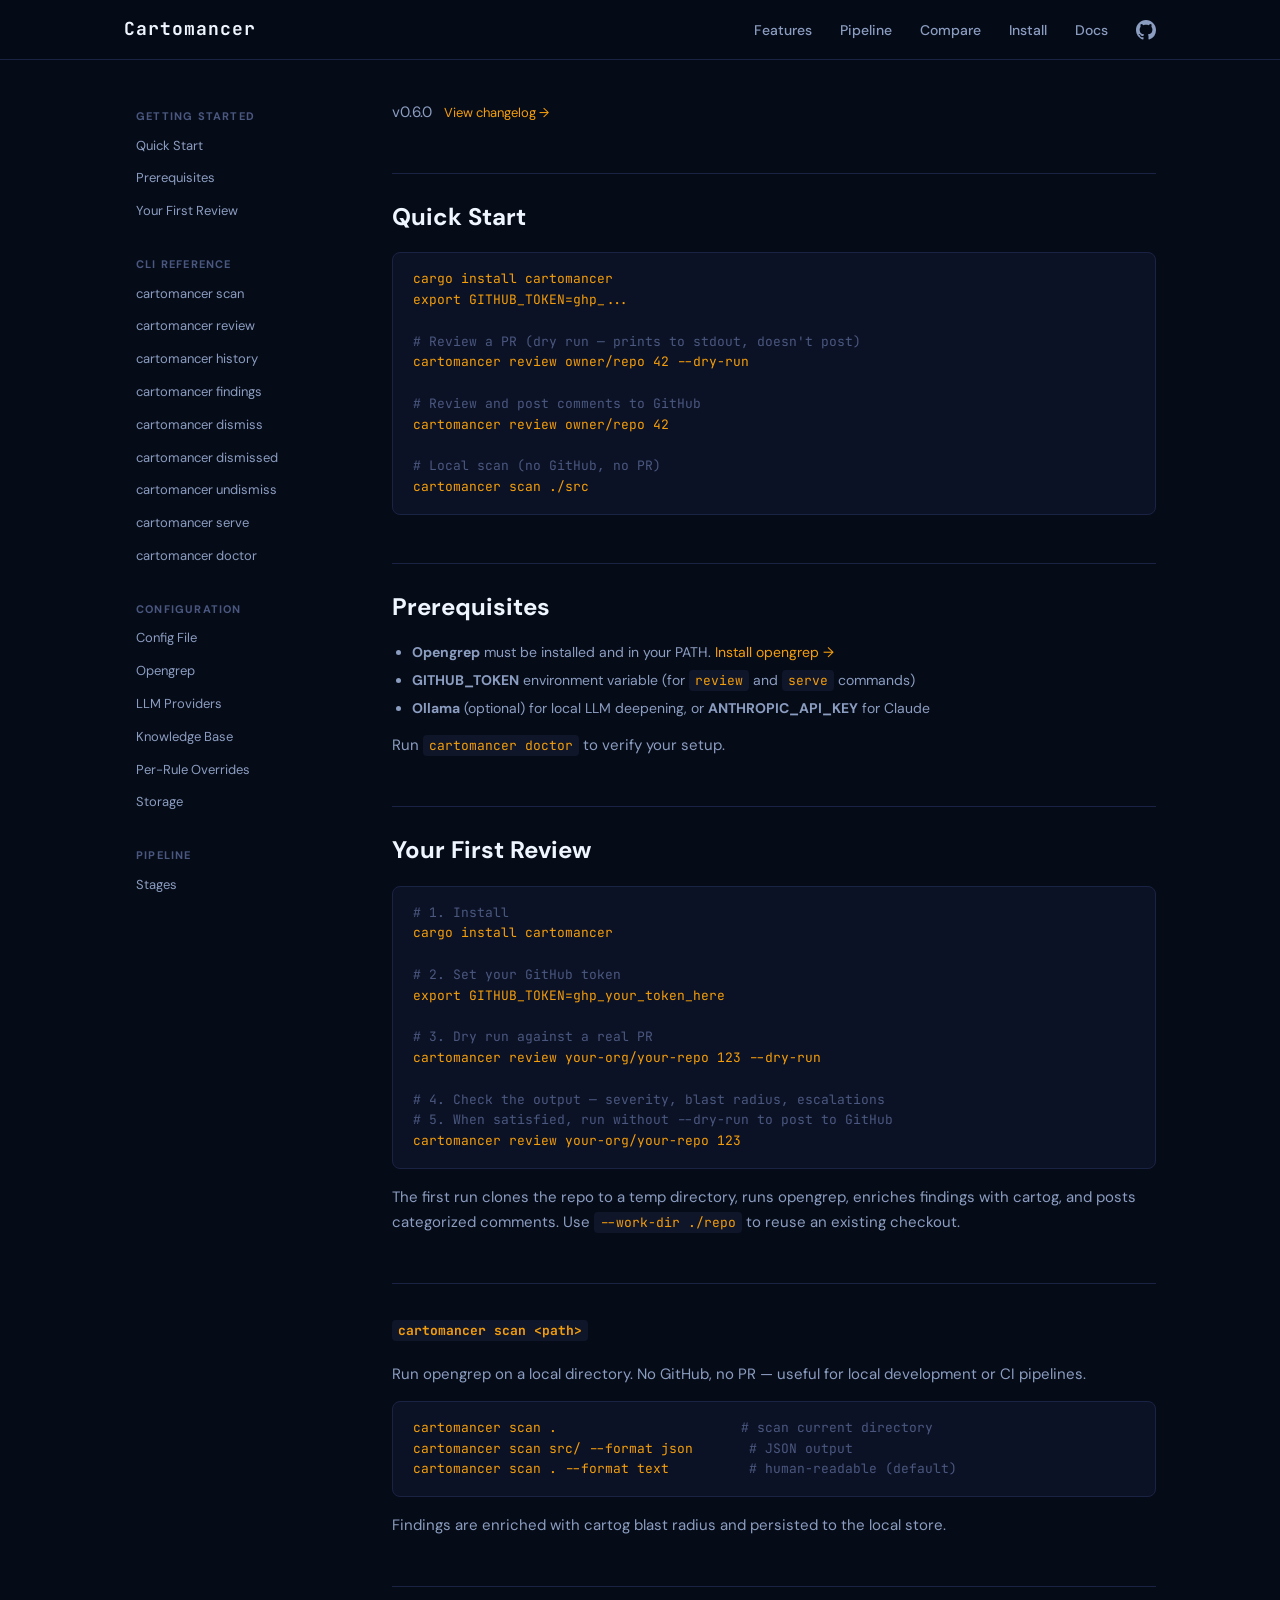
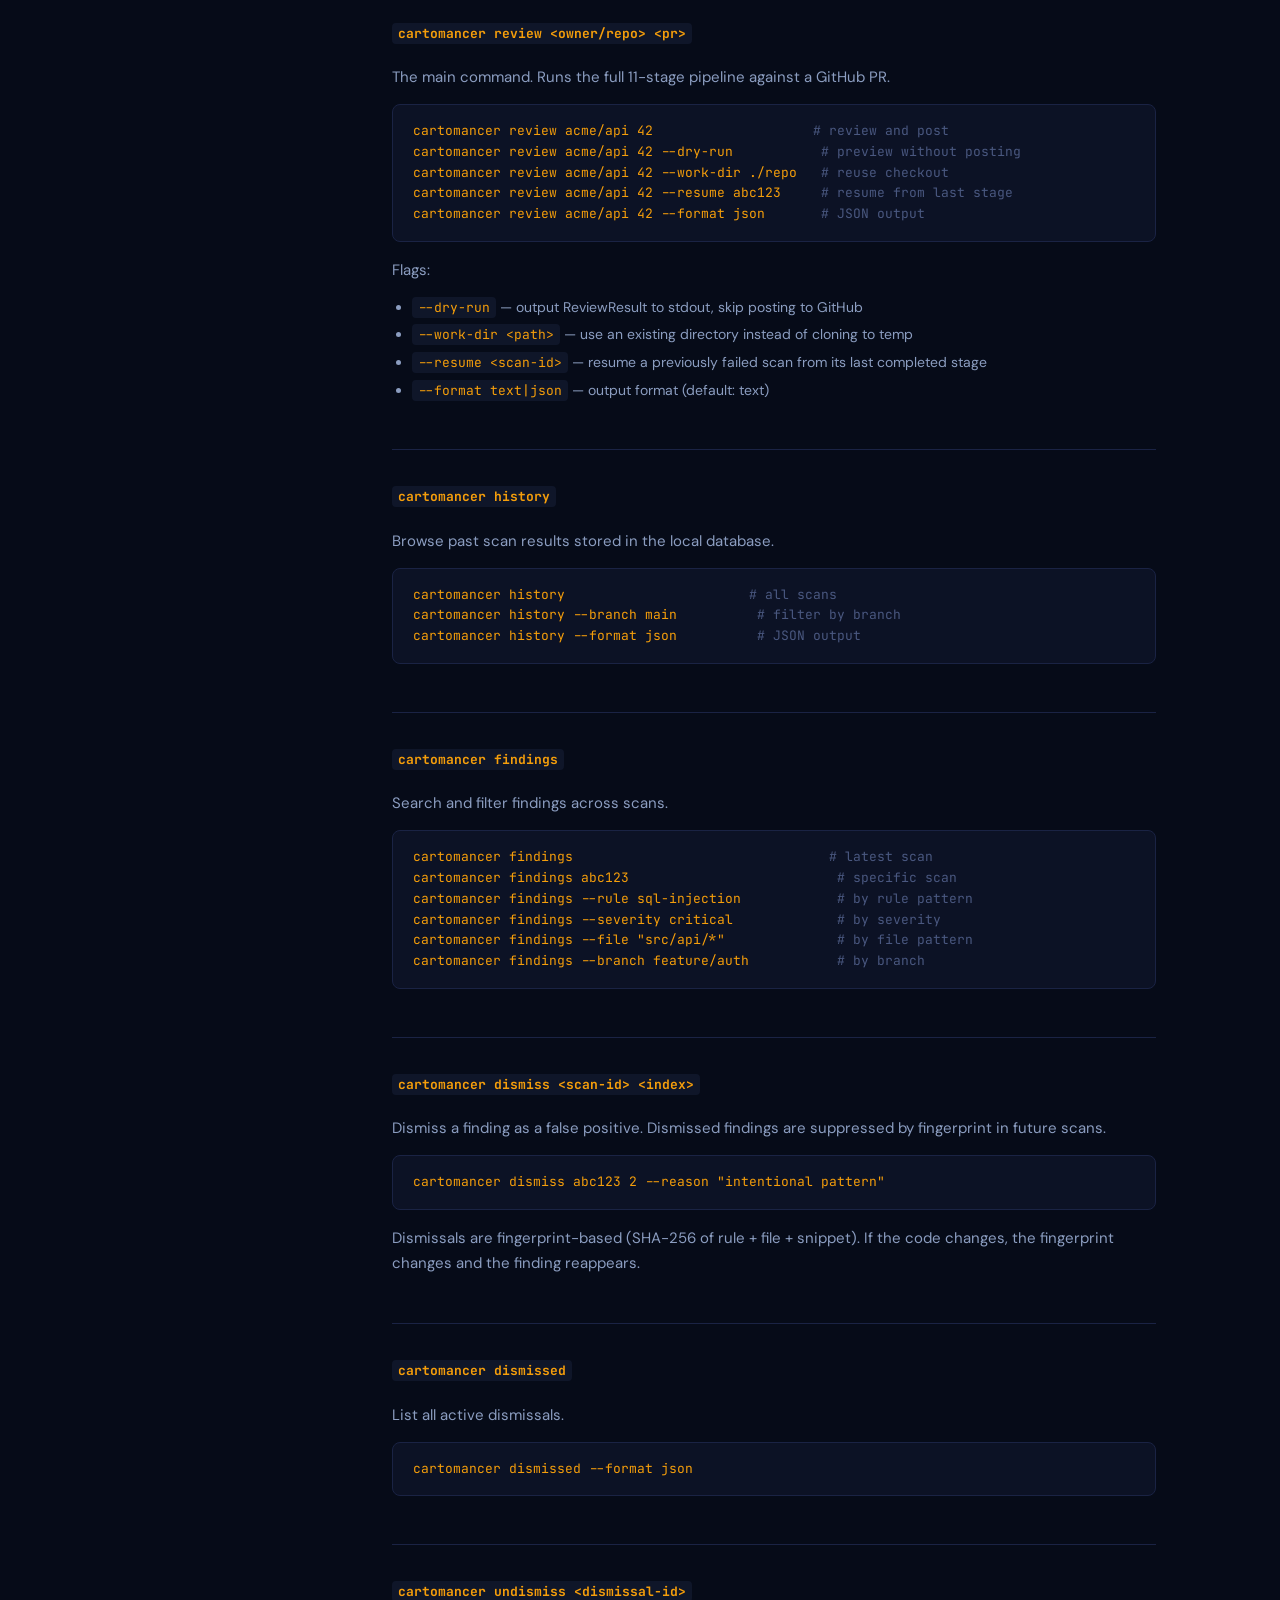
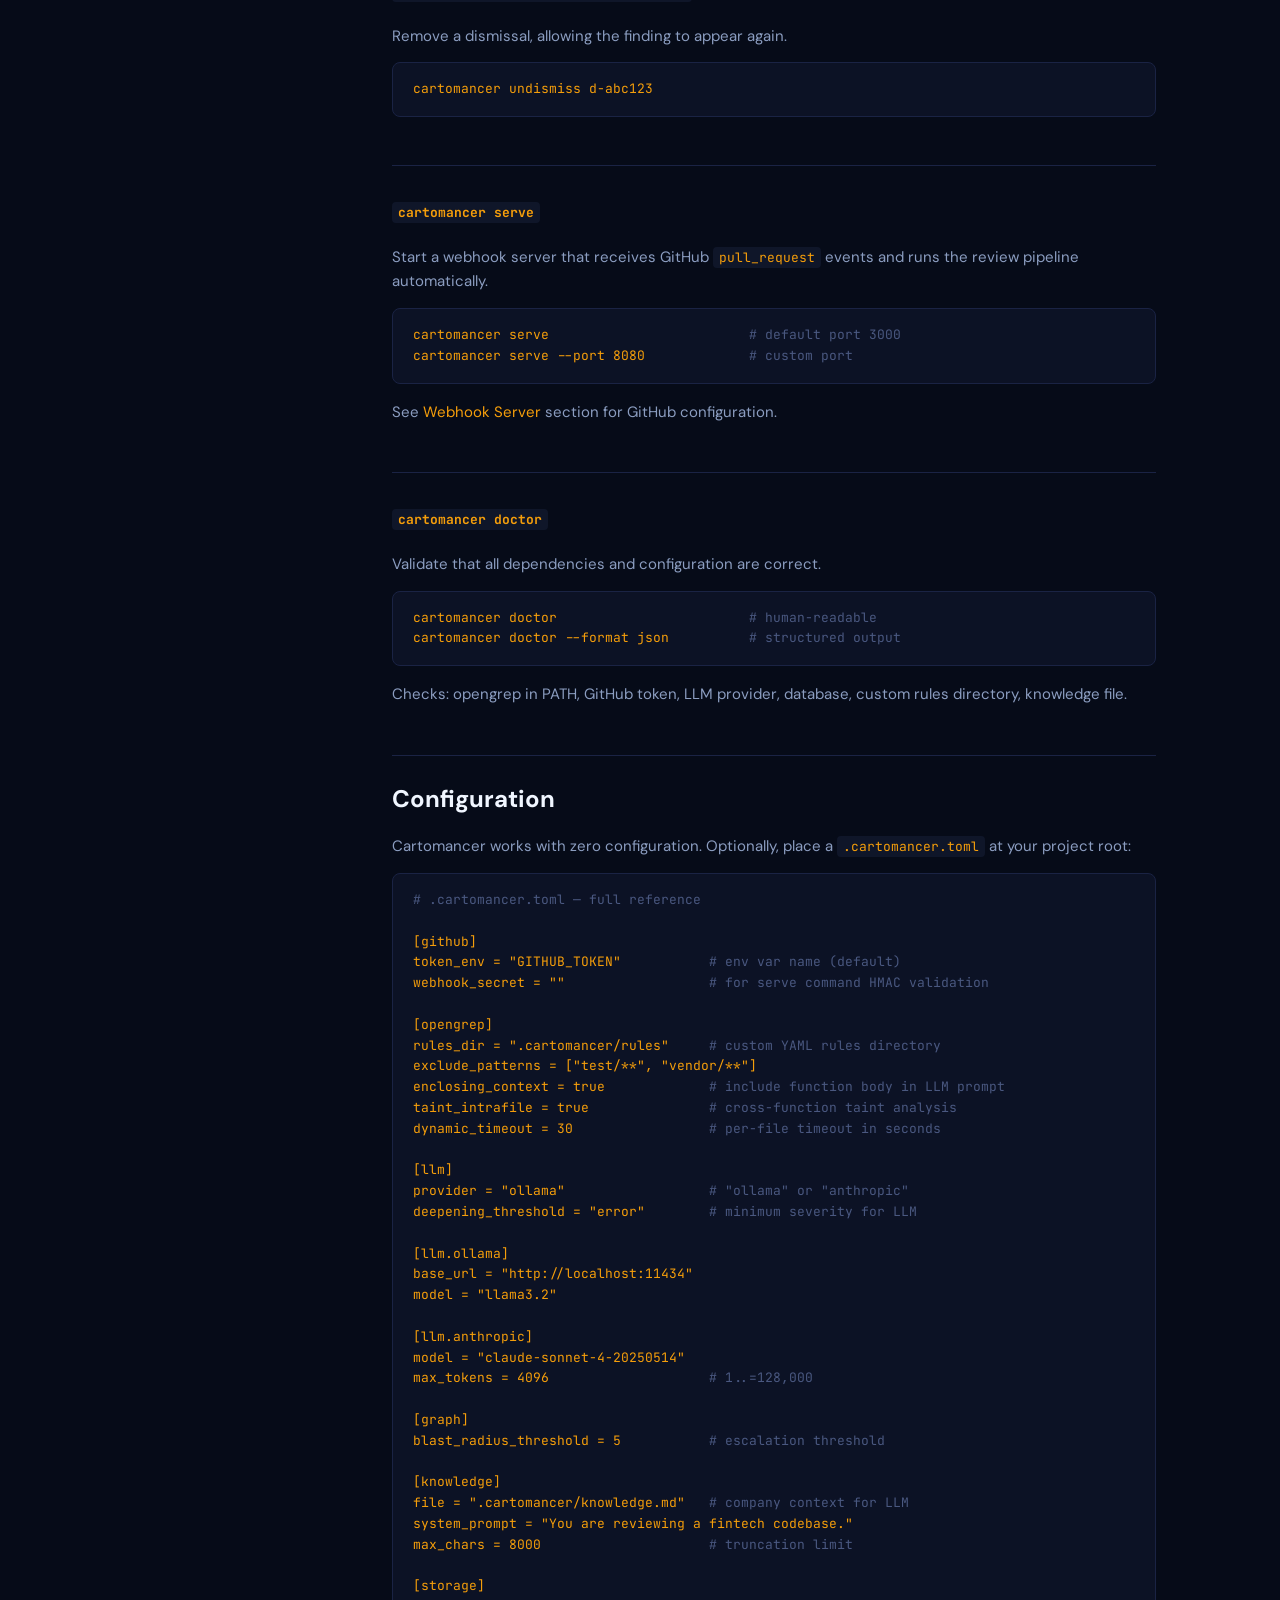
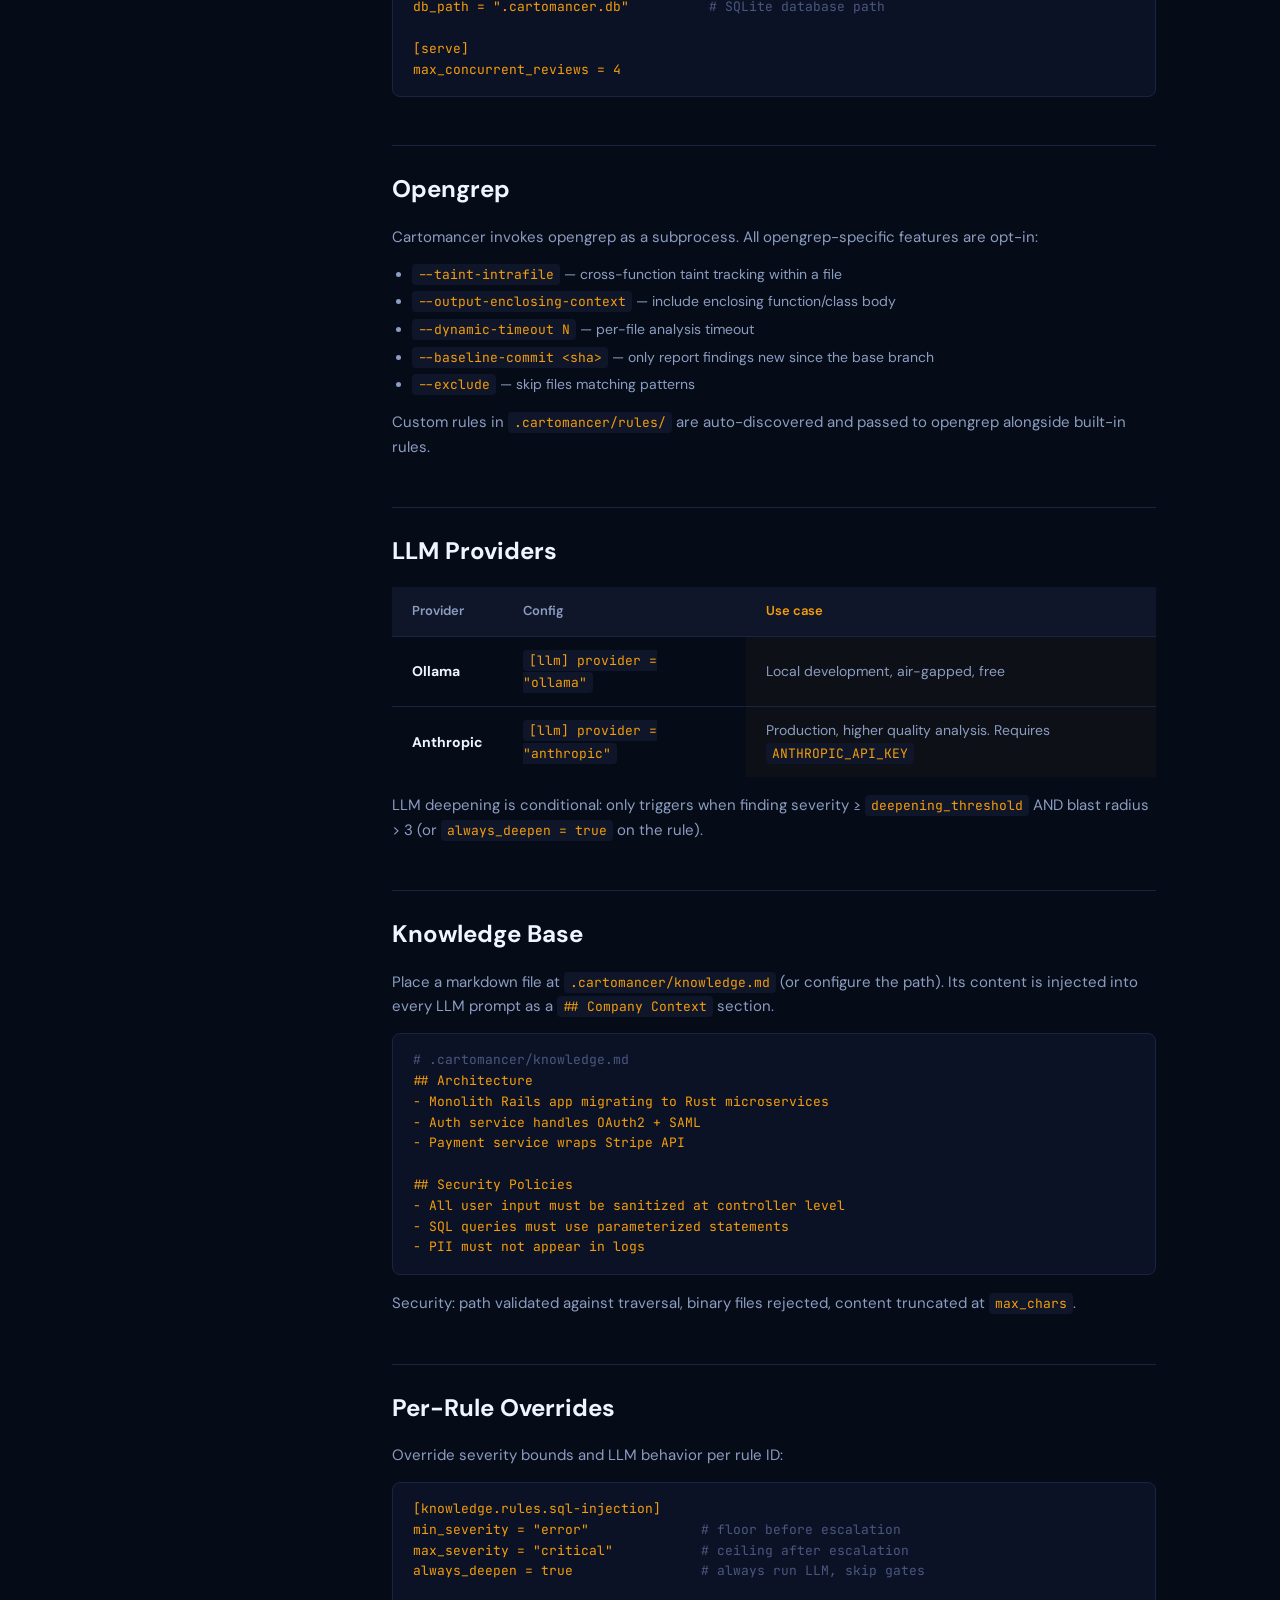
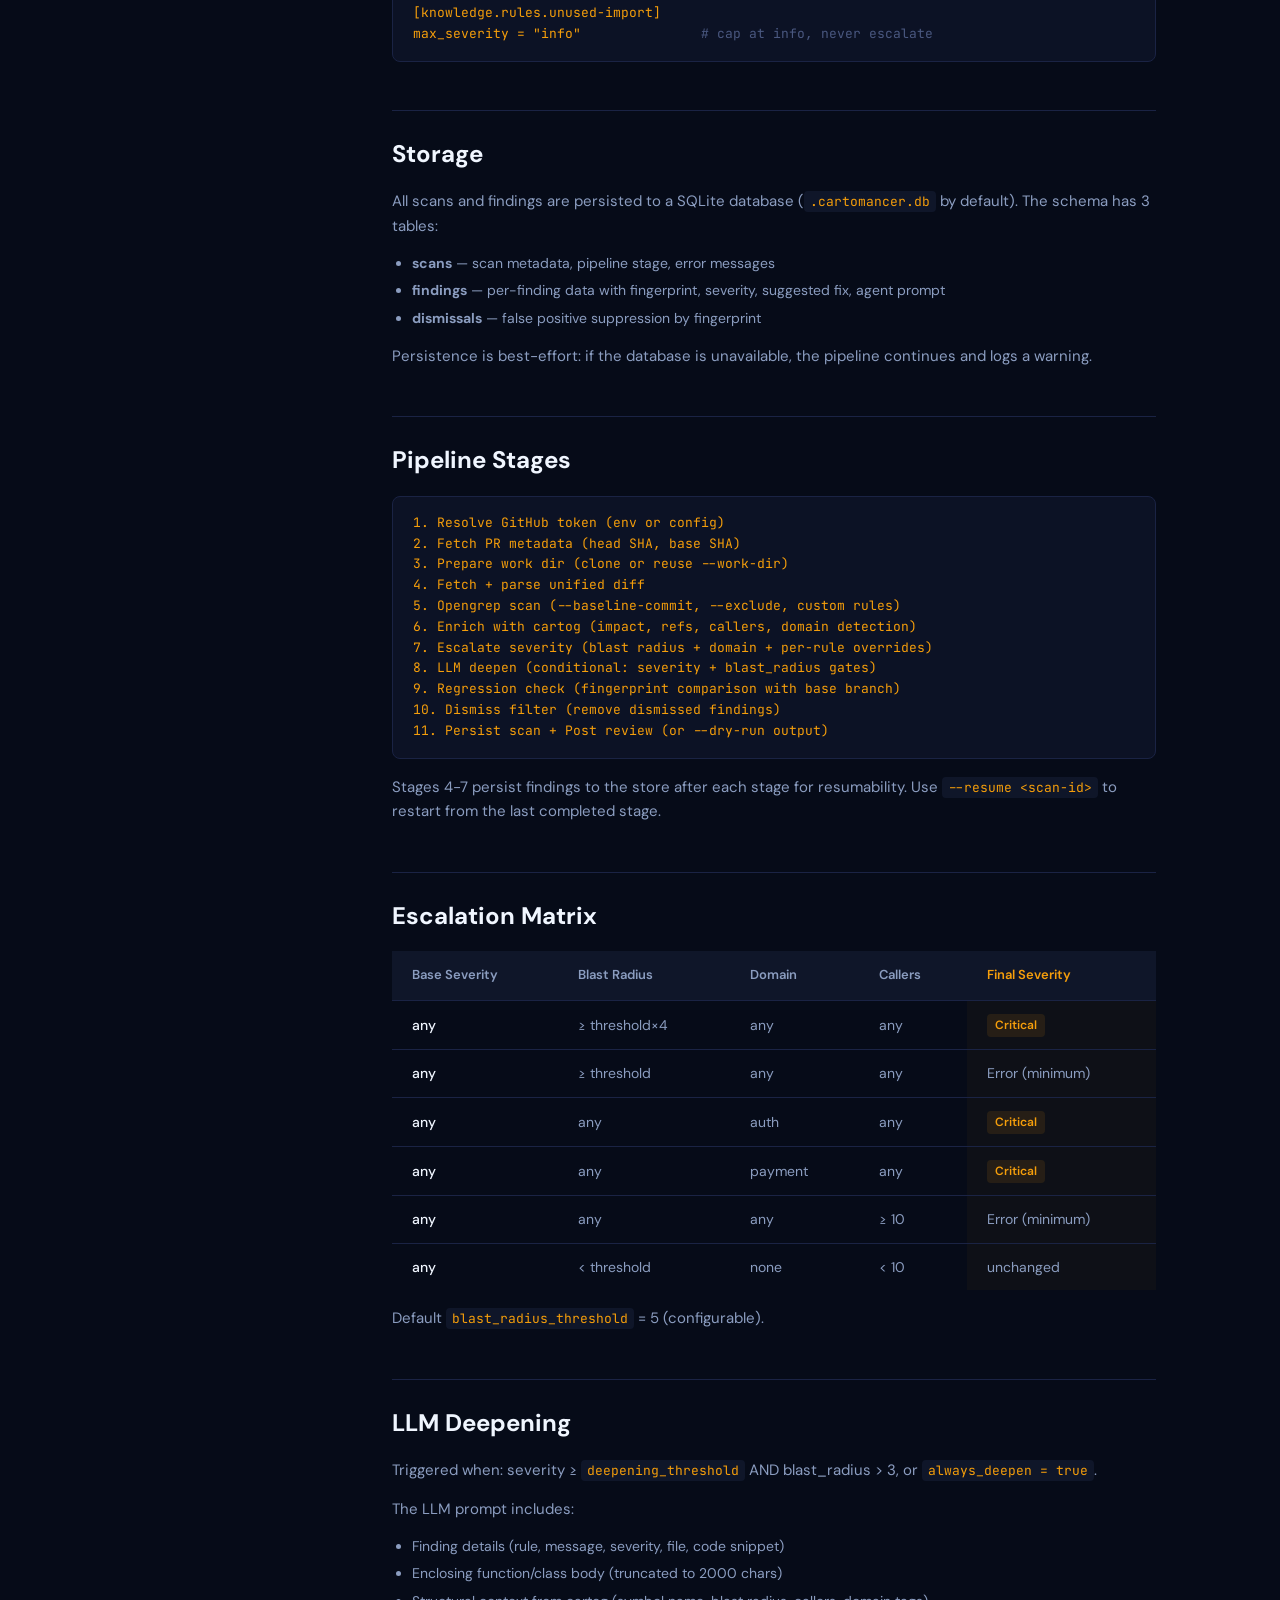
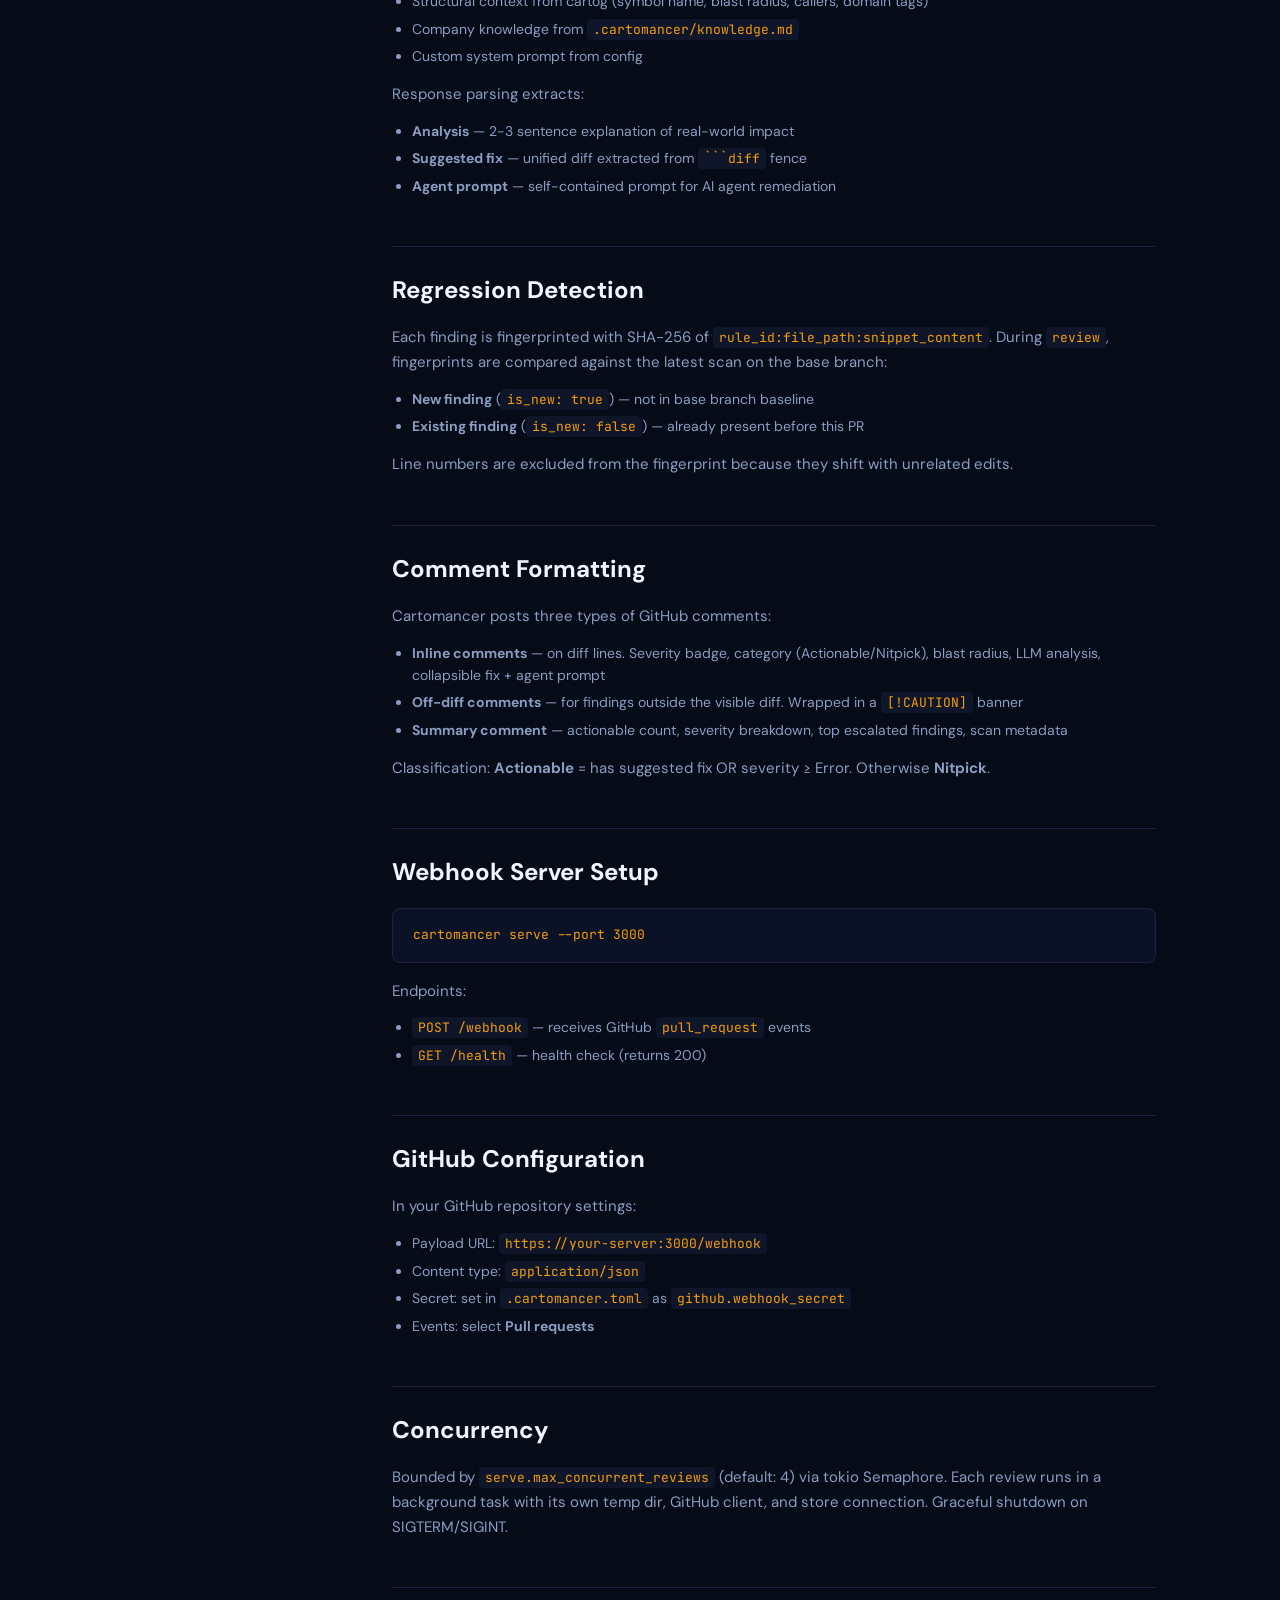
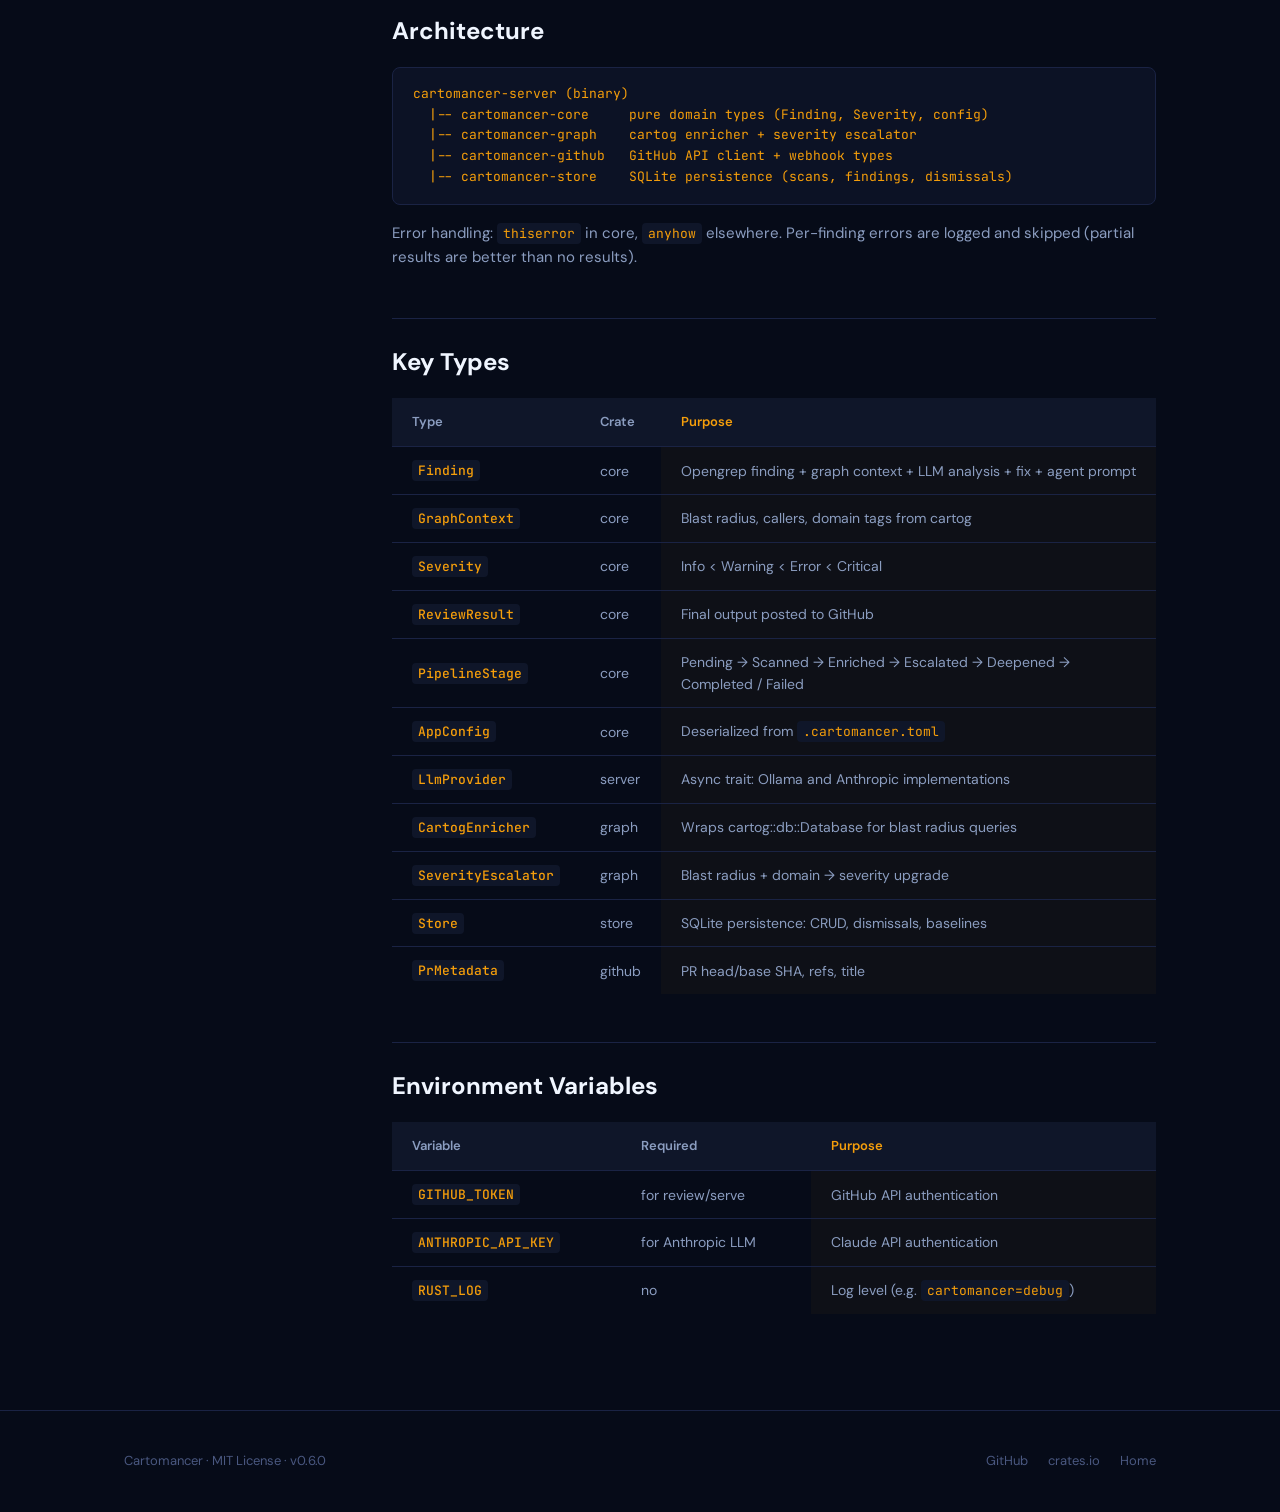
==== site/usage.html @ 0fccfb36 "docs: add GitHub Pages site and rewrite README for developer impact - Add site/ with landing page (h" ====
<!DOCTYPE html>
<html lang="en">
<head>
  <meta charset="UTF-8">
  <meta name="viewport" content="width=device-width, initial-scale=1.0">
  <title>Cartomancer — Documentation</title>
  <meta name="description" content="CLI reference, configuration, pipeline stages, and webhook setup for Cartomancer.">
  <link rel="stylesheet" href="style.css">
</head>
<body>

<!-- -- Nav ------------------------------------------------ -->
<header class="nav">
  <div class="nav-inner">
    <a href="index.html" class="nav-logo">Cartomancer</a>
    <button class="nav-toggle" aria-label="Toggle navigation" onclick="document.querySelector('.nav-links').classList.toggle('open')">
      <span></span><span></span><span></span>
    </button>
    <ul class="nav-links">
      <li><a href="index.html#features">Features</a></li>
      <li><a href="index.html#pipeline">Pipeline</a></li>
      <li><a href="index.html#compare">Compare</a></li>
      <li><a href="index.html#install">Install</a></li>
      <li><a href="usage.html">Docs</a></li>
      <li>
        <a href="https://github.com/jrollin/cartomancer" class="github-link" aria-label="GitHub">
          <svg viewBox="0 0 16 16"><path d="M8 0C3.58 0 0 3.58 0 8c0 3.54 2.29 6.53 5.47 7.59.4.07.55-.17.55-.38 0-.19-.01-.82-.01-1.49-2.01.37-2.53-.49-2.69-.94-.09-.23-.48-.94-.82-1.13-.28-.15-.68-.52-.01-.53.63-.01 1.08.58 1.23.82.72 1.21 1.87.87 2.33.66.07-.52.28-.87.51-1.07-1.78-.2-3.64-.89-3.64-3.95 0-.87.31-1.59.82-2.15-.08-.2-.36-1.02.08-2.12 0 0 .67-.21 2.2.82.64-.18 1.32-.27 2-.27.68 0 1.36.09 2 .27 1.53-1.04 2.2-.82 2.2-.82.44 1.1.16 1.92.08 2.12.51.56.82 1.27.82 2.15 0 3.07-1.87 3.75-3.65 3.95.29.25.54.73.54 1.48 0 1.07-.01 1.93-.01 2.2 0 .21.15.46.55.38A8.013 8.013 0 0016 8c0-4.42-3.58-8-8-8z" fill="currentColor"/></svg>
        </a>
      </li>
    </ul>
  </div>
</header>

<!-- -- Docs Layout --------------------------------------- -->
<div class="container">
  <div class="docs-layout">

    <!-- Sidebar -->
    <aside class="docs-sidebar">
      <nav>
        <div class="sidebar-group">
          <div class="sidebar-label">Getting Started</div>
          <a href="#quick-start">Quick Start</a>
          <a href="#prerequisites">Prerequisites</a>
          <a href="#first-review">Your First Review</a>
        </div>
        <div class="sidebar-group">
          <div class="sidebar-label">CLI Reference</div>
          <a href="#cmd-scan">cartomancer scan</a>
          <a href="#cmd-review">cartomancer review</a>
          <a href="#cmd-history">cartomancer history</a>
          <a href="#cmd-findings">cartomancer findings</a>
          <a href="#cmd-dismiss">cartomancer dismiss</a>
          <a href="#cmd-dismissed">cartomancer dismissed</a>
          <a href="#cmd-undismiss">cartomancer undismiss</a>
          <a href="#cmd-serve">cartomancer serve</a>
          <a href="#cmd-doctor">cartomancer doctor</a>
        </div>
        <div class="sidebar-group">
          <div class="sidebar-label">Configuration</div>
          <a href="#config">Config File</a>
          <a href="#config-opengrep">Opengrep</a>
          <a href="#config-llm">LLM Providers</a>
          <a href="#config-knowledge">Knowledge Base</a>
          <a href="#config-rules">Per-Rule Overrides</a>
          <a href="#config-storage">Storage</a>
        </div>
        <div class="sidebar-group">
          <div class="sidebar-label">Pipeline</div>
          <a href="#pipeline-stages">Stages</a>
          <a href="#pipeline-escalation">Escalation Matrix</a>
          <a href="#pipeline-deepening">LLM Deepening</a>
          <a href="#pipeline-regression">Regression Detection</a>
          <a href="#pipeline-comments">Comment Formatting</a>
        </div>
        <div class="sidebar-group">
          <div class="sidebar-label">Webhook Server</div>
          <a href="#webhook-setup">Setup</a>
          <a href="#webhook-github">GitHub Config</a>
          <a href="#webhook-concurrency">Concurrency</a>
        </div>
        <div class="sidebar-group">
          <div class="sidebar-label">Reference</div>
          <a href="#architecture">Architecture</a>
          <a href="#key-types">Key Types</a>
          <a href="#env-vars">Environment Variables</a>
        </div>
      </nav>
    </aside>

    <!-- Content -->
    <main class="docs-content">

      <p style="margin-bottom: 24px;">
        <span class="badge">v0.6.0</span>
        <a href="https://github.com/jrollin/cartomancer/releases/latest" style="margin-left: 8px; font-size: 13px;">View changelog &rarr;</a>
      </p>

      <!-- Getting Started -->

      <h2 id="quick-start">Quick Start</h2>
      <pre>cargo install cartomancer
export GITHUB_TOKEN=ghp_...

<span class="comment"># Review a PR (dry run — prints to stdout, doesn't post)</span>
cartomancer review owner/repo 42 --dry-run

<span class="comment"># Review and post comments to GitHub</span>
cartomancer review owner/repo 42

<span class="comment"># Local scan (no GitHub, no PR)</span>
cartomancer scan ./src</pre>

      <h2 id="prerequisites">Prerequisites</h2>
      <ul>
        <li><strong>Opengrep</strong> must be installed and in your PATH. <a href="https://github.com/opengrep/opengrep">Install opengrep &rarr;</a></li>
        <li><strong>GITHUB_TOKEN</strong> environment variable (for <code>review</code> and <code>serve</code> commands)</li>
        <li><strong>Ollama</strong> (optional) for local LLM deepening, or <strong>ANTHROPIC_API_KEY</strong> for Claude</li>
      </ul>
      <p>Run <code>cartomancer doctor</code> to verify your setup.</p>

      <h2 id="first-review">Your First Review</h2>
      <pre><span class="comment"># 1. Install</span>
cargo install cartomancer

<span class="comment"># 2. Set your GitHub token</span>
export GITHUB_TOKEN=ghp_your_token_here

<span class="comment"># 3. Dry run against a real PR</span>
cartomancer review your-org/your-repo 123 --dry-run

<span class="comment"># 4. Check the output — severity, blast radius, escalations</span>
<span class="comment"># 5. When satisfied, run without --dry-run to post to GitHub</span>
cartomancer review your-org/your-repo 123</pre>
      <p>The first run clones the repo to a temp directory, runs opengrep, enriches findings with cartog, and posts categorized comments. Use <code>--work-dir ./repo</code> to reuse an existing checkout.</p>

      <!-- CLI Reference -->

      <h2 id="cmd-scan"><code>cartomancer scan &lt;path&gt;</code></h2>
      <p>Run opengrep on a local directory. No GitHub, no PR — useful for local development or CI pipelines.</p>
      <pre>cartomancer scan .                       <span class="comment"># scan current directory</span>
cartomancer scan src/ --format json       <span class="comment"># JSON output</span>
cartomancer scan . --format text          <span class="comment"># human-readable (default)</span></pre>
      <p>Findings are enriched with cartog blast radius and persisted to the local store.</p>

      <h2 id="cmd-review"><code>cartomancer review &lt;owner/repo&gt; &lt;pr&gt;</code></h2>
      <p>The main command. Runs the full 11-stage pipeline against a GitHub PR.</p>
      <pre>cartomancer review acme/api 42                    <span class="comment"># review and post</span>
cartomancer review acme/api 42 --dry-run           <span class="comment"># preview without posting</span>
cartomancer review acme/api 42 --work-dir ./repo   <span class="comment"># reuse checkout</span>
cartomancer review acme/api 42 --resume abc123     <span class="comment"># resume from last stage</span>
cartomancer review acme/api 42 --format json       <span class="comment"># JSON output</span></pre>
      <p>Flags:</p>
      <ul>
        <li><code>--dry-run</code> — output ReviewResult to stdout, skip posting to GitHub</li>
        <li><code>--work-dir &lt;path&gt;</code> — use an existing directory instead of cloning to temp</li>
        <li><code>--resume &lt;scan-id&gt;</code> — resume a previously failed scan from its last completed stage</li>
        <li><code>--format text|json</code> — output format (default: text)</li>
      </ul>

      <h2 id="cmd-history"><code>cartomancer history</code></h2>
      <p>Browse past scan results stored in the local database.</p>
      <pre>cartomancer history                       <span class="comment"># all scans</span>
cartomancer history --branch main          <span class="comment"># filter by branch</span>
cartomancer history --format json          <span class="comment"># JSON output</span></pre>

      <h2 id="cmd-findings"><code>cartomancer findings</code></h2>
      <p>Search and filter findings across scans.</p>
      <pre>cartomancer findings                                <span class="comment"># latest scan</span>
cartomancer findings abc123                          <span class="comment"># specific scan</span>
cartomancer findings --rule sql-injection            <span class="comment"># by rule pattern</span>
cartomancer findings --severity critical             <span class="comment"># by severity</span>
cartomancer findings --file "src/api/*"              <span class="comment"># by file pattern</span>
cartomancer findings --branch feature/auth           <span class="comment"># by branch</span></pre>

      <h2 id="cmd-dismiss"><code>cartomancer dismiss &lt;scan-id&gt; &lt;index&gt;</code></h2>
      <p>Dismiss a finding as a false positive. Dismissed findings are suppressed by fingerprint in future scans.</p>
      <pre>cartomancer dismiss abc123 2 --reason "intentional pattern"</pre>
      <p>Dismissals are fingerprint-based (SHA-256 of rule + file + snippet). If the code changes, the fingerprint changes and the finding reappears.</p>

      <h2 id="cmd-dismissed"><code>cartomancer dismissed</code></h2>
      <p>List all active dismissals.</p>
      <pre>cartomancer dismissed --format json</pre>

      <h2 id="cmd-undismiss"><code>cartomancer undismiss &lt;dismissal-id&gt;</code></h2>
      <p>Remove a dismissal, allowing the finding to appear again.</p>
      <pre>cartomancer undismiss d-abc123</pre>

      <h2 id="cmd-serve"><code>cartomancer serve</code></h2>
      <p>Start a webhook server that receives GitHub <code>pull_request</code> events and runs the review pipeline automatically.</p>
      <pre>cartomancer serve                         <span class="comment"># default port 3000</span>
cartomancer serve --port 8080             <span class="comment"># custom port</span></pre>
      <p>See <a href="#webhook-setup">Webhook Server</a> section for GitHub configuration.</p>

      <h2 id="cmd-doctor"><code>cartomancer doctor</code></h2>
      <p>Validate that all dependencies and configuration are correct.</p>
      <pre>cartomancer doctor                        <span class="comment"># human-readable</span>
cartomancer doctor --format json          <span class="comment"># structured output</span></pre>
      <p>Checks: opengrep in PATH, GitHub token, LLM provider, database, custom rules directory, knowledge file.</p>

      <!-- Configuration -->

      <h2 id="config">Configuration</h2>
      <p>Cartomancer works with zero configuration. Optionally, place a <code>.cartomancer.toml</code> at your project root:</p>
      <pre><span class="comment"># .cartomancer.toml — full reference</span>

[github]
token_env = "GITHUB_TOKEN"           <span class="comment"># env var name (default)</span>
webhook_secret = ""                  <span class="comment"># for serve command HMAC validation</span>

[opengrep]
rules_dir = ".cartomancer/rules"     <span class="comment"># custom YAML rules directory</span>
exclude_patterns = ["test/**", "vendor/**"]
enclosing_context = true             <span class="comment"># include function body in LLM prompt</span>
taint_intrafile = true               <span class="comment"># cross-function taint analysis</span>
dynamic_timeout = 30                 <span class="comment"># per-file timeout in seconds</span>

[llm]
provider = "ollama"                  <span class="comment"># "ollama" or "anthropic"</span>
deepening_threshold = "error"        <span class="comment"># minimum severity for LLM</span>

[llm.ollama]
base_url = "http://localhost:11434"
model = "llama3.2"

[llm.anthropic]
model = "claude-sonnet-4-20250514"
max_tokens = 4096                    <span class="comment"># 1..=128,000</span>

[graph]
blast_radius_threshold = 5           <span class="comment"># escalation threshold</span>

[knowledge]
file = ".cartomancer/knowledge.md"   <span class="comment"># company context for LLM</span>
system_prompt = "You are reviewing a fintech codebase."
max_chars = 8000                     <span class="comment"># truncation limit</span>

[storage]
db_path = ".cartomancer.db"          <span class="comment"># SQLite database path</span>

[serve]
max_concurrent_reviews = 4</pre>

      <h2 id="config-opengrep">Opengrep</h2>
      <p>Cartomancer invokes opengrep as a subprocess. All opengrep-specific features are opt-in:</p>
      <ul>
        <li><code>--taint-intrafile</code> — cross-function taint tracking within a file</li>
        <li><code>--output-enclosing-context</code> — include enclosing function/class body</li>
        <li><code>--dynamic-timeout N</code> — per-file analysis timeout</li>
        <li><code>--baseline-commit &lt;sha&gt;</code> — only report findings new since the base branch</li>
        <li><code>--exclude</code> — skip files matching patterns</li>
      </ul>
      <p>Custom rules in <code>.cartomancer/rules/</code> are auto-discovered and passed to opengrep alongside built-in rules.</p>

      <h2 id="config-llm">LLM Providers</h2>
      <table>
        <thead>
          <tr><th>Provider</th><th>Config</th><th>Use case</th></tr>
        </thead>
        <tbody>
          <tr>
            <td><strong>Ollama</strong></td>
            <td><code>[llm] provider = "ollama"</code></td>
            <td>Local development, air-gapped, free</td>
          </tr>
          <tr>
            <td><strong>Anthropic</strong></td>
            <td><code>[llm] provider = "anthropic"</code></td>
            <td>Production, higher quality analysis. Requires <code>ANTHROPIC_API_KEY</code></td>
          </tr>
        </tbody>
      </table>
      <p>LLM deepening is conditional: only triggers when finding severity &ge; <code>deepening_threshold</code> AND blast radius &gt; 3 (or <code>always_deepen = true</code> on the rule).</p>

      <h2 id="config-knowledge">Knowledge Base</h2>
      <p>Place a markdown file at <code>.cartomancer/knowledge.md</code> (or configure the path). Its content is injected into every LLM prompt as a <code>## Company Context</code> section.</p>
      <pre><span class="comment"># .cartomancer/knowledge.md</span>
## Architecture
- Monolith Rails app migrating to Rust microservices
- Auth service handles OAuth2 + SAML
- Payment service wraps Stripe API

## Security Policies
- All user input must be sanitized at controller level
- SQL queries must use parameterized statements
- PII must not appear in logs</pre>
      <p>Security: path validated against traversal, binary files rejected, content truncated at <code>max_chars</code>.</p>

      <h2 id="config-rules">Per-Rule Overrides</h2>
      <p>Override severity bounds and LLM behavior per rule ID:</p>
      <pre>[knowledge.rules.sql-injection]
min_severity = "error"              <span class="comment"># floor before escalation</span>
max_severity = "critical"           <span class="comment"># ceiling after escalation</span>
always_deepen = true                <span class="comment"># always run LLM, skip gates</span>

[knowledge.rules.unused-import]
max_severity = "info"               <span class="comment"># cap at info, never escalate</span></pre>

      <h2 id="config-storage">Storage</h2>
      <p>All scans and findings are persisted to a SQLite database (<code>.cartomancer.db</code> by default). The schema has 3 tables:</p>
      <ul>
        <li><strong>scans</strong> — scan metadata, pipeline stage, error messages</li>
        <li><strong>findings</strong> — per-finding data with fingerprint, severity, suggested fix, agent prompt</li>
        <li><strong>dismissals</strong> — false positive suppression by fingerprint</li>
      </ul>
      <p>Persistence is best-effort: if the database is unavailable, the pipeline continues and logs a warning.</p>

      <!-- Pipeline -->

      <h2 id="pipeline-stages">Pipeline Stages</h2>
      <pre>1. Resolve GitHub token (env or config)
2. Fetch PR metadata (head SHA, base SHA)
3. Prepare work dir (clone or reuse --work-dir)
4. Fetch + parse unified diff
5. Opengrep scan (--baseline-commit, --exclude, custom rules)
6. Enrich with cartog (impact, refs, callers, domain detection)
7. Escalate severity (blast radius + domain + per-rule overrides)
8. LLM deepen (conditional: severity + blast_radius gates)
9. Regression check (fingerprint comparison with base branch)
10. Dismiss filter (remove dismissed findings)
11. Persist scan + Post review (or --dry-run output)</pre>
      <p>Stages 4-7 persist findings to the store after each stage for resumability. Use <code>--resume &lt;scan-id&gt;</code> to restart from the last completed stage.</p>

      <h2 id="pipeline-escalation">Escalation Matrix</h2>
      <table>
        <thead>
          <tr><th>Base Severity</th><th>Blast Radius</th><th>Domain</th><th>Callers</th><th>Final Severity</th></tr>
        </thead>
        <tbody>
          <tr><td>any</td><td>&ge; threshold&times;4</td><td>any</td><td>any</td><td><span class="badge">Critical</span></td></tr>
          <tr><td>any</td><td>&ge; threshold</td><td>any</td><td>any</td><td>Error (minimum)</td></tr>
          <tr><td>any</td><td>any</td><td>auth</td><td>any</td><td><span class="badge">Critical</span></td></tr>
          <tr><td>any</td><td>any</td><td>payment</td><td>any</td><td><span class="badge">Critical</span></td></tr>
          <tr><td>any</td><td>any</td><td>any</td><td>&ge; 10</td><td>Error (minimum)</td></tr>
          <tr><td>any</td><td>&lt; threshold</td><td>none</td><td>&lt; 10</td><td>unchanged</td></tr>
        </tbody>
      </table>
      <p>Default <code>blast_radius_threshold</code> = 5 (configurable).</p>

      <h2 id="pipeline-deepening">LLM Deepening</h2>
      <p>Triggered when: severity &ge; <code>deepening_threshold</code> AND blast_radius &gt; 3, or <code>always_deepen = true</code>.</p>
      <p>The LLM prompt includes:</p>
      <ul>
        <li>Finding details (rule, message, severity, file, code snippet)</li>
        <li>Enclosing function/class body (truncated to 2000 chars)</li>
        <li>Structural context from cartog (symbol name, blast radius, callers, domain tags)</li>
        <li>Company knowledge from <code>.cartomancer/knowledge.md</code></li>
        <li>Custom system prompt from config</li>
      </ul>
      <p>Response parsing extracts:</p>
      <ul>
        <li><strong>Analysis</strong> — 2-3 sentence explanation of real-world impact</li>
        <li><strong>Suggested fix</strong> — unified diff extracted from <code>```diff</code> fence</li>
        <li><strong>Agent prompt</strong> — self-contained prompt for AI agent remediation</li>
      </ul>

      <h2 id="pipeline-regression">Regression Detection</h2>
      <p>Each finding is fingerprinted with SHA-256 of <code>rule_id:file_path:snippet_content</code>. During <code>review</code>, fingerprints are compared against the latest scan on the base branch:</p>
      <ul>
        <li><strong>New finding</strong> (<code>is_new: true</code>) — not in base branch baseline</li>
        <li><strong>Existing finding</strong> (<code>is_new: false</code>) — already present before this PR</li>
      </ul>
      <p>Line numbers are excluded from the fingerprint because they shift with unrelated edits.</p>

      <h2 id="pipeline-comments">Comment Formatting</h2>
      <p>Cartomancer posts three types of GitHub comments:</p>
      <ul>
        <li><strong>Inline comments</strong> — on diff lines. Severity badge, category (Actionable/Nitpick), blast radius, LLM analysis, collapsible fix + agent prompt</li>
        <li><strong>Off-diff comments</strong> — for findings outside the visible diff. Wrapped in a <code>[!CAUTION]</code> banner</li>
        <li><strong>Summary comment</strong> — actionable count, severity breakdown, top escalated findings, scan metadata</li>
      </ul>
      <p>Classification: <strong>Actionable</strong> = has suggested fix OR severity &ge; Error. Otherwise <strong>Nitpick</strong>.</p>

      <!-- Webhook Server -->

      <h2 id="webhook-setup">Webhook Server Setup</h2>
      <pre>cartomancer serve --port 3000</pre>
      <p>Endpoints:</p>
      <ul>
        <li><code>POST /webhook</code> — receives GitHub <code>pull_request</code> events</li>
        <li><code>GET /health</code> — health check (returns 200)</li>
      </ul>

      <h2 id="webhook-github">GitHub Configuration</h2>
      <p>In your GitHub repository settings:</p>
      <ul>
        <li>Payload URL: <code>https://your-server:3000/webhook</code></li>
        <li>Content type: <code>application/json</code></li>
        <li>Secret: set in <code>.cartomancer.toml</code> as <code>github.webhook_secret</code></li>
        <li>Events: select <strong>Pull requests</strong></li>
      </ul>

      <h2 id="webhook-concurrency">Concurrency</h2>
      <p>Bounded by <code>serve.max_concurrent_reviews</code> (default: 4) via tokio Semaphore. Each review runs in a background task with its own temp dir, GitHub client, and store connection. Graceful shutdown on SIGTERM/SIGINT.</p>

      <!-- Reference -->

      <h2 id="architecture">Architecture</h2>
      <pre>cartomancer-server (binary)
  |-- cartomancer-core     pure domain types (Finding, Severity, config)
  |-- cartomancer-graph    cartog enricher + severity escalator
  |-- cartomancer-github   GitHub API client + webhook types
  |-- cartomancer-store    SQLite persistence (scans, findings, dismissals)</pre>
      <p>Error handling: <code>thiserror</code> in core, <code>anyhow</code> elsewhere. Per-finding errors are logged and skipped (partial results are better than no results).</p>

      <h2 id="key-types">Key Types</h2>
      <table>
        <thead>
          <tr><th>Type</th><th>Crate</th><th>Purpose</th></tr>
        </thead>
        <tbody>
          <tr><td><code>Finding</code></td><td>core</td><td>Opengrep finding + graph context + LLM analysis + fix + agent prompt</td></tr>
          <tr><td><code>GraphContext</code></td><td>core</td><td>Blast radius, callers, domain tags from cartog</td></tr>
          <tr><td><code>Severity</code></td><td>core</td><td>Info &lt; Warning &lt; Error &lt; Critical</td></tr>
          <tr><td><code>ReviewResult</code></td><td>core</td><td>Final output posted to GitHub</td></tr>
          <tr><td><code>PipelineStage</code></td><td>core</td><td>Pending &rarr; Scanned &rarr; Enriched &rarr; Escalated &rarr; Deepened &rarr; Completed / Failed</td></tr>
          <tr><td><code>AppConfig</code></td><td>core</td><td>Deserialized from <code>.cartomancer.toml</code></td></tr>
          <tr><td><code>LlmProvider</code></td><td>server</td><td>Async trait: Ollama and Anthropic implementations</td></tr>
          <tr><td><code>CartogEnricher</code></td><td>graph</td><td>Wraps cartog::db::Database for blast radius queries</td></tr>
          <tr><td><code>SeverityEscalator</code></td><td>graph</td><td>Blast radius + domain &rarr; severity upgrade</td></tr>
          <tr><td><code>Store</code></td><td>store</td><td>SQLite persistence: CRUD, dismissals, baselines</td></tr>
          <tr><td><code>PrMetadata</code></td><td>github</td><td>PR head/base SHA, refs, title</td></tr>
        </tbody>
      </table>

      <h2 id="env-vars">Environment Variables</h2>
      <table>
        <thead>
          <tr><th>Variable</th><th>Required</th><th>Purpose</th></tr>
        </thead>
        <tbody>
          <tr><td><code>GITHUB_TOKEN</code></td><td>for review/serve</td><td>GitHub API authentication</td></tr>
          <tr><td><code>ANTHROPIC_API_KEY</code></td><td>for Anthropic LLM</td><td>Claude API authentication</td></tr>
          <tr><td><code>RUST_LOG</code></td><td>no</td><td>Log level (e.g. <code>cartomancer=debug</code>)</td></tr>
        </tbody>
      </table>

    </main>
  </div>
</div>

<!-- -- Footer -------------------------------------------- -->
<footer class="footer">
  <div class="container">
    <div class="footer-inner">
      <span>Cartomancer &middot; MIT License &middot; v0.6.0</span>
      <ul class="footer-links">
        <li><a href="https://github.com/jrollin/cartomancer">GitHub</a></li>
        <li><a href="https://crates.io/crates/cartomancer">crates.io</a></li>
        <li><a href="index.html">Home</a></li>
      </ul>
    </div>
  </div>
</footer>

<script>
var links = document.querySelectorAll('.docs-sidebar a');
var sections = [];
links.forEach(function(link) {
  var id = link.getAttribute('href').slice(1);
  var el = document.getElementById(id);
  if (el) sections.push({ id: id, el: el, link: link });
});

window.addEventListener('scroll', function() {
  var scrollTop = window.scrollY + 80;
  var current = '';
  sections.forEach(function(s) {
    if (s.el.offsetTop <= scrollTop) current = s.id;
  });
  links.forEach(function(l) { l.classList.remove('active'); });
  if (current) {
    var active = document.querySelector('.docs-sidebar a[href="#' + current + '"]');
    if (active) active.classList.add('active');
  }
});
</script>

</body>
</html>
---- site/style.css ----
@import url('https://fonts.googleapis.com/css2?family=DM+Sans:wght@400;500;600;700;800&family=JetBrains+Mono:wght@400;500;600;700&display=swap');

*,
*::before,
*::after {
  margin: 0;
  padding: 0;
  box-sizing: border-box;
}

:root {
  --bg: #060b18;
  --bg-secondary: #0c1225;
  --bg-tertiary: #0f1629;
  --border: #1a2344;
  --border-light: #243056;
  --text: #f0f6ff;
  --text-secondary: #8b9dc0;
  --text-tertiary: #4a5880;
  --accent: #f59e0b;
  --accent-hover: #fbbf24;
  --accent-dim: rgba(245, 158, 11, 0.10);
  --accent-glow: 0 0 0 1px rgba(245, 158, 11, 0.25), 0 0 24px rgba(245, 158, 11, 0.15);
  --accent-glow-strong: 0 0 0 1px rgba(245, 158, 11, 0.45), 0 0 40px rgba(245, 158, 11, 0.25);
  --cyan: #38bdf8;
  --violet: #a78bfa;
  --red: #f87171;
  --orange: #fb923c;
  --max-width: 1080px;
  --nav-height: 60px;
}

html {
  scroll-behavior: smooth;
  scroll-padding-top: calc(var(--nav-height) + 24px);
}

body {
  font-family: 'DM Sans', -apple-system, BlinkMacSystemFont, sans-serif;
  background: var(--bg);
  color: var(--text);
  line-height: 1.6;
  -webkit-font-smoothing: antialiased;
}

a {
  color: var(--accent);
  text-decoration: none;
}

a:hover {
  color: var(--accent-hover);
}

code,
pre,
.mono {
  font-family: 'JetBrains Mono', 'Fira Code', Menlo, Consolas, monospace;
}

/* -- Nav ------------------------------------------------- */

.nav {
  position: sticky;
  top: 0;
  z-index: 100;
  background: rgba(6, 11, 24, 0.85);
  backdrop-filter: blur(20px);
  -webkit-backdrop-filter: blur(20px);
  border-bottom: 1px solid var(--border);
  height: var(--nav-height);
}

.nav-inner {
  max-width: var(--max-width);
  margin: 0 auto;
  padding: 0 24px;
  display: flex;
  align-items: center;
  justify-content: space-between;
  height: 100%;
}

.nav-logo {
  font-family: 'JetBrains Mono', 'Fira Code', Menlo, monospace;
  font-size: 18px;
  font-weight: 700;
  color: var(--text);
  letter-spacing: 1px;
}

.nav-logo:hover {
  color: var(--accent);
}

.nav-links {
  display: flex;
  align-items: center;
  gap: 28px;
  list-style: none;
}

.nav-links a {
  color: var(--text-secondary);
  font-size: 14px;
  font-weight: 500;
  transition: color 0.2s;
}

.nav-links a:hover {
  color: var(--text);
}

.nav-links .github-link {
  display: flex;
  align-items: center;
}

.nav-links .github-link svg {
  width: 20px;
  height: 20px;
  fill: var(--text-secondary);
  transition: fill 0.2s;
}

.nav-links .github-link:hover svg {
  fill: var(--text);
}

.nav-toggle {
  display: none;
  background: none;
  border: none;
  cursor: pointer;
  padding: 4px;
}

.nav-toggle span {
  display: block;
  width: 20px;
  height: 2px;
  background: var(--text-secondary);
  margin: 5px 0;
  transition: 0.3s;
}

/* -- Container ------------------------------------------- */

.container {
  max-width: var(--max-width);
  margin: 0 auto;
  padding: 0 24px;
}

section {
  padding: 80px 0;
}

section + section {
  border-top: 1px solid var(--border);
}

/* -- Hero ------------------------------------------------ */

.hero {
  padding: 110px 0 80px;
  text-align: center;
  border-top: none;
  position: relative;
  overflow: hidden;
}

.hero::before {
  content: '';
  position: absolute;
  inset: 0;
  background-image:
    linear-gradient(var(--border) 1px, transparent 1px),
    linear-gradient(90deg, var(--border) 1px, transparent 1px);
  background-size: 40px 40px;
  opacity: 0.22;
  pointer-events: none;
}

.hero::after {
  content: '';
  position: absolute;
  top: 0;
  left: 50%;
  transform: translateX(-50%);
  width: 800px;
  height: 500px;
  background: radial-gradient(ellipse at center top, rgba(245, 158, 11, 0.12) 0%, transparent 70%);
  pointer-events: none;
}

.hero > .container {
  position: relative;
  z-index: 1;
}

.hero h1 {
  font-size: clamp(36px, 6vw, 64px);
  font-weight: 800;
  line-height: 1.1;
  letter-spacing: -0.03em;
  margin-bottom: 20px;
}

.hero h1 .line-plain {
  display: block;
  color: var(--text);
}

.hero h1 .line-accent {
  display: block;
  background: linear-gradient(90deg, var(--accent) 0%, var(--orange) 50%, var(--red) 100%);
  -webkit-background-clip: text;
  -webkit-text-fill-color: transparent;
  background-clip: text;
}

.hero .subtitle {
  font-size: 17px;
  color: var(--text-secondary);
  max-width: 600px;
  margin: 0 auto 32px;
  line-height: 1.6;
  font-weight: 400;
}

/* -- Hero eyebrow ---------------------------------------- */

.hero-eyebrow {
  display: inline-block;
  font-size: 11px;
  font-weight: 700;
  letter-spacing: 2px;
  text-transform: uppercase;
  color: var(--accent);
  margin-bottom: 24px;
  padding: 4px 12px;
  background: var(--accent-dim);
  border: 1px solid rgba(245, 158, 11, 0.2);
  border-radius: 20px;
}

/* -- Install widget -------------------------------------- */

.hero-installs {
  display: flex;
  flex-direction: column;
  align-items: center;
  gap: 8px;
  margin-bottom: 16px;
}

.install-widget {
  display: inline-flex;
  align-items: center;
  background: var(--bg-secondary);
  border: 1px solid var(--border-light);
  border-radius: 8px;
  padding: 10px 14px 10px 18px;
  gap: 12px;
  font-size: 14px;
  box-shadow: var(--accent-glow);
  transition: border-color 0.2s, box-shadow 0.2s;
}

.install-widget:hover {
  border-color: rgba(245, 158, 11, 0.35);
  box-shadow: var(--accent-glow-strong);
}

.install-label {
  font-size: 11px;
  font-weight: 600;
  text-transform: uppercase;
  letter-spacing: 0.8px;
  color: var(--text-tertiary);
  padding: 2px 8px;
  background: var(--bg-tertiary);
  border-radius: 4px;
  white-space: nowrap;
}

.install-widget code {
  color: var(--accent);
  white-space: nowrap;
  font-size: 13px;
}

.install-widget .copy-btn {
  background: none;
  border: none;
  cursor: pointer;
  color: var(--text-tertiary);
  padding: 4px;
  border-radius: 4px;
  display: flex;
  align-items: center;
  transition: color 0.2s, background 0.2s;
}

.install-widget .copy-btn:hover {
  color: var(--accent);
  background: var(--accent-dim);
}

.hero-meta {
  display: flex;
  align-items: center;
  justify-content: center;
  gap: 16px;
  font-size: 13px;
  color: var(--text-tertiary);
}

.hero-meta a {
  color: var(--text-tertiary);
  display: inline-flex;
  align-items: center;
  gap: 4px;
}

.hero-meta a:hover {
  color: var(--text-secondary);
}

/* -- Hero CTAs ------------------------------------------- */

.hero-ctas {
  display: flex;
  align-items: center;
  justify-content: center;
  gap: 12px;
  flex-wrap: wrap;
  margin-bottom: 24px;
}

.btn-github {
  display: inline-flex;
  align-items: center;
  gap: 8px;
  background: var(--bg-tertiary);
  border: 1px solid var(--border-light);
  border-radius: 8px;
  padding: 10px 18px;
  font-size: 14px;
  font-weight: 600;
  color: var(--text);
  cursor: pointer;
  text-decoration: none;
  transition: background 0.2s, border-color 0.2s, box-shadow 0.2s;
}

.btn-github:hover {
  background: var(--bg-secondary);
  border-color: var(--accent);
  color: var(--text);
  box-shadow: var(--accent-glow-strong);
}

.btn-secondary {
  display: inline-flex;
  align-items: center;
  gap: 6px;
  border: 1px solid var(--border-light);
  border-radius: 8px;
  padding: 10px 18px;
  font-size: 14px;
  font-weight: 500;
  color: var(--text-secondary);
  text-decoration: none;
  transition: color 0.2s, border-color 0.2s, box-shadow 0.2s;
}

.btn-secondary:hover {
  color: var(--text);
  border-color: var(--accent);
  box-shadow: var(--accent-glow);
}

/* -- Terminal demo --------------------------------------- */

.terminal {
  background: var(--bg-secondary);
  border: 1px solid var(--border-light);
  border-radius: 12px;
  max-width: 680px;
  margin: 48px auto 0;
  overflow: hidden;
  text-align: left;
  box-shadow: var(--accent-glow), 0 24px 64px rgba(0, 0, 0, 0.4);
}

.terminal-header {
  display: flex;
  align-items: center;
  gap: 8px;
  padding: 12px 16px;
  background: var(--bg-tertiary);
  border-bottom: 1px solid var(--border);
}

.terminal-dot {
  width: 10px;
  height: 10px;
  border-radius: 50%;
}

.terminal-dot.red { background: var(--red); }
.terminal-dot.yellow { background: var(--orange); }
.terminal-dot.green { background: var(--accent); }

.terminal-title {
  font-size: 12px;
  color: var(--text-tertiary);
  margin-left: 8px;
  font-family: 'JetBrains Mono', monospace;
}

.terminal-body {
  padding: 20px;
  font-size: 13px;
  line-height: 1.7;
  overflow-x: auto;
  white-space: pre;
}

.terminal-body .prompt {
  color: var(--accent);
}

.terminal-body .cmd {
  color: var(--text);
}

.terminal-body .comment {
  color: var(--text-tertiary);
}

.terminal-body .output {
  color: var(--text-secondary);
}

.terminal-body .highlight {
  color: var(--accent);
}

/* -- Stats bar ------------------------------------------- */

.stats-bar {
  background: var(--bg-secondary);
  border-top: 1px solid var(--border);
  border-bottom: 1px solid var(--border);
  padding: 28px 24px;
}

.stats-bar .container {
  display: flex;
  justify-content: center;
  gap: 56px;
  flex-wrap: wrap;
}

.stats-bar .stat-item {
  text-align: center;
}

.stats-bar .stat-value {
  font-size: 32px;
  font-weight: 800;
  color: var(--text);
  letter-spacing: -0.03em;
  line-height: 1;
}

.stats-bar .stat-label {
  font-size: 12px;
  color: var(--text-secondary);
  margin-top: 4px;
  font-weight: 500;
}

/* -- Features grid --------------------------------------- */

.features-grid {
  display: grid;
  grid-template-columns: repeat(3, 1fr);
  gap: 20px;
}

.feature-card {
  background: var(--bg-secondary);
  border: 1px solid var(--border);
  border-top: 2px solid var(--accent);
  border-radius: 12px;
  padding: 28px;
  box-shadow: var(--accent-glow);
  transition: border-color 0.2s, box-shadow 0.2s, transform 0.2s;
}

.feature-card:hover {
  border-color: rgba(245, 158, 11, 0.4);
  border-top-color: var(--accent);
  box-shadow: var(--accent-glow-strong);
  transform: translateY(-2px);
}

.feature-icon {
  font-size: 18px;
  display: inline;
}

.feature-card h3 {
  font-size: 16px;
  font-weight: 600;
  margin-bottom: 8px;
  display: flex;
  align-items: center;
  gap: 8px;
  color: var(--text);
}

.feature-card p {
  font-size: 14px;
  color: var(--text-secondary);
  line-height: 1.6;
}

.feature-card code {
  font-size: 12px;
  background: var(--bg-tertiary);
  color: var(--accent);
  padding: 1px 5px;
  border-radius: 4px;
}

/* -- Why section (numbered) ------------------------------ */

.why-grid {
  display: grid;
  grid-template-columns: repeat(3, 1fr);
  gap: 24px;
  margin-top: 48px;
}

.why-card .why-number {
  font-size: 48px;
  font-weight: 800;
  color: var(--border-light);
  line-height: 1;
  margin-bottom: 16px;
  font-family: 'JetBrains Mono', monospace;
}

.why-card h3 {
  font-size: 18px;
  font-weight: 600;
  margin-bottom: 10px;
  color: var(--text);
}

.why-card p {
  font-size: 14px;
  color: var(--text-secondary);
  line-height: 1.65;
}

.why-card code {
  font-size: 12px;
  background: var(--bg-tertiary);
  color: var(--accent);
  padding: 1px 5px;
  border-radius: 4px;
}

.section-label {
  font-size: 11px;
  font-weight: 700;
  text-transform: uppercase;
  letter-spacing: 2px;
  color: var(--accent);
  margin-bottom: 12px;
}

.section-heading {
  font-size: clamp(24px, 3.5vw, 36px);
  font-weight: 800;
  letter-spacing: -0.02em;
  margin-bottom: 12px;
  color: var(--text);
}

.section-subtitle {
  font-size: 16px;
  color: var(--text-secondary);
  max-width: 600px;
  line-height: 1.6;
}

/* -- Comparison table ------------------------------------ */

.table-wrapper {
  margin-top: 32px;
  border: 1px solid var(--border);
  border-radius: 12px;
  overflow: hidden;
}

table {
  width: 100%;
  border-collapse: collapse;
  font-size: 14px;
}

thead th {
  text-align: left;
  padding: 14px 20px;
  font-weight: 600;
  font-size: 13px;
  color: var(--text-secondary);
  background: var(--bg-tertiary);
  border-bottom: 1px solid var(--border);
  white-space: nowrap;
}

thead th:last-child {
  color: var(--accent);
}

tbody td {
  padding: 12px 20px;
  border-bottom: 1px solid var(--border);
  color: var(--text-secondary);
}

tbody td:first-child {
  color: var(--text);
  font-weight: 500;
}

tbody td:last-child {
  background: rgba(245, 158, 11, 0.03);
}

tbody tr:last-child td {
  border-bottom: none;
}

tbody tr:hover td {
  background: var(--bg-secondary);
}

tbody tr:hover td:last-child {
  background: rgba(245, 158, 11, 0.06);
}

td code {
  font-size: 12px;
  color: var(--accent);
  background: var(--bg-tertiary);
  padding: 2px 6px;
  border-radius: 4px;
}

td .badge {
  display: inline-block;
  font-size: 12px;
  font-weight: 600;
  padding: 2px 8px;
  border-radius: 4px;
  background: var(--accent-dim);
  color: var(--accent);
}

/* -- Install section ------------------------------------- */

.install-options {
  display: grid;
  grid-template-columns: repeat(2, 1fr);
  gap: 20px;
  margin-top: 32px;
}

.install-card {
  background: var(--bg-secondary);
  border: 1px solid var(--border);
  border-radius: 12px;
  padding: 24px;
  box-shadow: var(--accent-glow);
  transition: border-color 0.2s, box-shadow 0.2s;
}

.install-card:hover {
  border-color: rgba(245, 158, 11, 0.35);
  box-shadow: var(--accent-glow-strong);
}

.install-card h3 {
  font-size: 15px;
  font-weight: 600;
  margin-bottom: 12px;
  color: var(--text);
}

.install-card pre {
  background: var(--bg);
  border: 1px solid var(--border);
  border-radius: 8px;
  padding: 14px 16px;
  font-size: 13px;
  overflow-x: auto;
  color: var(--accent);
  line-height: 1.6;
  word-break: break-all;
  white-space: pre-wrap;
}

.install-card p {
  font-size: 13px;
  color: var(--text-secondary);
  margin-top: 10px;
}

/* -- How It Works ---------------------------------------- */

.how-it-works {
  text-align: center;
}

.how-steps {
  display: flex;
  align-items: flex-start;
  justify-content: center;
  gap: 0;
  max-width: 900px;
  margin: 40px auto 0;
}

.how-step {
  flex: 1;
  padding: 0 16px;
  text-align: center;
}

.how-step-number {
  width: 36px;
  height: 36px;
  border-radius: 50%;
  background: var(--bg-secondary);
  border: 1px solid rgba(245, 158, 11, 0.35);
  display: flex;
  align-items: center;
  justify-content: center;
  font-size: 13px;
  font-weight: 700;
  color: var(--accent);
  margin: 0 auto 12px;
  box-shadow: 0 0 16px rgba(245, 158, 11, 0.2);
}

.how-step-title {
  font-size: 14px;
  font-weight: 600;
  color: var(--text);
  margin-bottom: 6px;
}

.how-step code {
  display: block;
  font-size: 12px;
  color: var(--accent);
  margin-bottom: 8px;
}

.how-step p {
  font-size: 13px;
  color: var(--text-secondary);
  line-height: 1.6;
}

.how-arrow {
  padding-top: 18px;
  color: var(--border-light);
  font-size: 20px;
  flex-shrink: 0;
  user-select: none;
}

/* -- Pipeline visual ------------------------------------- */

.pipeline-visual {
  display: flex;
  flex-wrap: wrap;
  gap: 8px;
  justify-content: center;
  margin-top: 32px;
}

.pipeline-stage {
  background: var(--bg-secondary);
  border: 1px solid var(--border);
  border-radius: 8px;
  padding: 10px 16px;
  font-size: 13px;
  font-weight: 500;
  color: var(--text-secondary);
  display: flex;
  align-items: center;
  gap: 8px;
  transition: border-color 0.2s, color 0.2s;
}

.pipeline-stage:hover {
  border-color: var(--accent);
  color: var(--text);
}

.pipeline-stage .stage-num {
  font-size: 11px;
  font-weight: 700;
  color: var(--accent);
  background: var(--accent-dim);
  border-radius: 4px;
  padding: 1px 6px;
}

.pipeline-arrow {
  color: var(--border-light);
  font-size: 16px;
  display: flex;
  align-items: center;
  user-select: none;
}

/* -- CTA ------------------------------------------------- */

.cta {
  text-align: center;
  padding: 80px 0;
}

.cta h2 {
  font-size: clamp(24px, 3vw, 32px);
  font-weight: 800;
  margin-bottom: 12px;
  letter-spacing: -0.02em;
}

.cta p {
  color: var(--text-secondary);
  margin-bottom: 28px;
  font-size: 16px;
}

/* -- Footer ---------------------------------------------- */

.footer {
  border-top: 1px solid var(--border);
  padding: 40px 0;
}

.footer-inner {
  display: flex;
  align-items: center;
  justify-content: space-between;
  font-size: 13px;
  color: var(--text-tertiary);
}

.footer-links {
  display: flex;
  gap: 20px;
  list-style: none;
}

.footer-links a {
  color: var(--text-tertiary);
  font-size: 13px;
}

.footer-links a:hover {
  color: var(--text-secondary);
}

/* -- Install group label --------------------------------- */

.install-group-label {
  font-size: 10px;
  font-weight: 700;
  letter-spacing: 1.5px;
  text-transform: uppercase;
  color: var(--accent);
  margin-bottom: 8px;
}

/* -- Usage / Docs page ----------------------------------- */

.docs-layout {
  display: grid;
  grid-template-columns: 220px 1fr;
  gap: 48px;
  padding-top: 40px;
  padding-bottom: 80px;
}

.docs-sidebar {
  position: sticky;
  top: calc(var(--nav-height) + 24px);
  align-self: start;
  max-height: calc(100vh - var(--nav-height) - 48px);
  overflow-y: auto;
}

.docs-sidebar nav {
  display: flex;
  flex-direction: column;
  gap: 4px;
}

.docs-sidebar .sidebar-group {
  margin-bottom: 16px;
}

.docs-sidebar .sidebar-label {
  font-size: 11px;
  font-weight: 700;
  text-transform: uppercase;
  letter-spacing: 1.2px;
  color: var(--text-tertiary);
  padding: 8px 12px 4px;
}

.docs-sidebar a {
  display: block;
  padding: 6px 12px;
  font-size: 13px;
  color: var(--text-secondary);
  border-radius: 6px;
  transition: background 0.15s, color 0.15s;
}

.docs-sidebar a:hover {
  background: var(--bg-secondary);
  color: var(--text);
}

.docs-sidebar a.active {
  background: var(--accent-dim);
  color: var(--accent);
}

.docs-content {
  min-width: 0;
}

.docs-content h2 {
  font-size: 24px;
  font-weight: 700;
  margin-top: 48px;
  margin-bottom: 16px;
  padding-top: 24px;
  border-top: 1px solid var(--border);
}

.docs-content h2:first-child {
  margin-top: 0;
  padding-top: 0;
  border-top: none;
}

.docs-content h3 {
  font-size: 17px;
  font-weight: 600;
  margin-top: 32px;
  margin-bottom: 10px;
  color: var(--text);
}

.docs-content h3 code {
  font-size: 15px;
  color: var(--accent);
  background: var(--bg-tertiary);
  padding: 2px 8px;
  border-radius: 4px;
}

.docs-content p {
  font-size: 15px;
  color: var(--text-secondary);
  margin-bottom: 14px;
  line-height: 1.65;
}

.docs-content pre {
  background: var(--bg-secondary);
  border: 1px solid var(--border);
  border-radius: 8px;
  padding: 16px 20px;
  font-size: 13px;
  overflow-x: auto;
  margin-bottom: 16px;
  line-height: 1.6;
  color: var(--accent);
}

.docs-content pre .comment {
  color: var(--text-tertiary);
}

.docs-content ul {
  padding-left: 20px;
  margin-bottom: 14px;
}

.docs-content li {
  font-size: 14px;
  color: var(--text-secondary);
  margin-bottom: 6px;
  line-height: 1.55;
}

.docs-content code {
  font-size: 13px;
  background: var(--bg-tertiary);
  padding: 2px 6px;
  border-radius: 4px;
  color: var(--accent);
}

.docs-content pre code {
  background: none;
  padding: 0;
  color: inherit;
}

.docs-content table {
  margin-bottom: 16px;
}

/* -- Responsive ------------------------------------------ */

@media (max-width: 768px) {
  .nav-links {
    display: none;
    position: absolute;
    top: var(--nav-height);
    left: 0;
    right: 0;
    background: var(--bg);
    border-bottom: 1px solid var(--border);
    flex-direction: column;
    padding: 16px 24px;
    gap: 16px;
  }

  .nav-links.open {
    display: flex;
  }

  .nav-toggle {
    display: block;
  }

  .features-grid {
    grid-template-columns: 1fr;
  }

  .why-grid {
    grid-template-columns: 1fr;
    gap: 32px;
  }

  .install-options {
    grid-template-columns: 1fr;
  }

  .footer-inner {
    flex-direction: column;
    gap: 16px;
    text-align: center;
  }

  section {
    padding: 56px 0;
  }

  .hero {
    padding: 80px 0 56px;
  }

  .install-widget {
    flex-wrap: wrap;
    justify-content: center;
  }

  .docs-layout {
    grid-template-columns: 1fr;
    gap: 24px;
  }

  .docs-sidebar {
    position: static;
    max-height: none;
    border-bottom: 1px solid var(--border);
    padding-bottom: 16px;
  }
}

@media (max-width: 600px) {
  .how-steps {
    flex-direction: column;
    align-items: center;
    gap: 8px;
  }

  .how-arrow {
    transform: rotate(90deg);
    padding-top: 0;
  }

  .how-step {
    padding: 0;
    width: 100%;
  }

  .hero-installs {
    width: 100%;
    align-items: stretch;
  }

  .install-widget {
    flex-wrap: wrap;
    justify-content: space-between;
  }

  .install-widget code {
    font-size: 12px;
    word-break: break-all;
  }

  .stats-bar .container {
    gap: 28px;
  }

  .hero-ctas {
    flex-direction: column;
    align-items: center;
  }

  .btn-github,
  .btn-secondary {
    width: 100%;
    justify-content: center;
  }

  .pipeline-visual {
    flex-direction: column;
    align-items: center;
  }

  .pipeline-arrow {
    transform: rotate(90deg);
  }
}
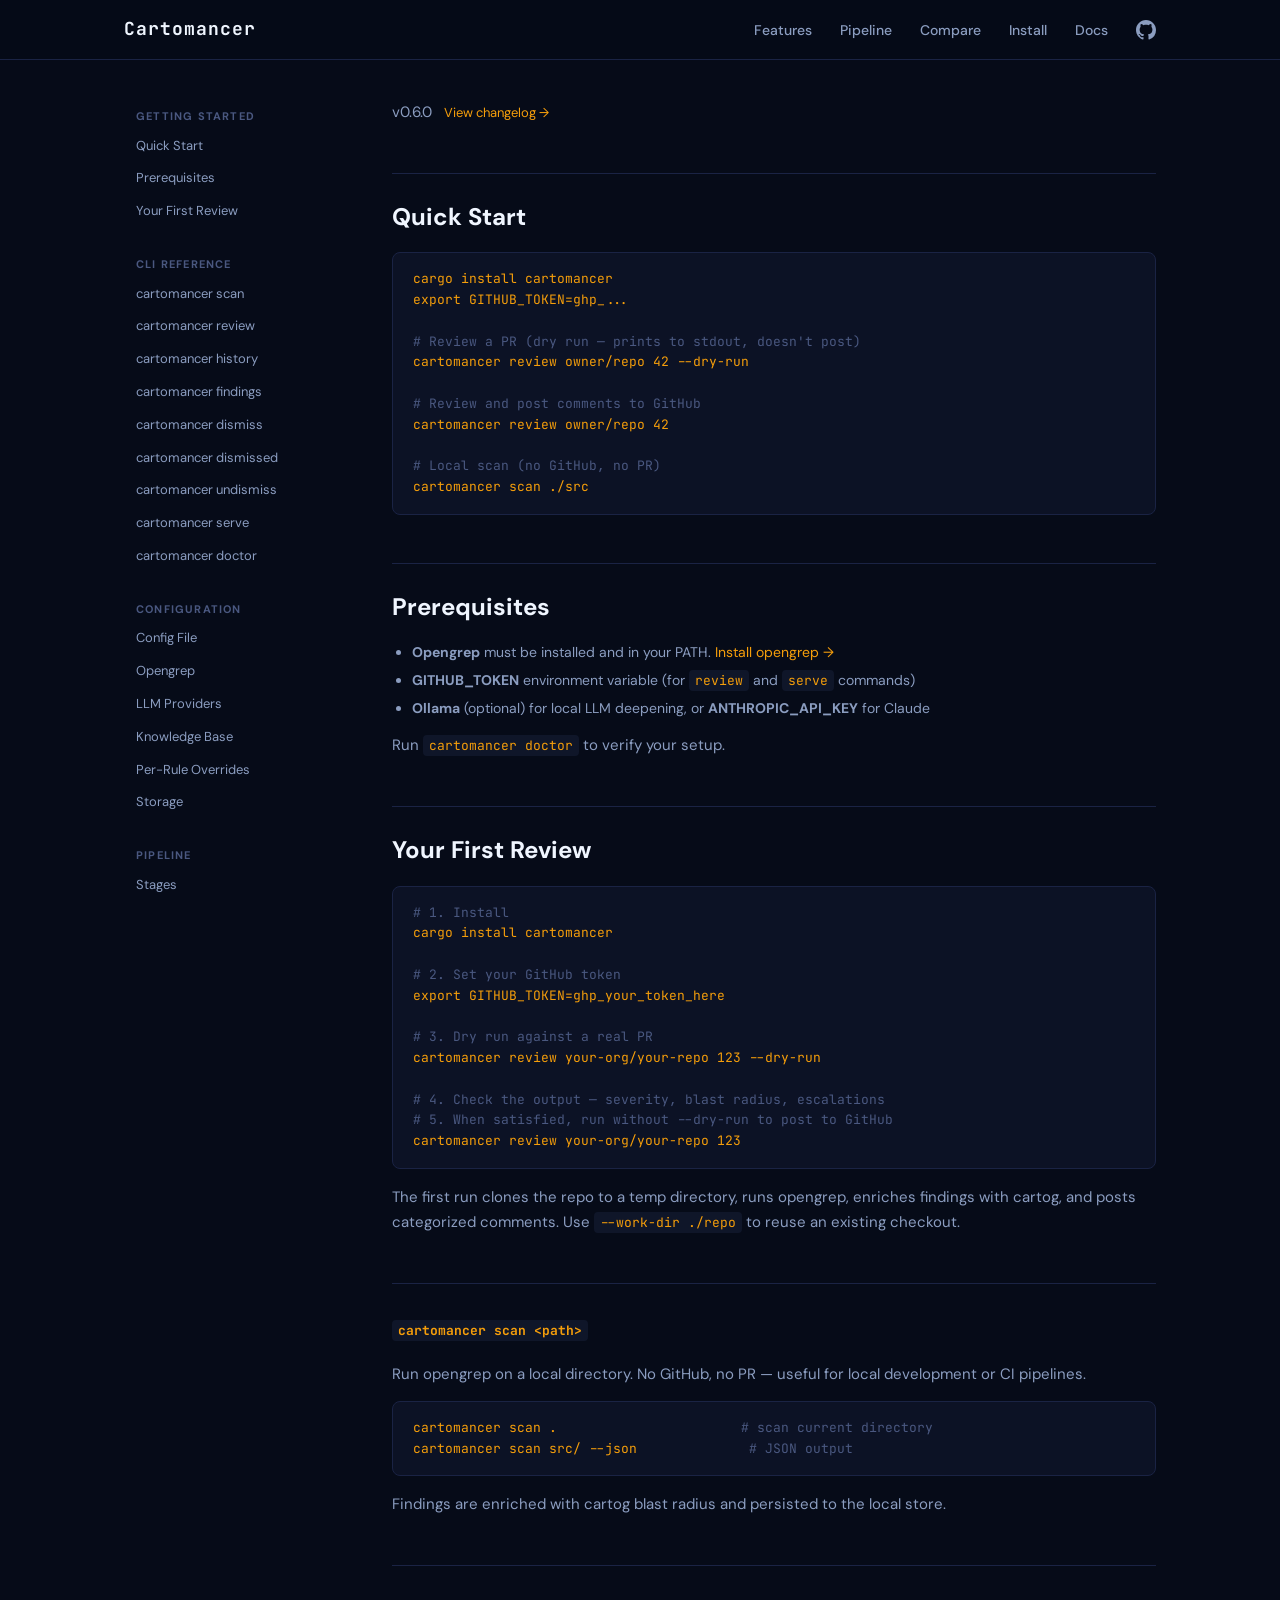
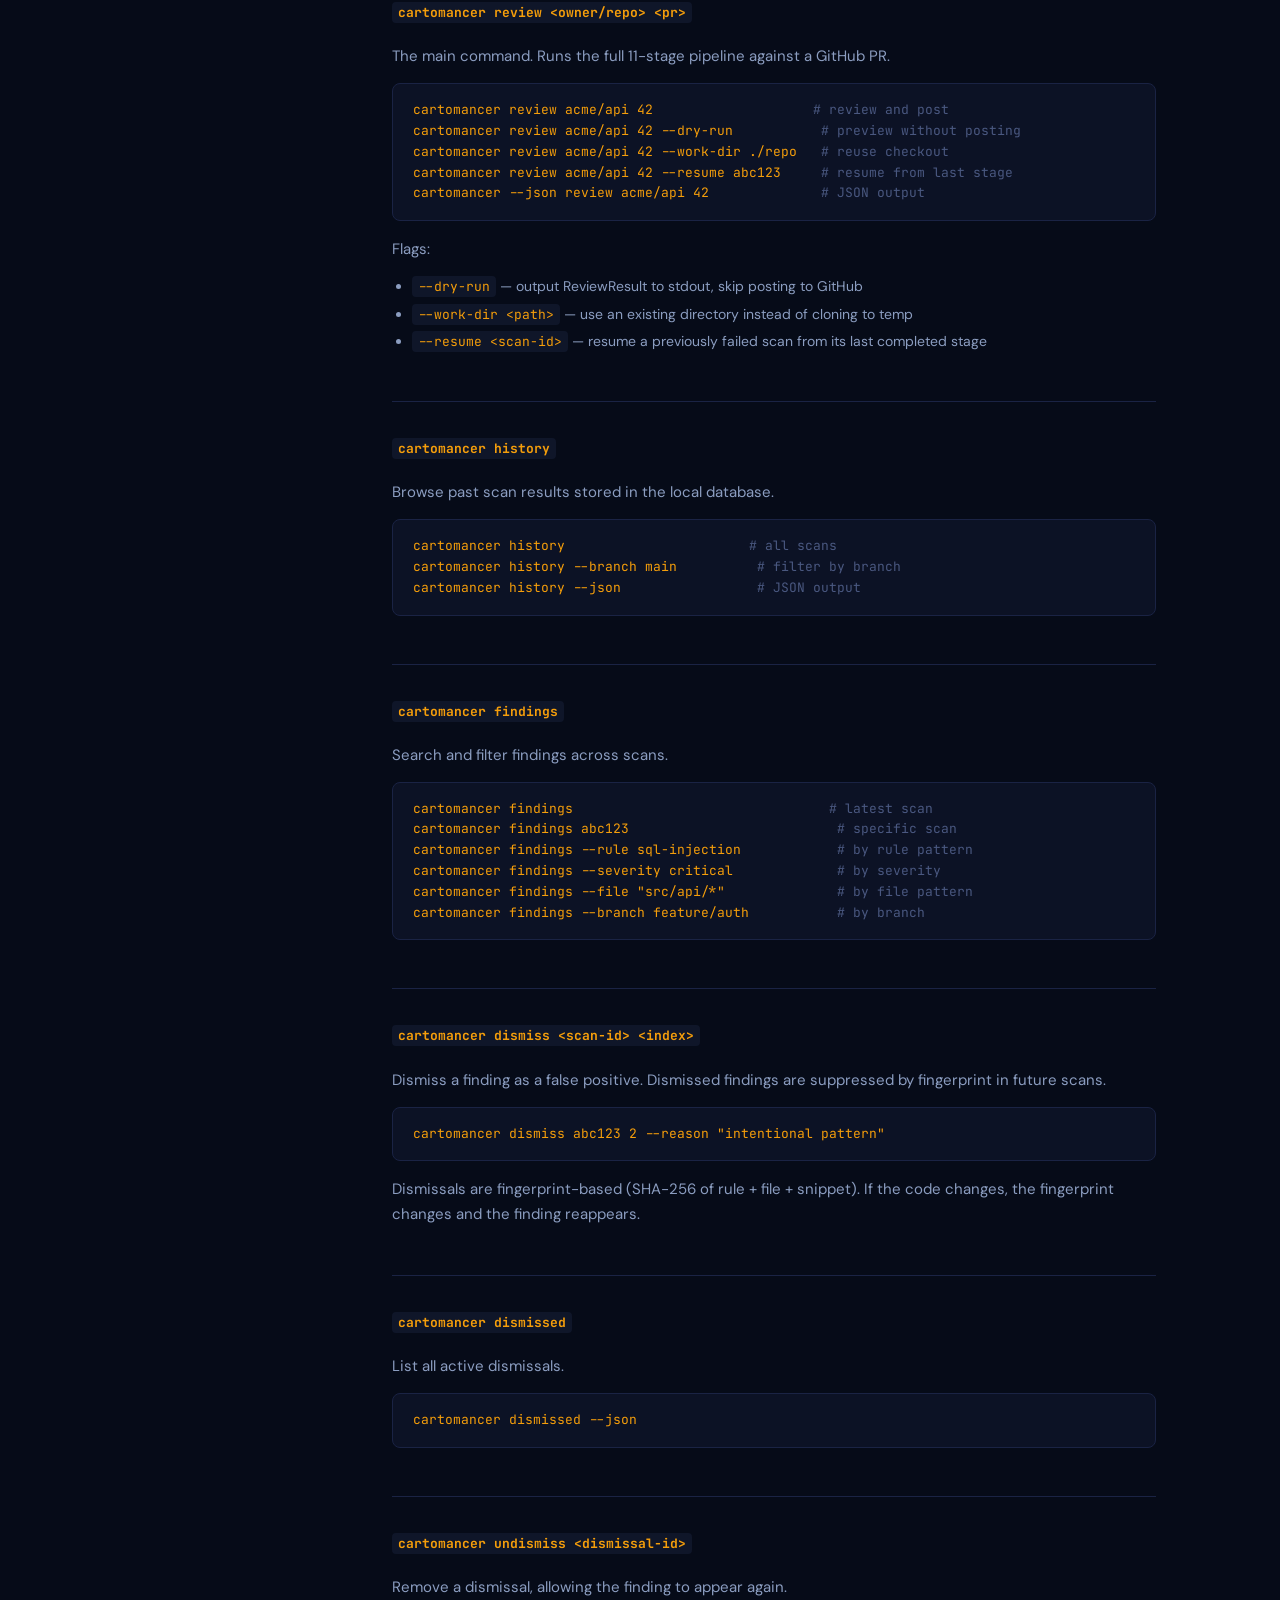
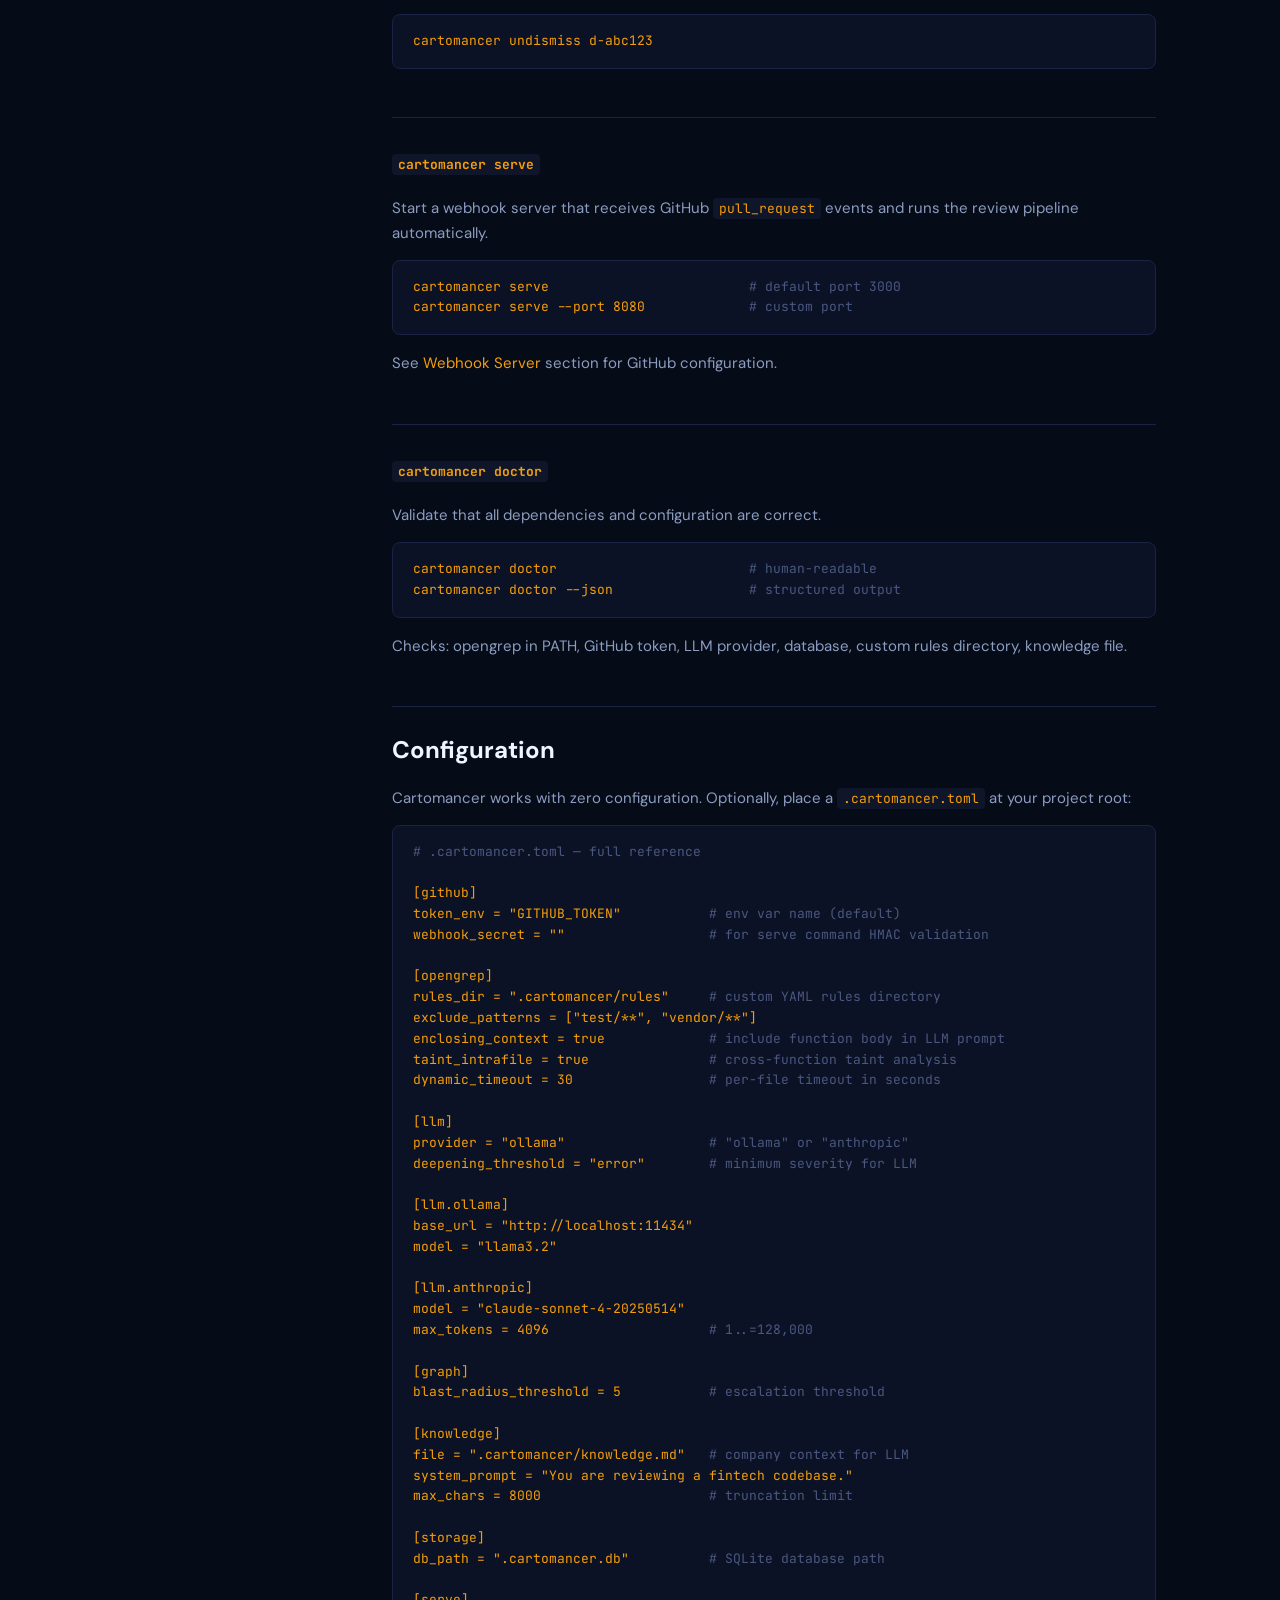
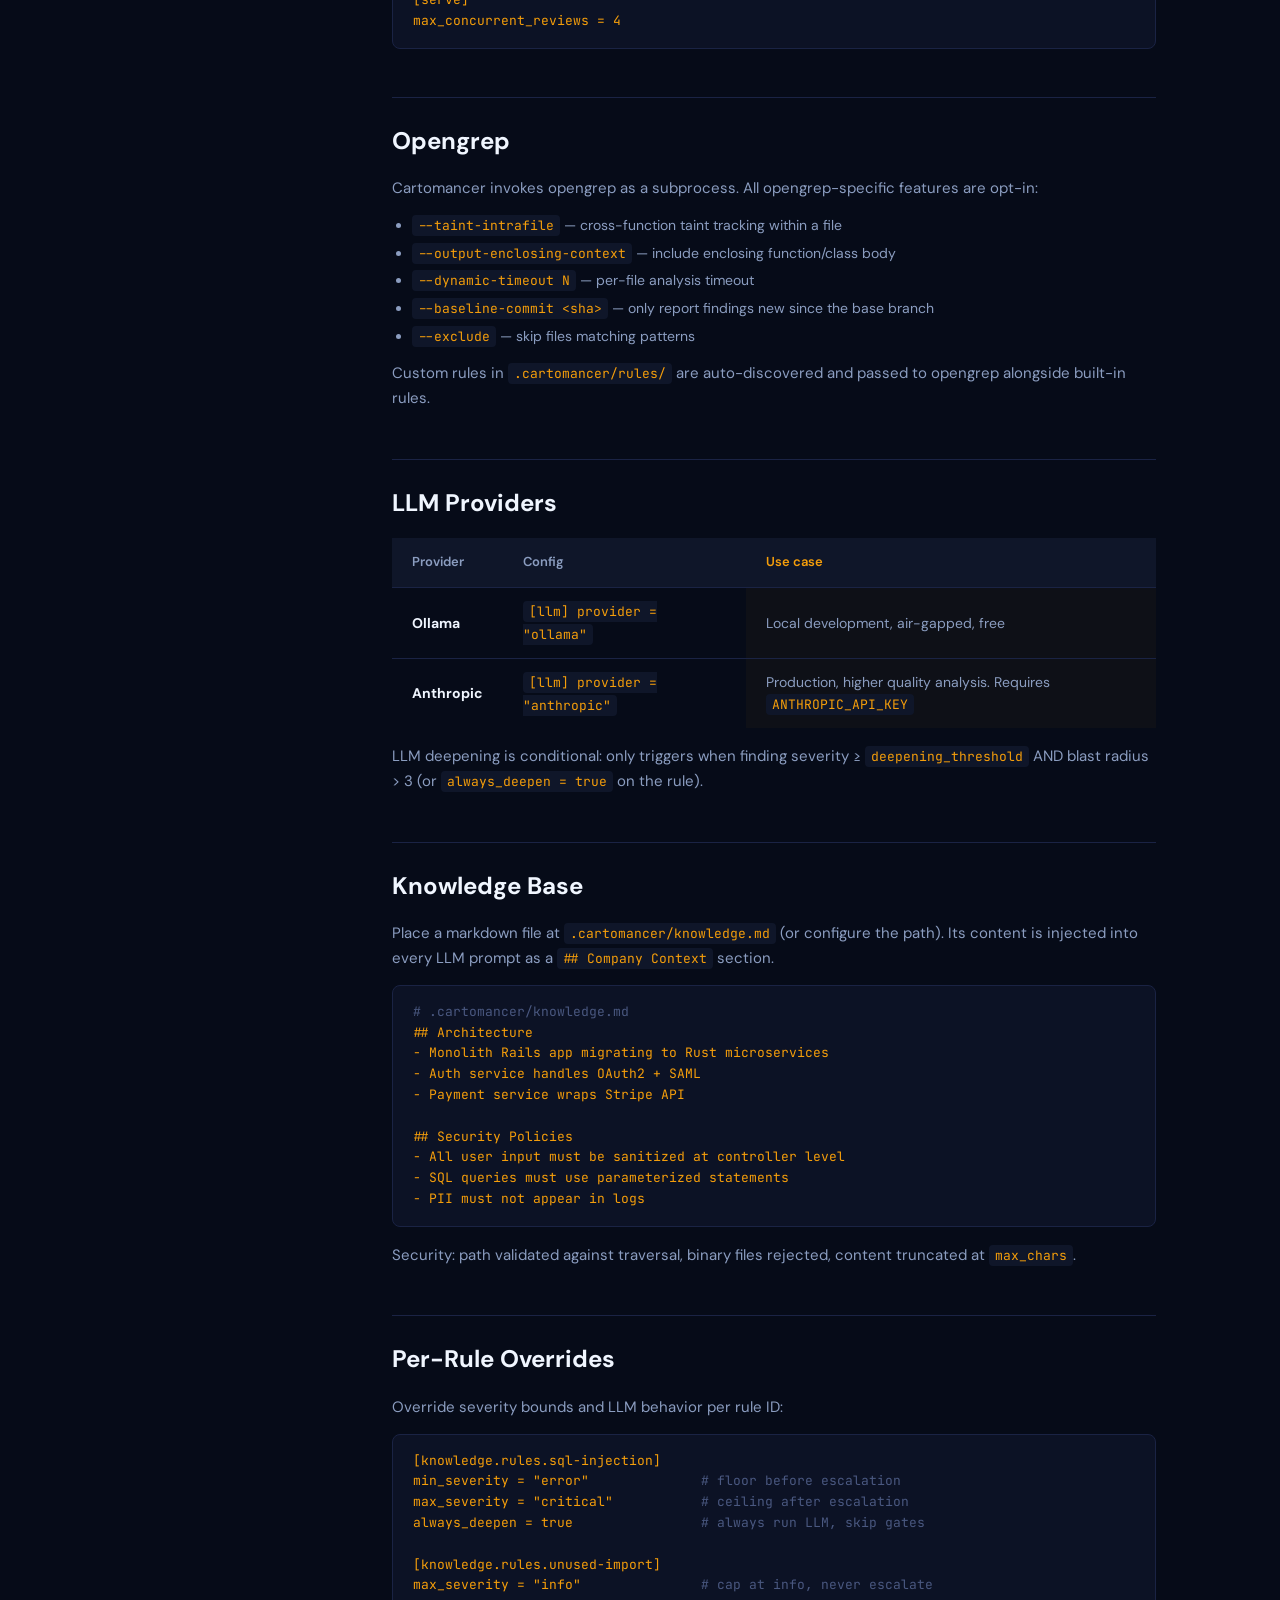
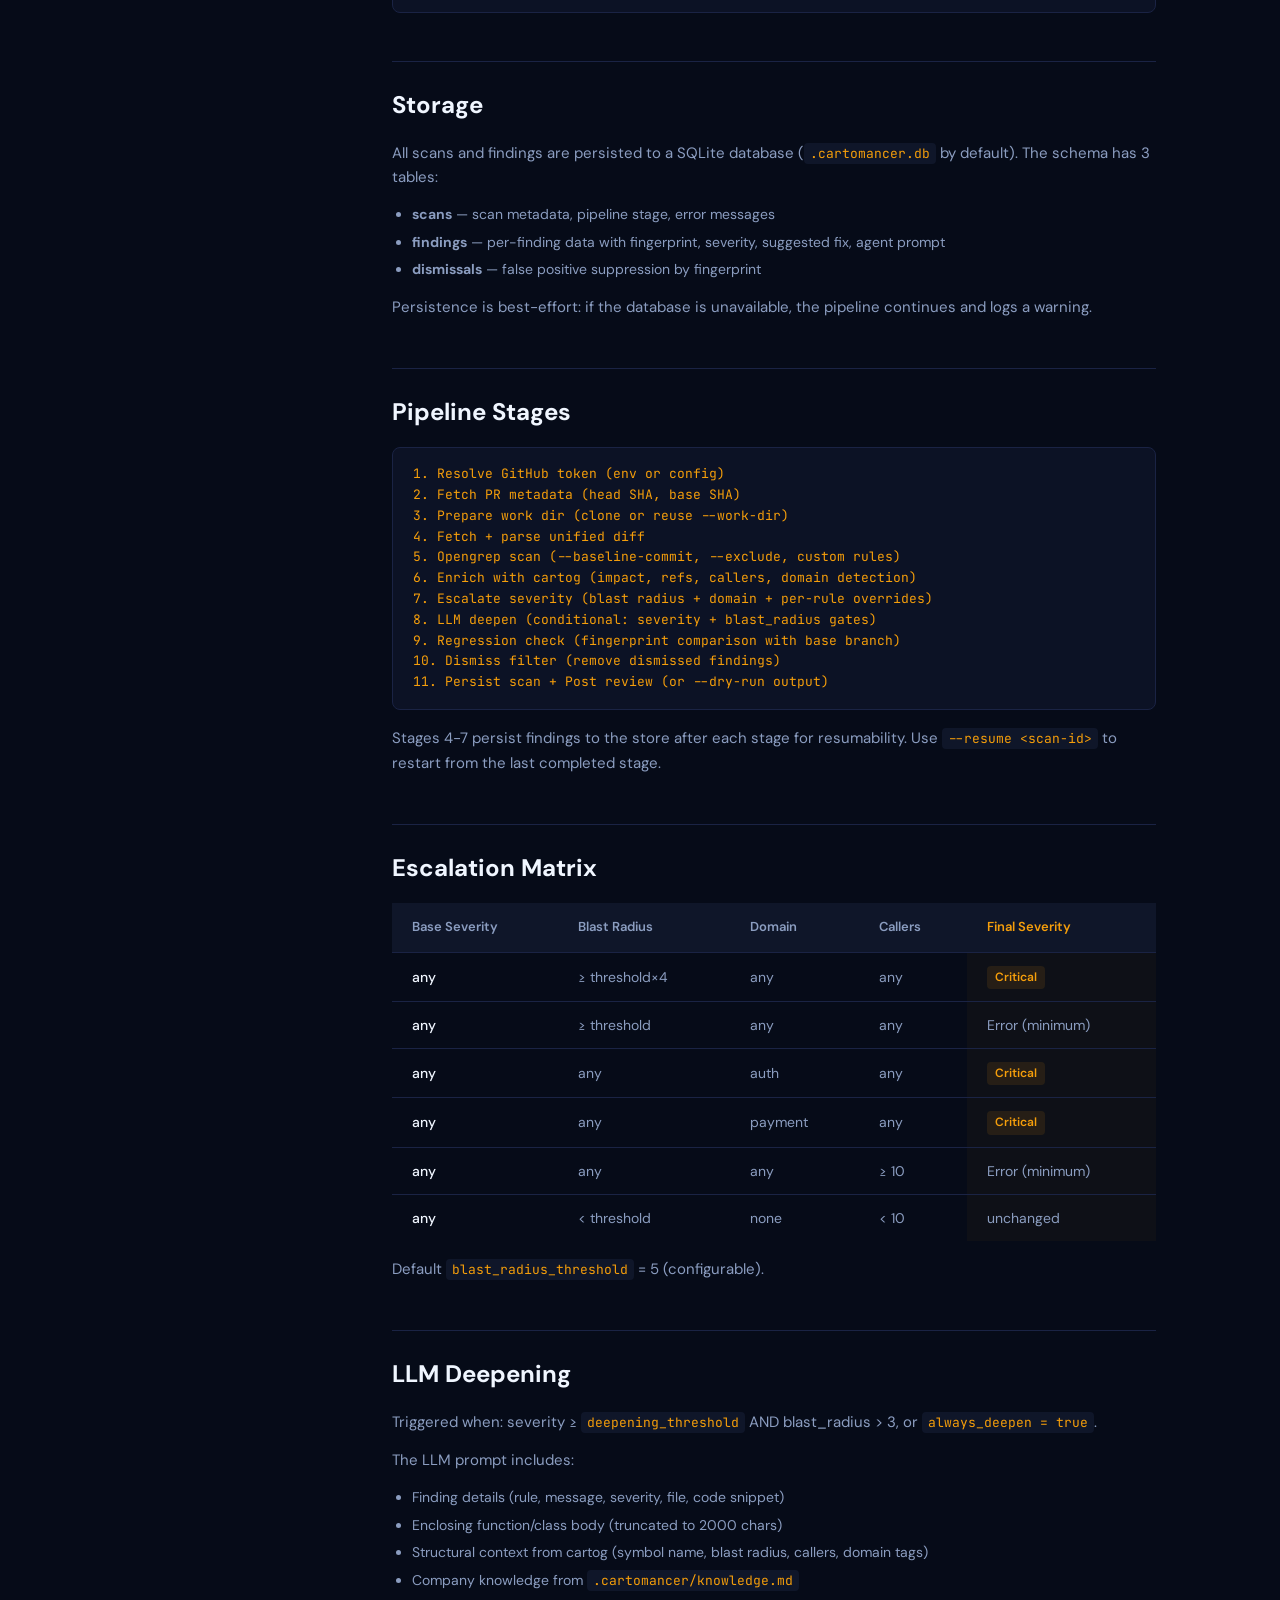
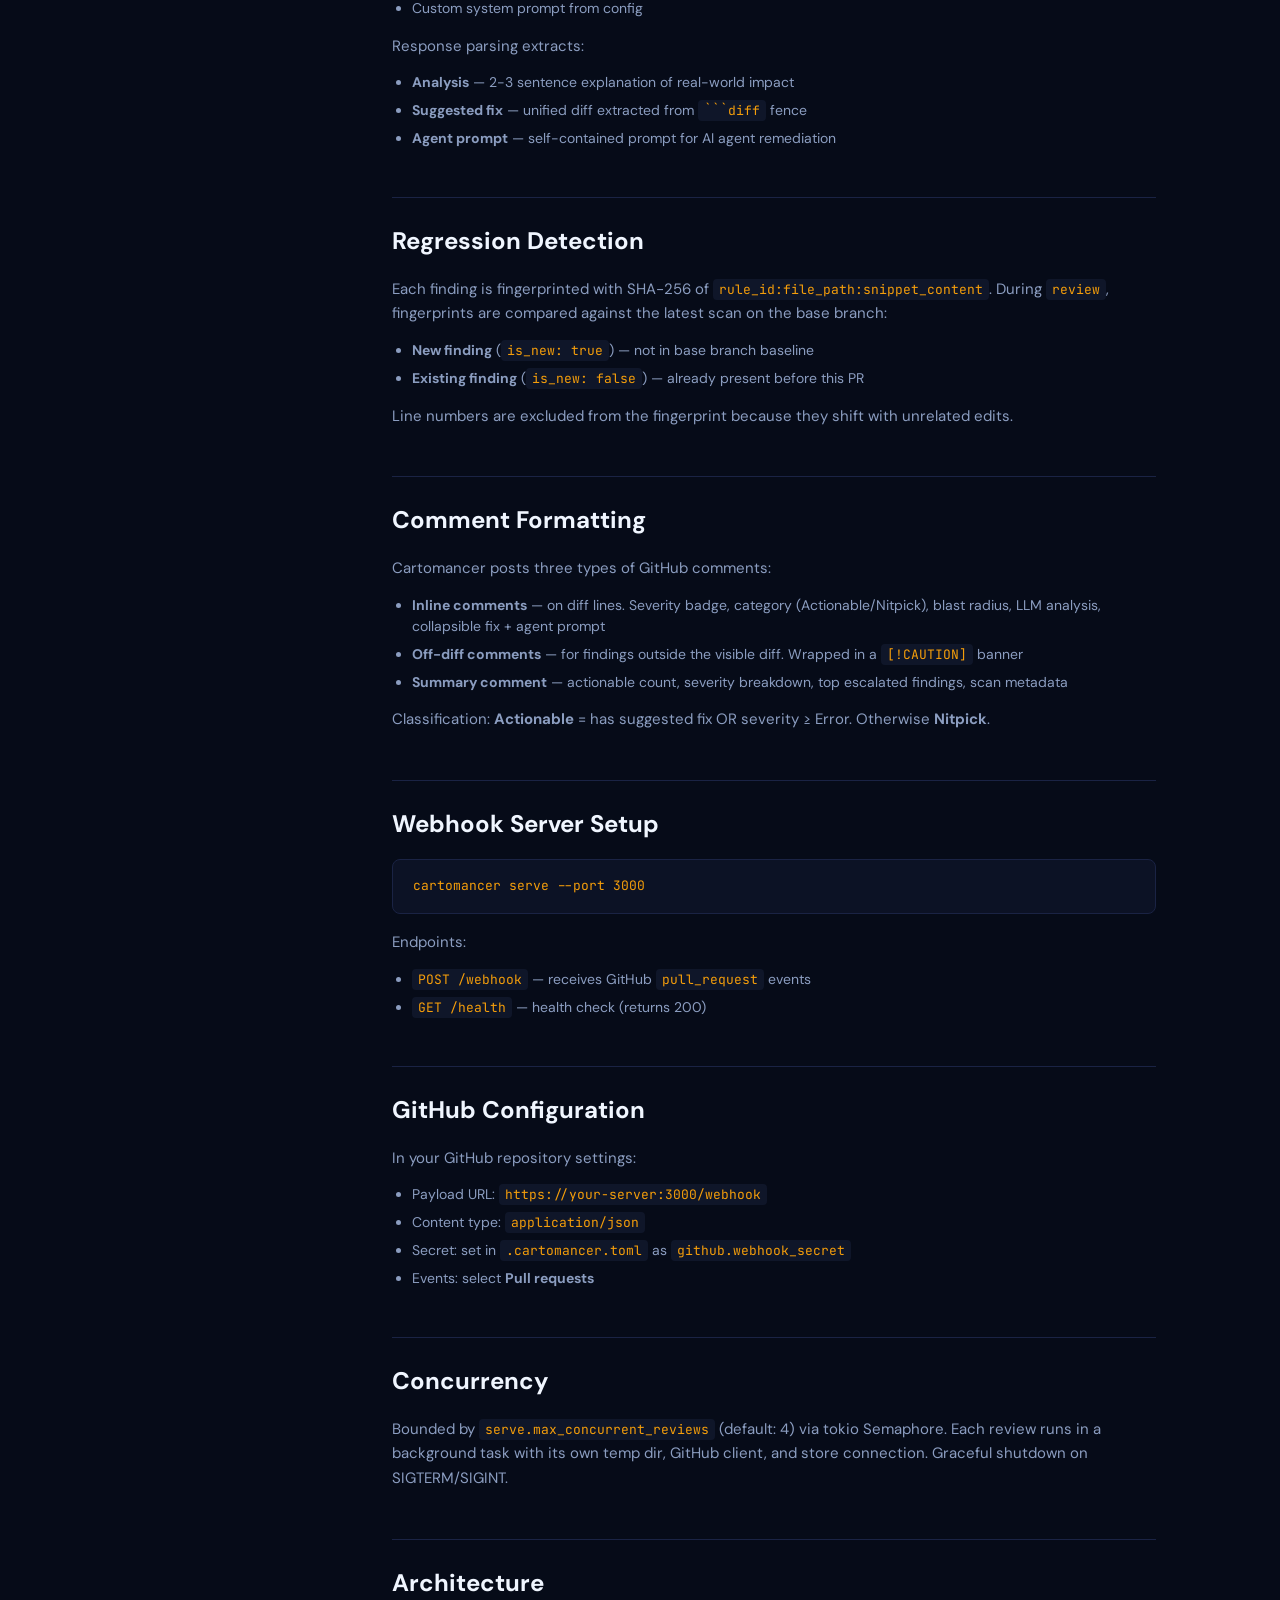
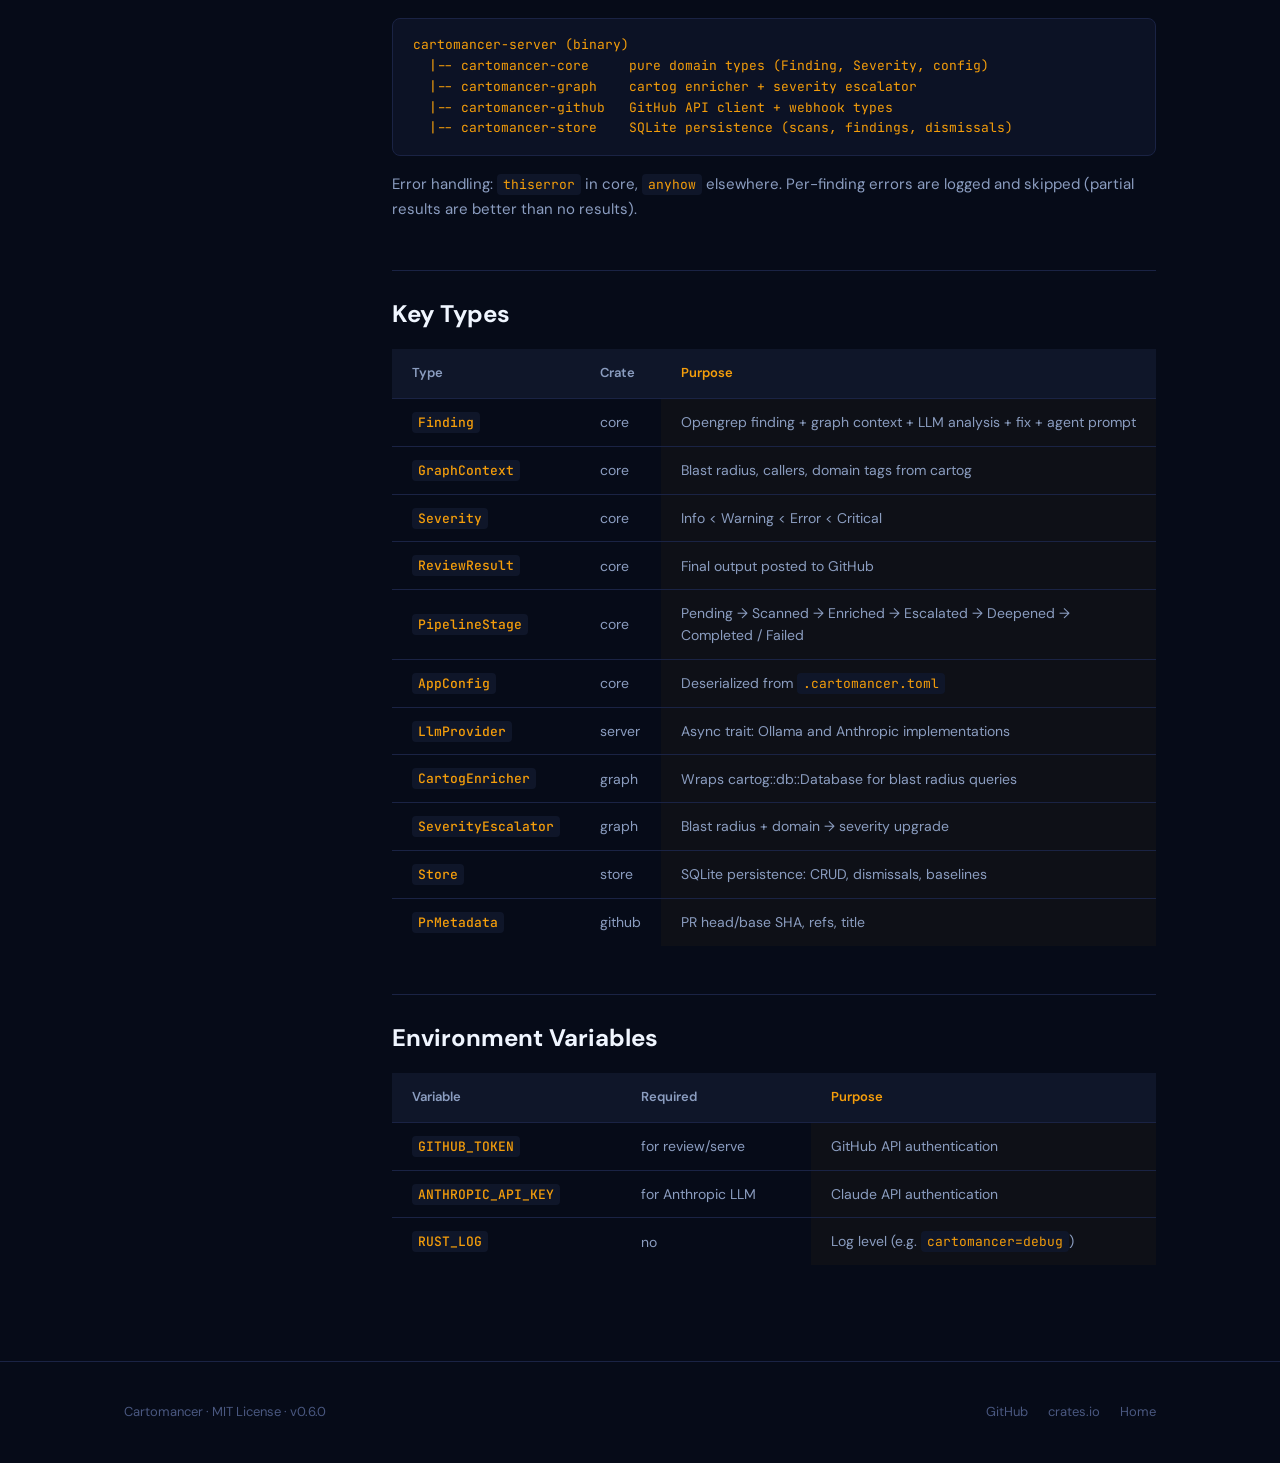
==== commit 1d8534ed: "feat(cli,doctor): replace --format with global --json flag, structured doctor report BREAKING: per-c" ====
--- a/site/usage.html
+++ b/site/usage.html
@@ -139,8 +139,7 @@
       <h2 id="cmd-scan"><code>cartomancer scan &lt;path&gt;</code></h2>
       <p>Run opengrep on a local directory. No GitHub, no PR — useful for local development or CI pipelines.</p>
       <pre>cartomancer scan .                       <span class="comment"># scan current directory</span>
-cartomancer scan src/ --format json       <span class="comment"># JSON output</span>
-cartomancer scan . --format text          <span class="comment"># human-readable (default)</span></pre>
+cartomancer scan src/ --json              <span class="comment"># JSON output</span></pre>
       <p>Findings are enriched with cartog blast radius and persisted to the local store.</p>
 
       <h2 id="cmd-review"><code>cartomancer review &lt;owner/repo&gt; &lt;pr&gt;</code></h2>
@@ -149,20 +148,19 @@
 cartomancer review acme/api 42 --dry-run           <span class="comment"># preview without posting</span>
 cartomancer review acme/api 42 --work-dir ./repo   <span class="comment"># reuse checkout</span>
 cartomancer review acme/api 42 --resume abc123     <span class="comment"># resume from last stage</span>
-cartomancer review acme/api 42 --format json       <span class="comment"># JSON output</span></pre>
+cartomancer --json review acme/api 42              <span class="comment"># JSON output</span></pre>
       <p>Flags:</p>
       <ul>
         <li><code>--dry-run</code> — output ReviewResult to stdout, skip posting to GitHub</li>
         <li><code>--work-dir &lt;path&gt;</code> — use an existing directory instead of cloning to temp</li>
         <li><code>--resume &lt;scan-id&gt;</code> — resume a previously failed scan from its last completed stage</li>
-        <li><code>--format text|json</code> — output format (default: text)</li>
       </ul>
 
       <h2 id="cmd-history"><code>cartomancer history</code></h2>
       <p>Browse past scan results stored in the local database.</p>
       <pre>cartomancer history                       <span class="comment"># all scans</span>
 cartomancer history --branch main          <span class="comment"># filter by branch</span>
-cartomancer history --format json          <span class="comment"># JSON output</span></pre>
+cartomancer history --json                 <span class="comment"># JSON output</span></pre>
 
       <h2 id="cmd-findings"><code>cartomancer findings</code></h2>
       <p>Search and filter findings across scans.</p>
@@ -180,7 +178,7 @@
 
       <h2 id="cmd-dismissed"><code>cartomancer dismissed</code></h2>
       <p>List all active dismissals.</p>
-      <pre>cartomancer dismissed --format json</pre>
+      <pre>cartomancer dismissed --json</pre>
 
       <h2 id="cmd-undismiss"><code>cartomancer undismiss &lt;dismissal-id&gt;</code></h2>
       <p>Remove a dismissal, allowing the finding to appear again.</p>
@@ -195,7 +193,7 @@
       <h2 id="cmd-doctor"><code>cartomancer doctor</code></h2>
       <p>Validate that all dependencies and configuration are correct.</p>
       <pre>cartomancer doctor                        <span class="comment"># human-readable</span>
-cartomancer doctor --format json          <span class="comment"># structured output</span></pre>
+cartomancer doctor --json                 <span class="comment"># structured output</span></pre>
       <p>Checks: opengrep in PATH, GitHub token, LLM provider, database, custom rules directory, knowledge file.</p>
 
       <!-- Configuration -->
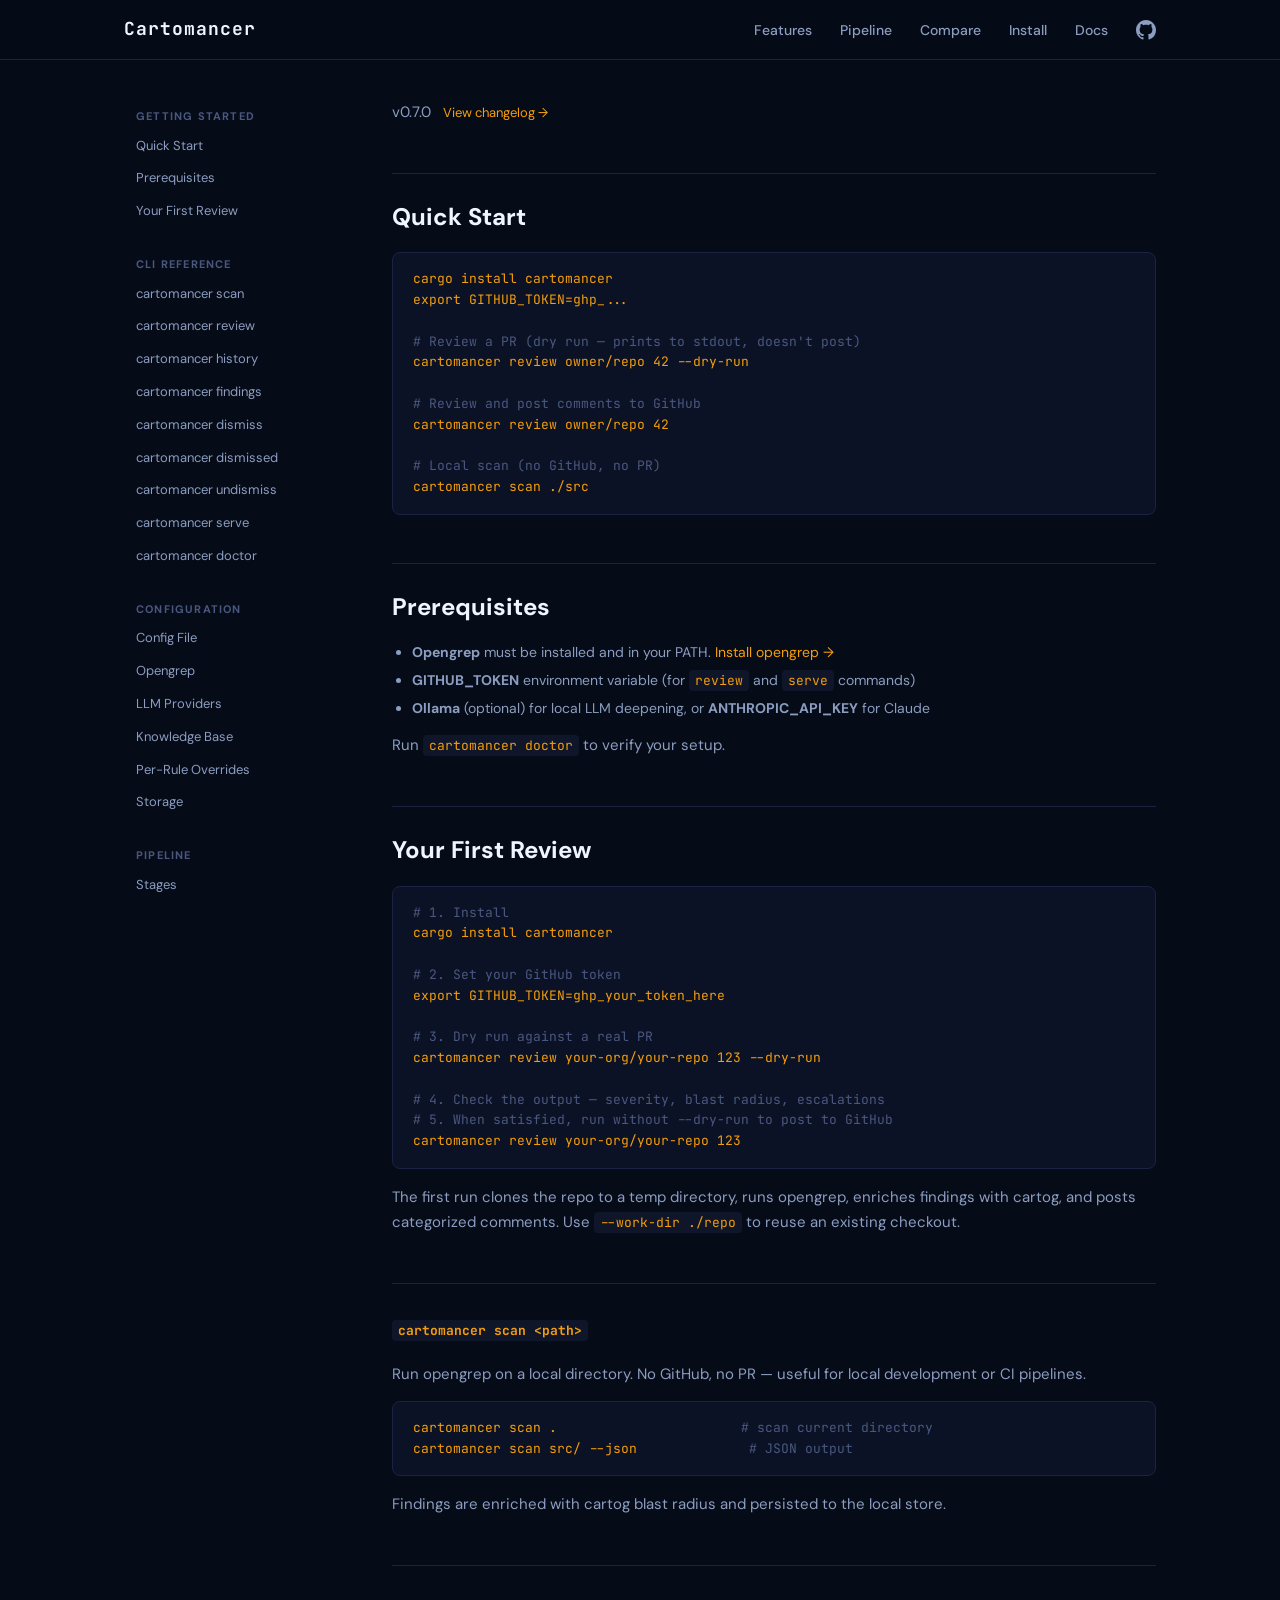
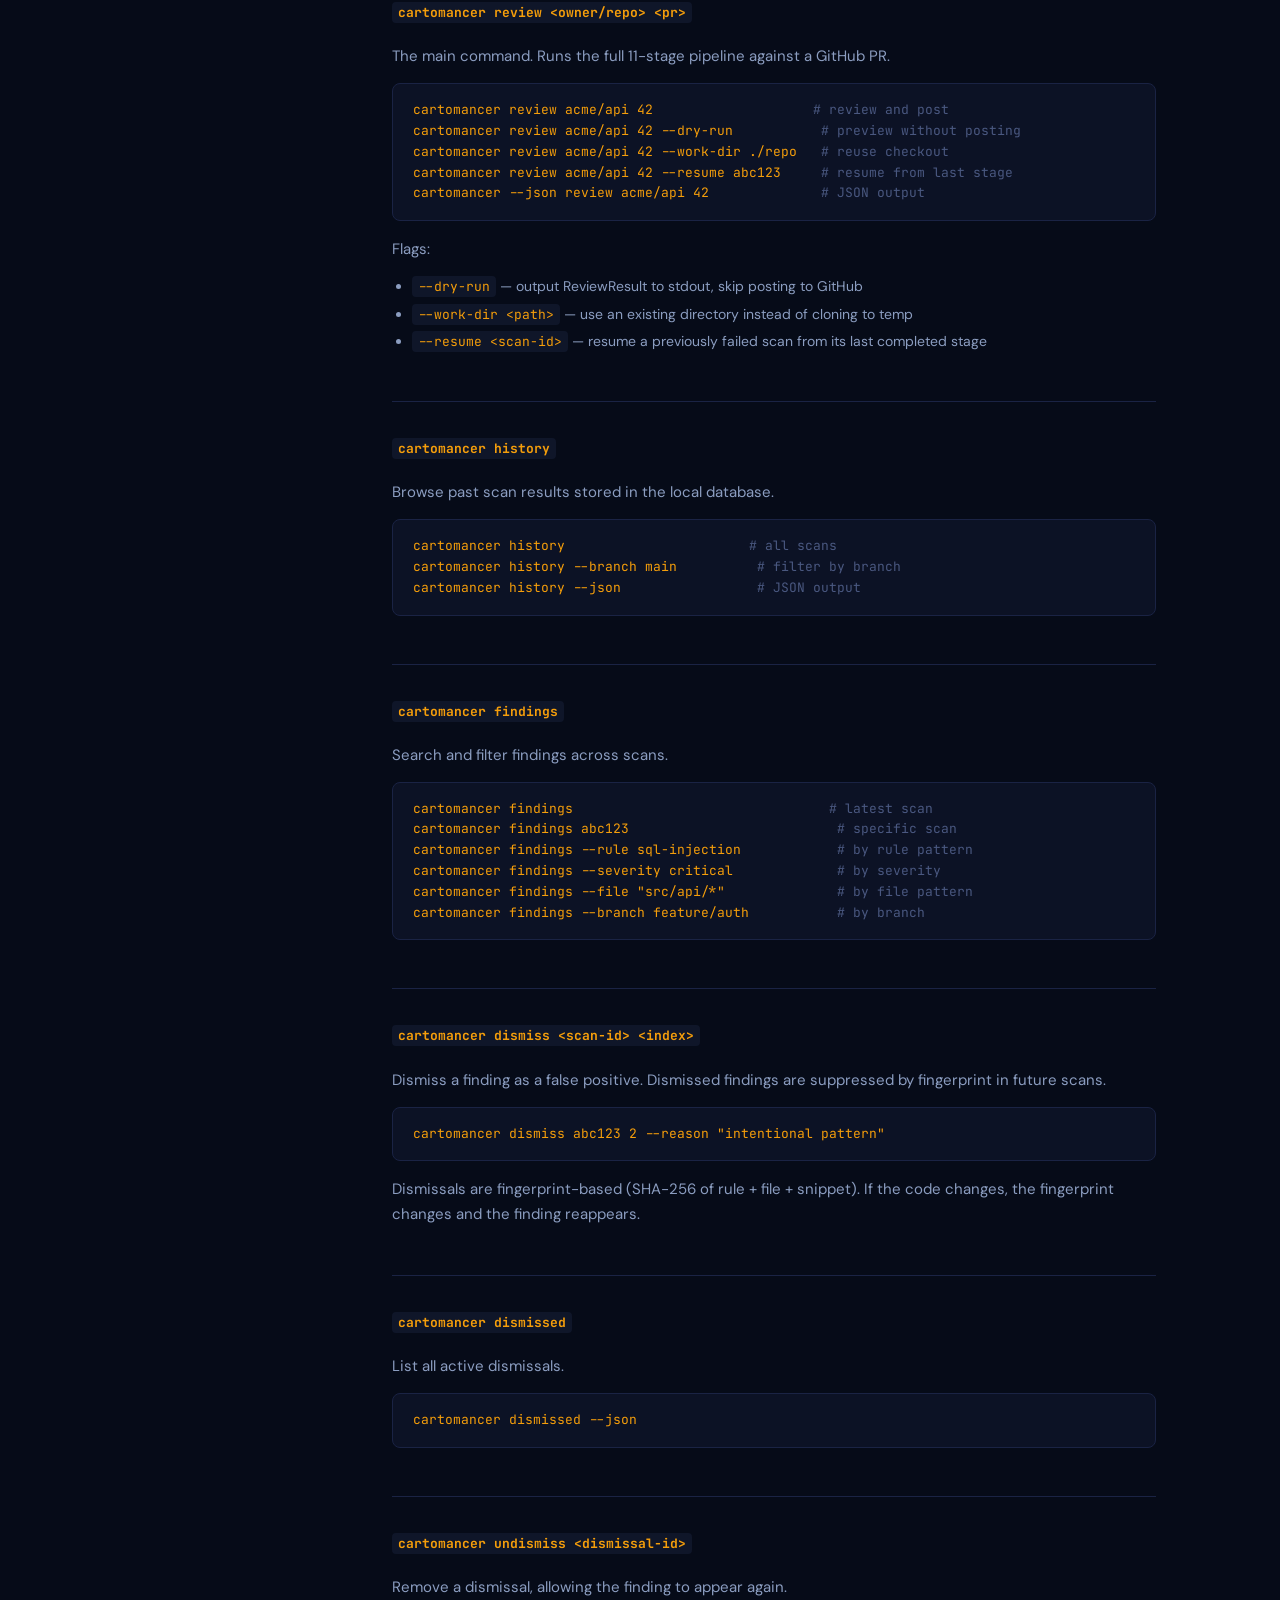
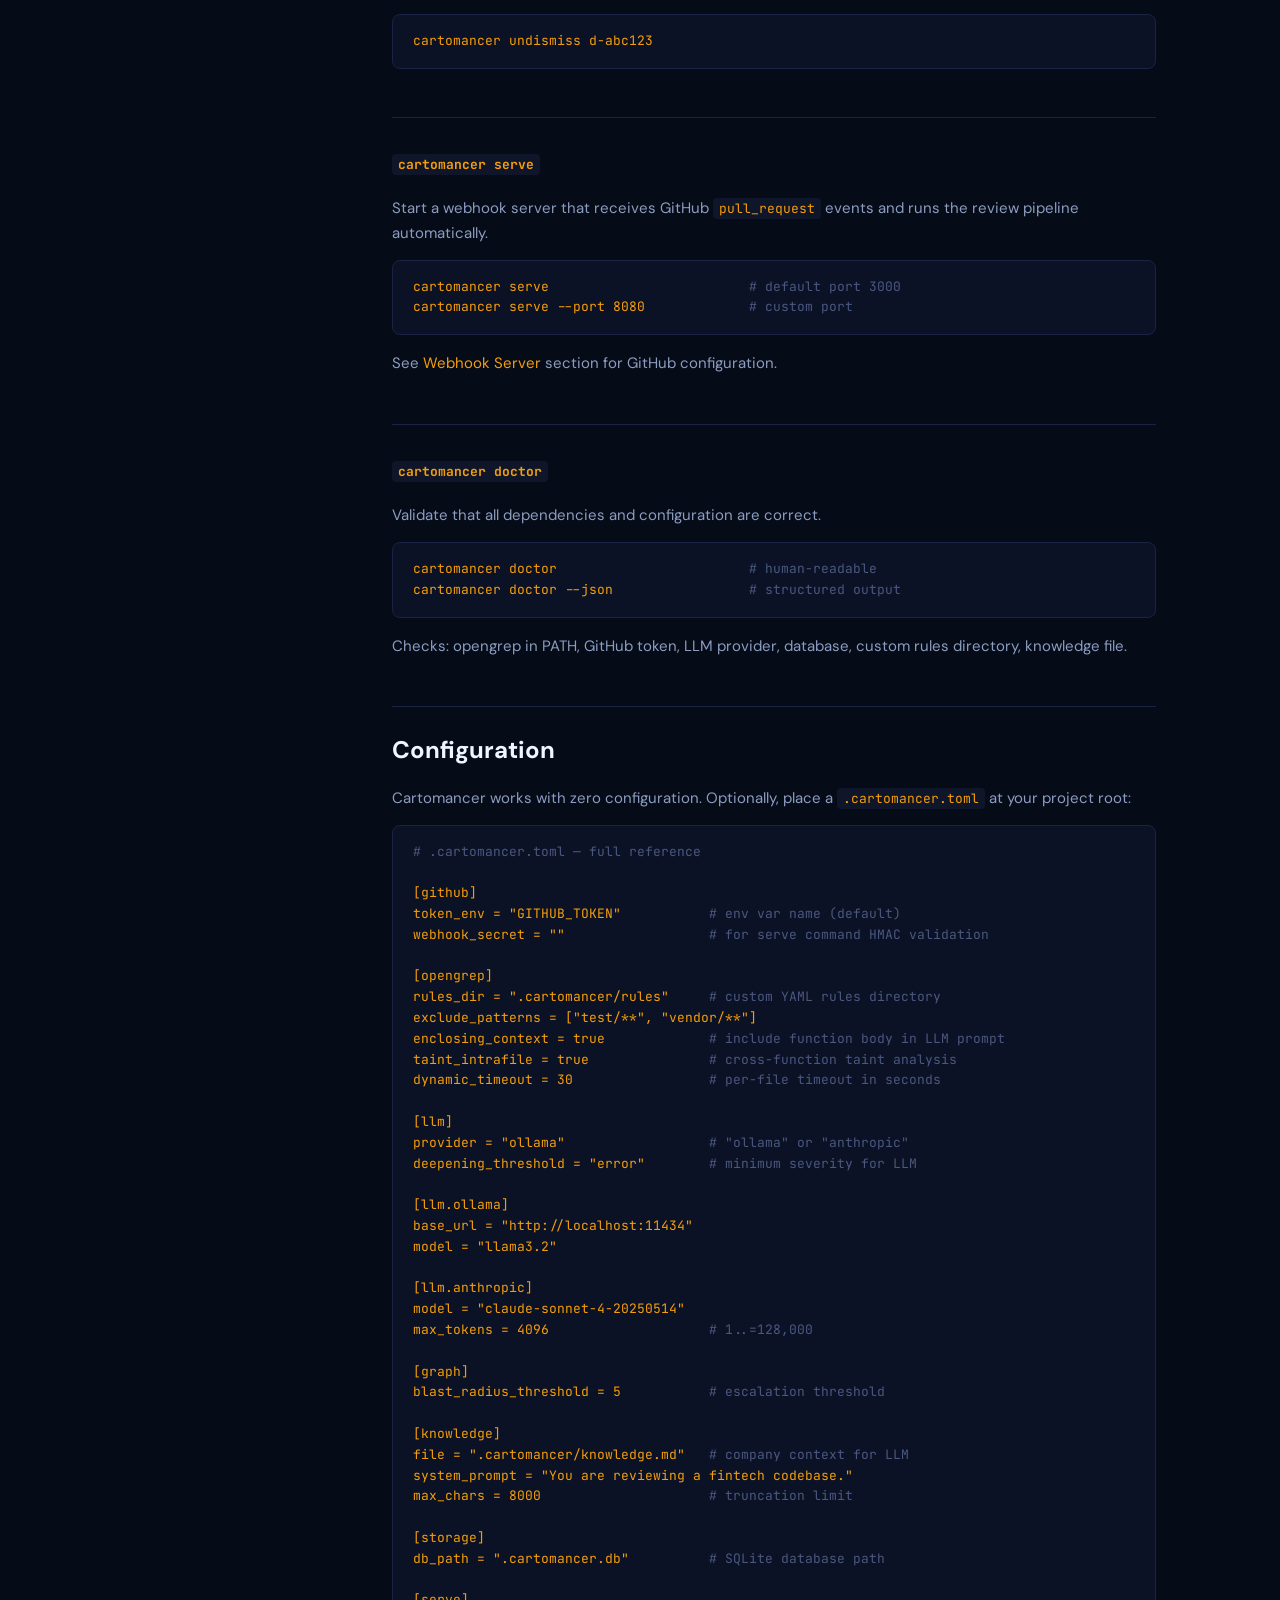
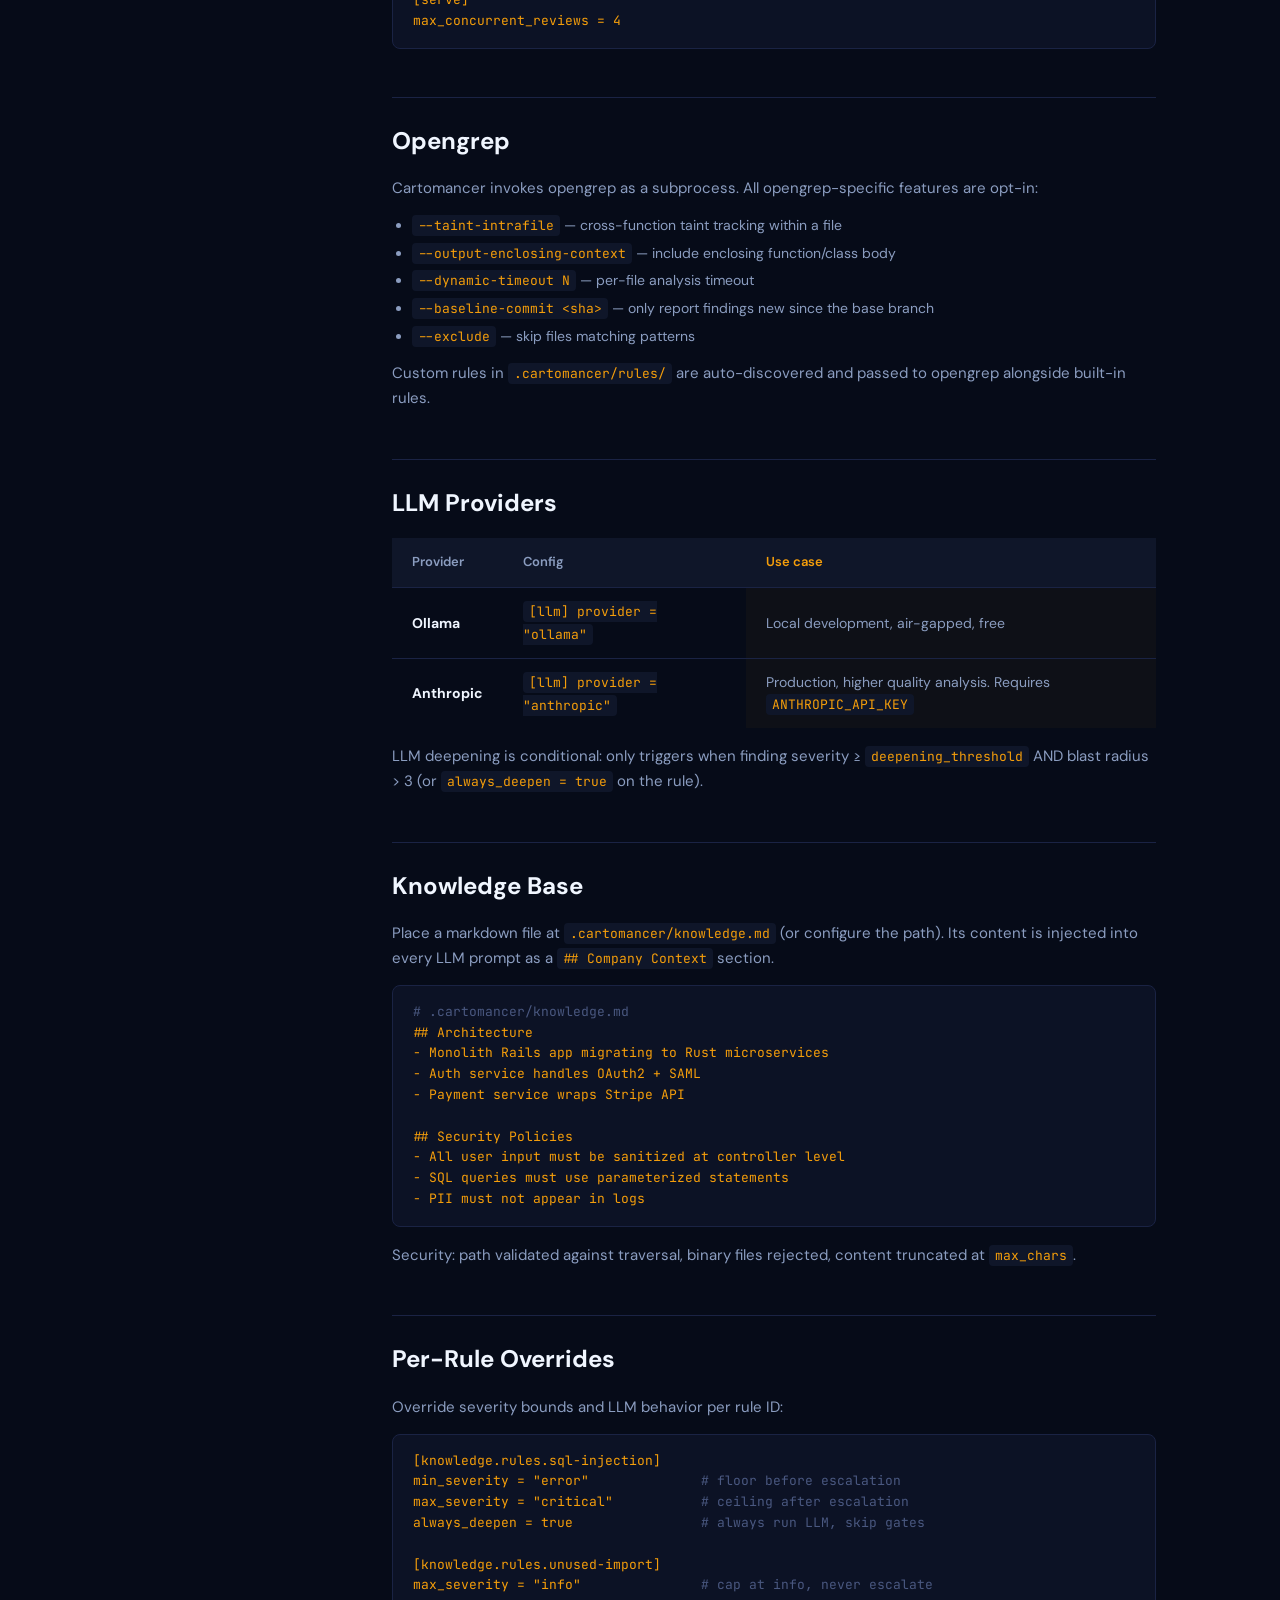
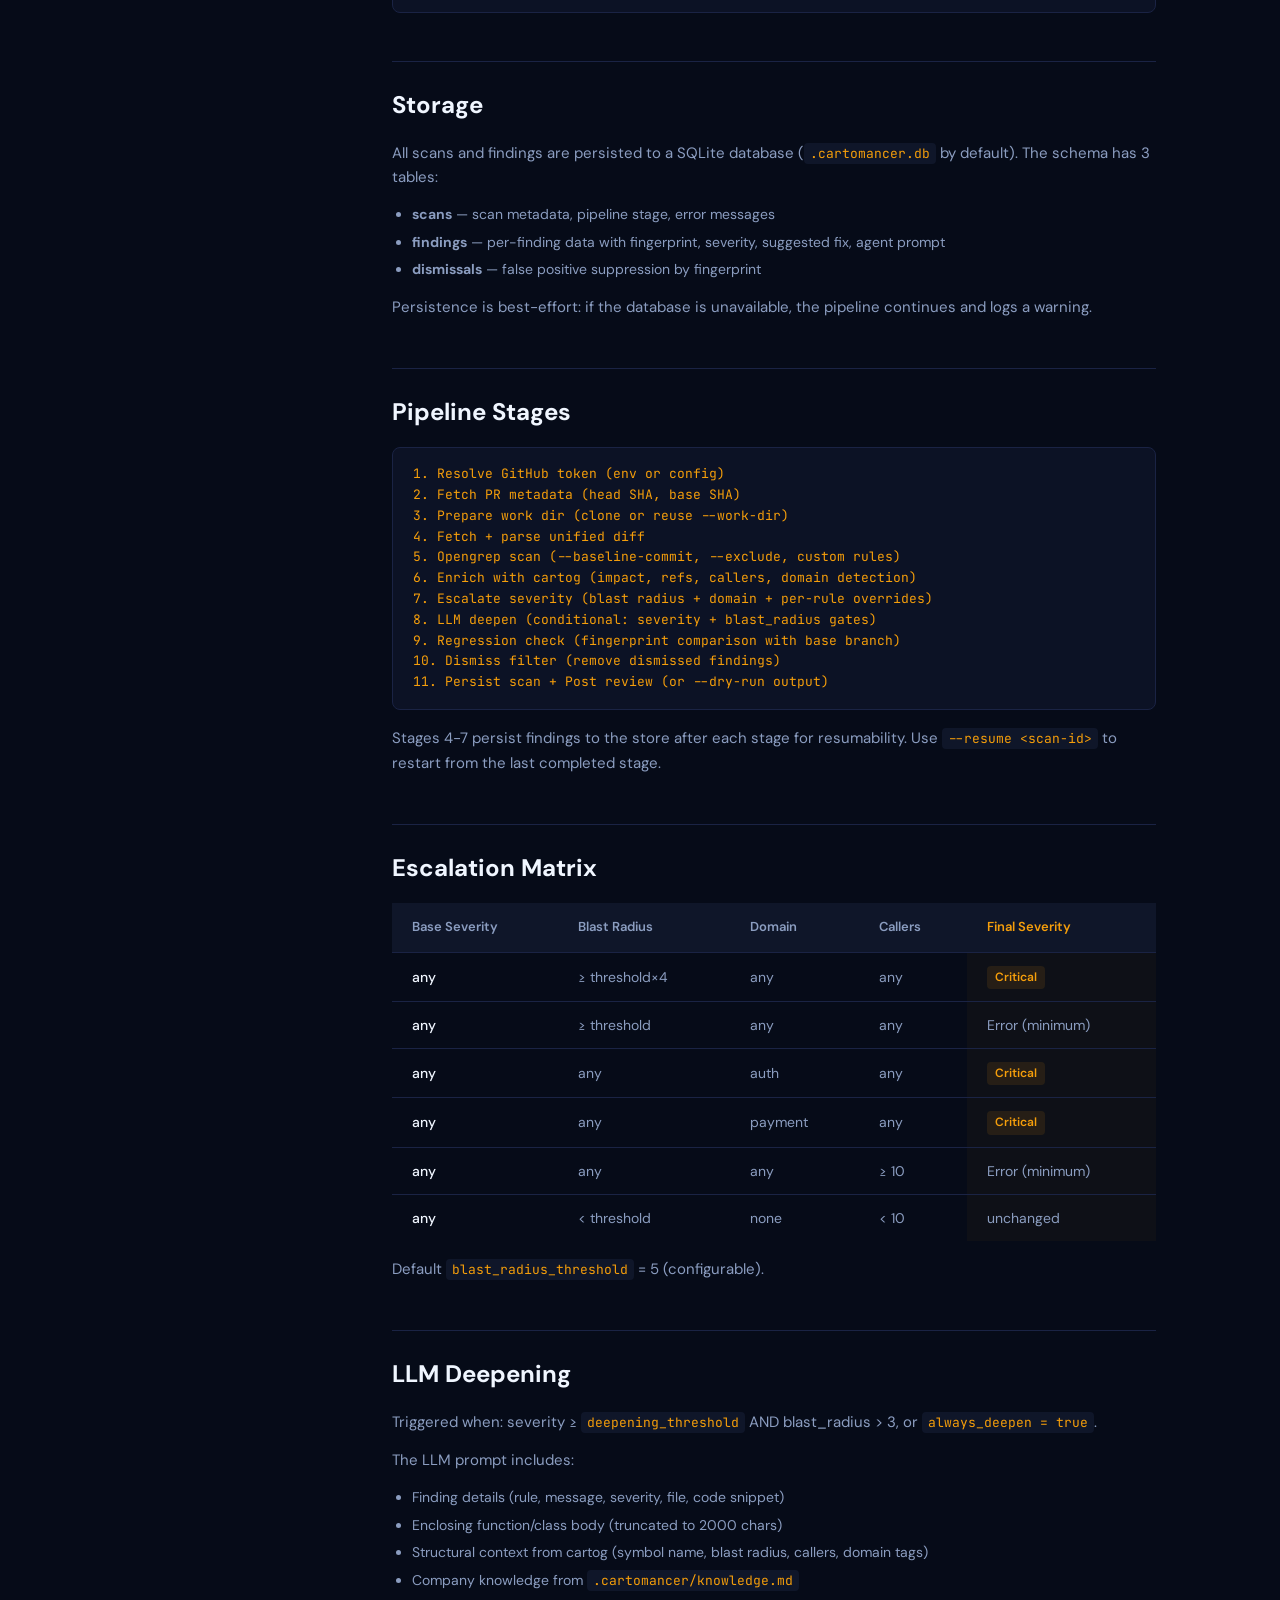
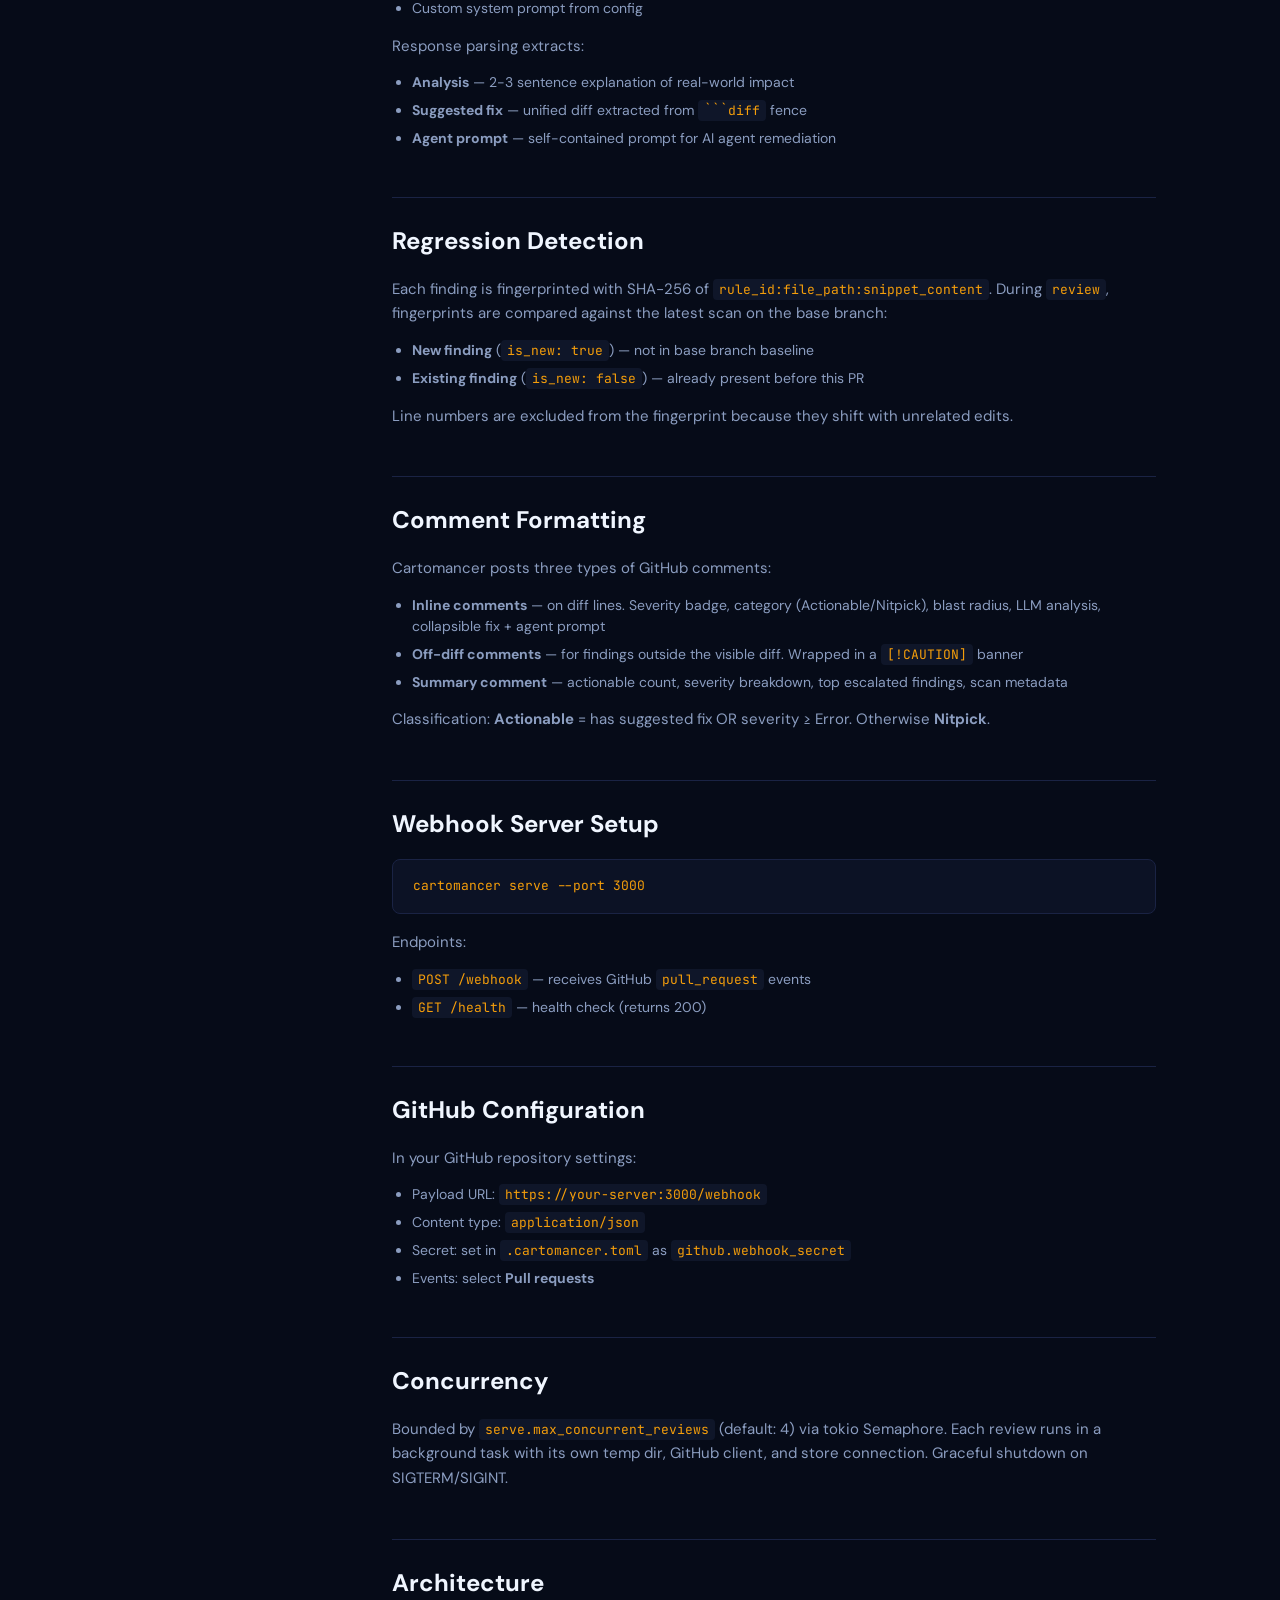
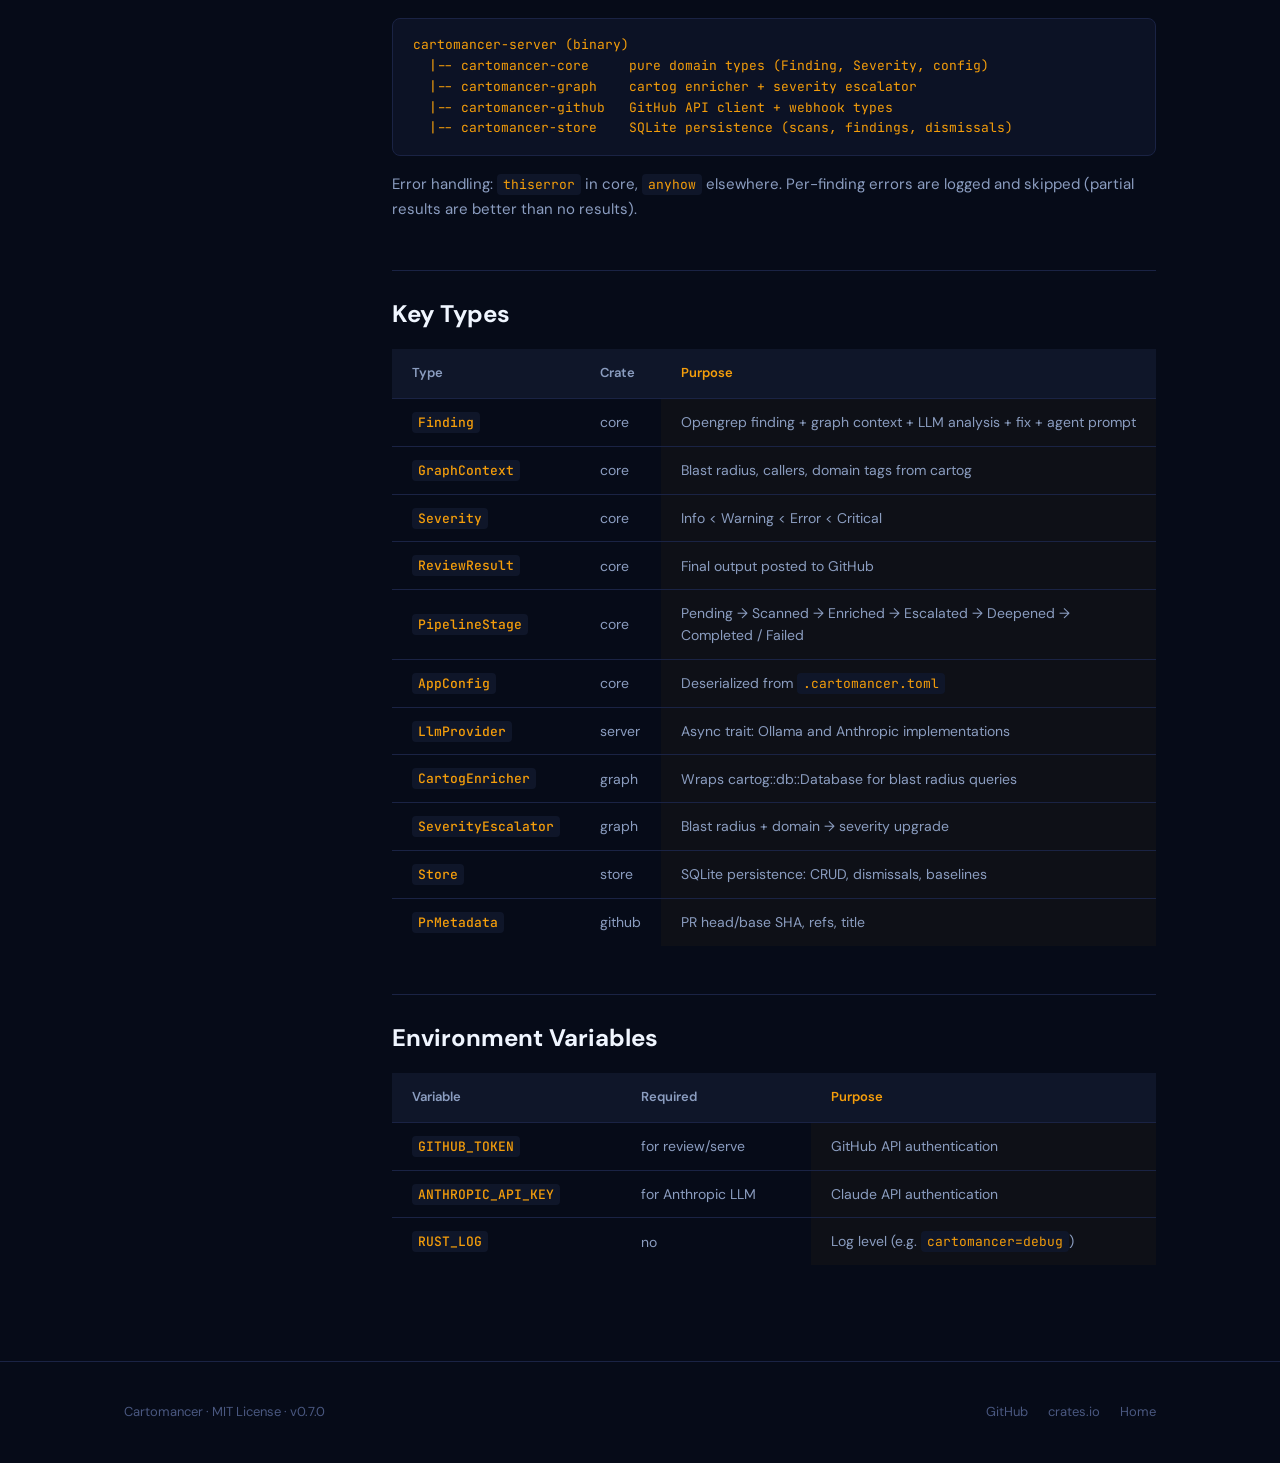
==== commit 1cd7a3a5: "docs: update docs and site for global --json flag and v0.7.0 - Bump site version badges from v0.6.0 " ====
--- a/site/usage.html
+++ b/site/usage.html
@@ -92,7 +92,7 @@
     <main class="docs-content">
 
       <p style="margin-bottom: 24px;">
-        <span class="badge">v0.6.0</span>
+        <span class="badge">v0.7.0</span>
         <a href="https://github.com/jrollin/cartomancer/releases/latest" style="margin-left: 8px; font-size: 13px;">View changelog &rarr;</a>
       </p>
 
@@ -441,7 +441,7 @@
 <footer class="footer">
   <div class="container">
     <div class="footer-inner">
-      <span>Cartomancer &middot; MIT License &middot; v0.6.0</span>
+      <span>Cartomancer &middot; MIT License &middot; v0.7.0</span>
       <ul class="footer-links">
         <li><a href="https://github.com/jrollin/cartomancer">GitHub</a></li>
         <li><a href="https://crates.io/crates/cartomancer">crates.io</a></li>
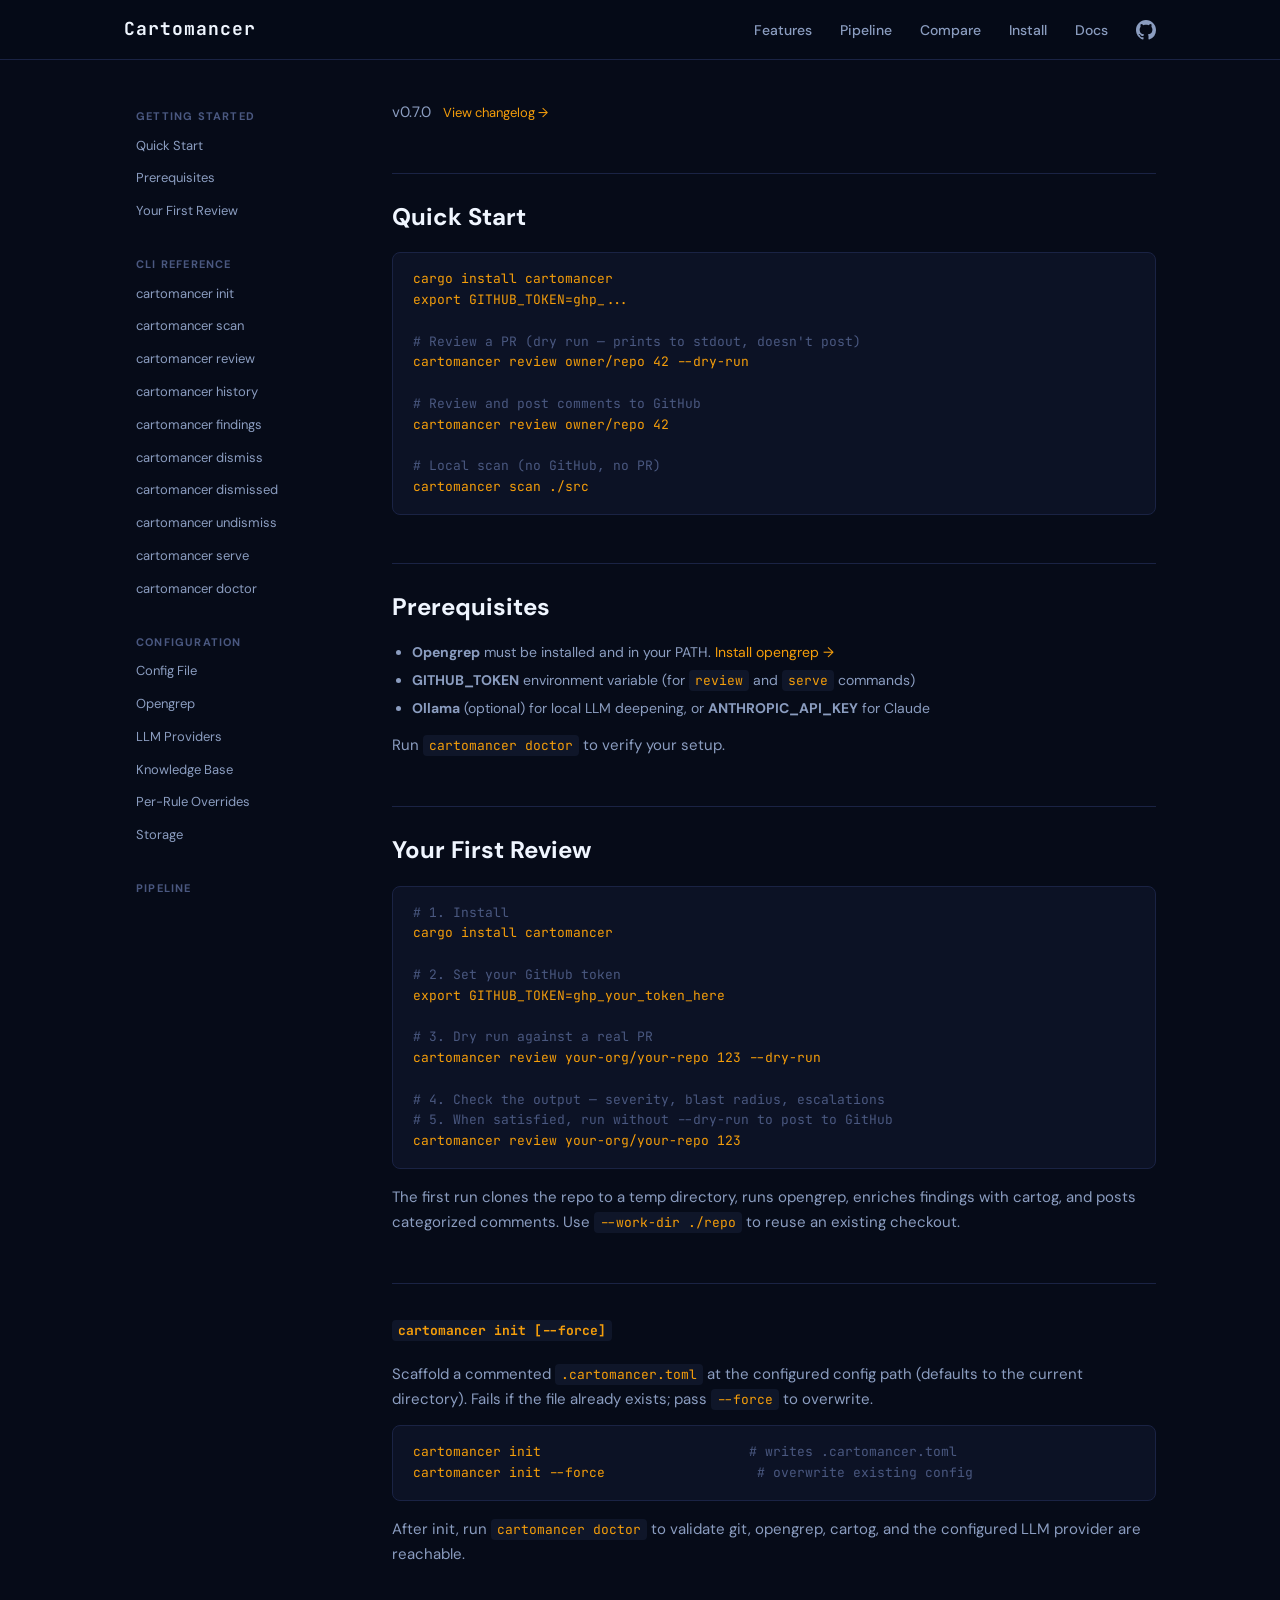
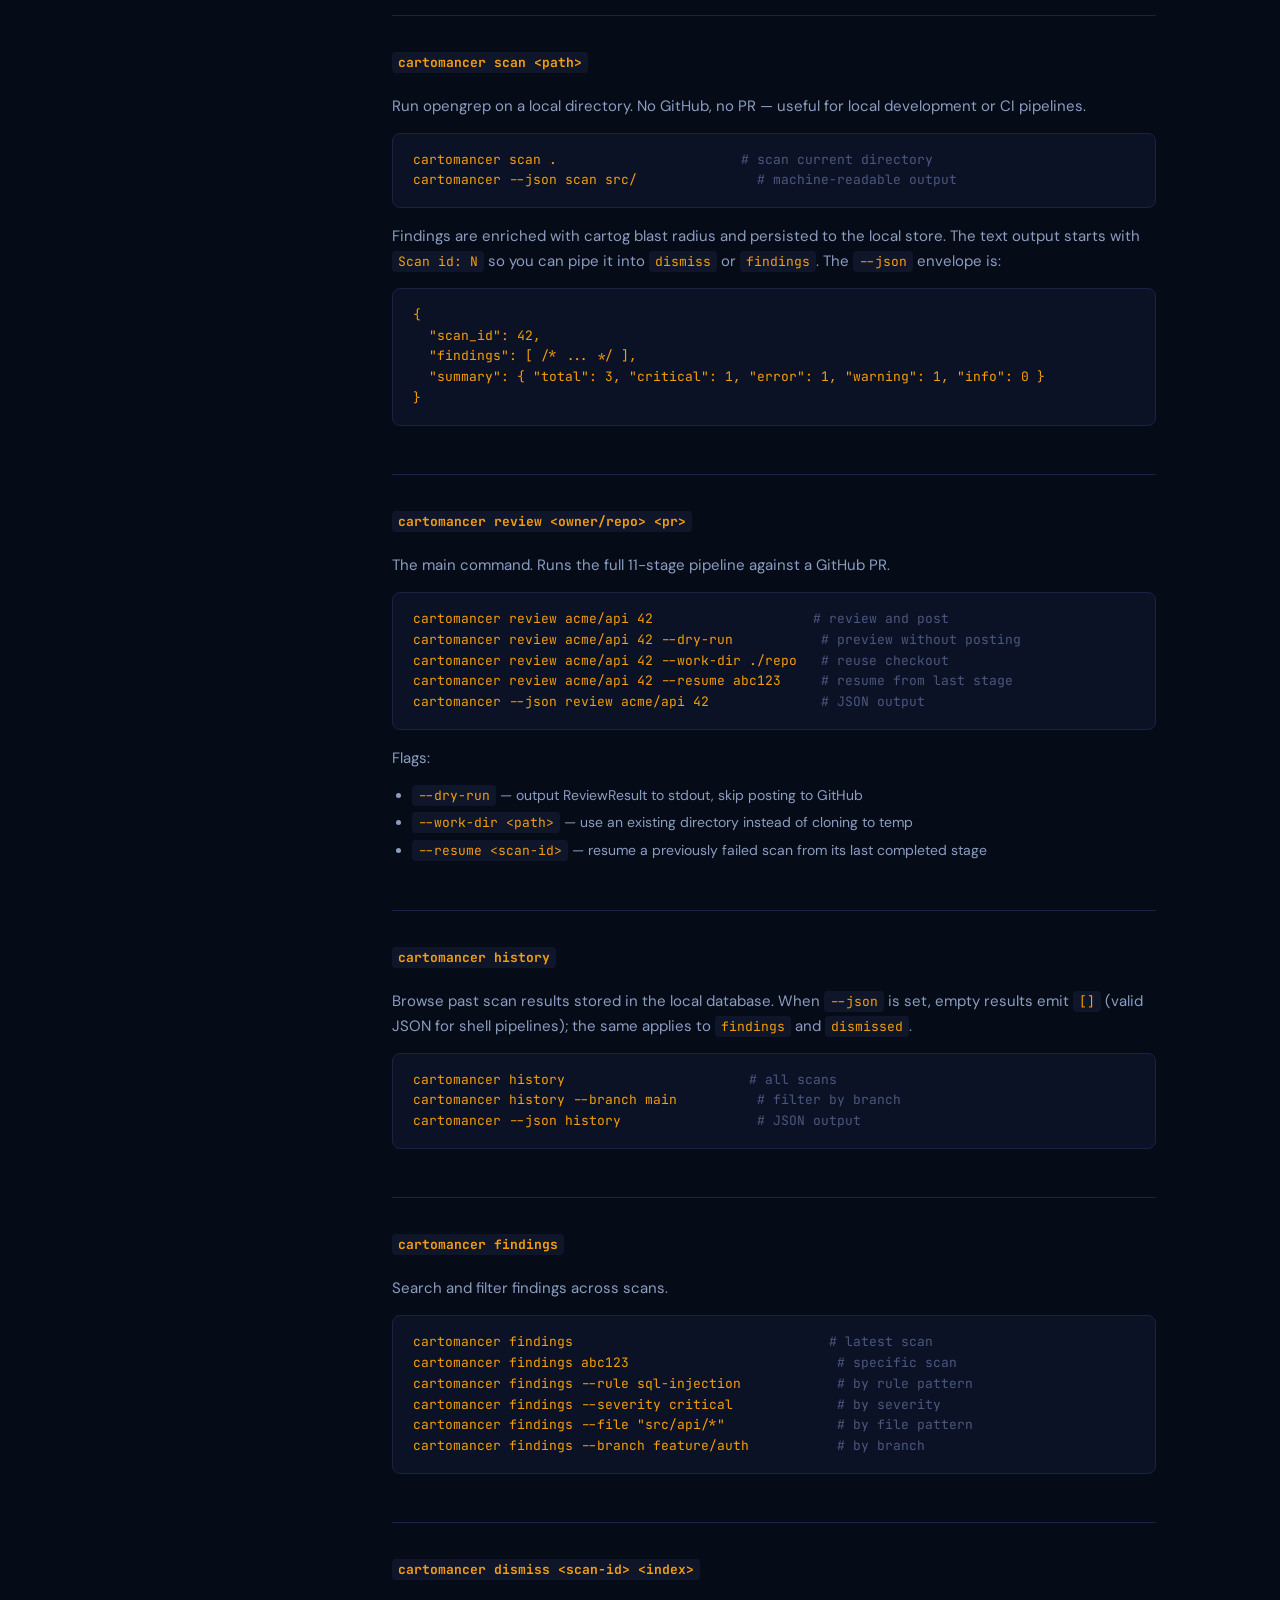
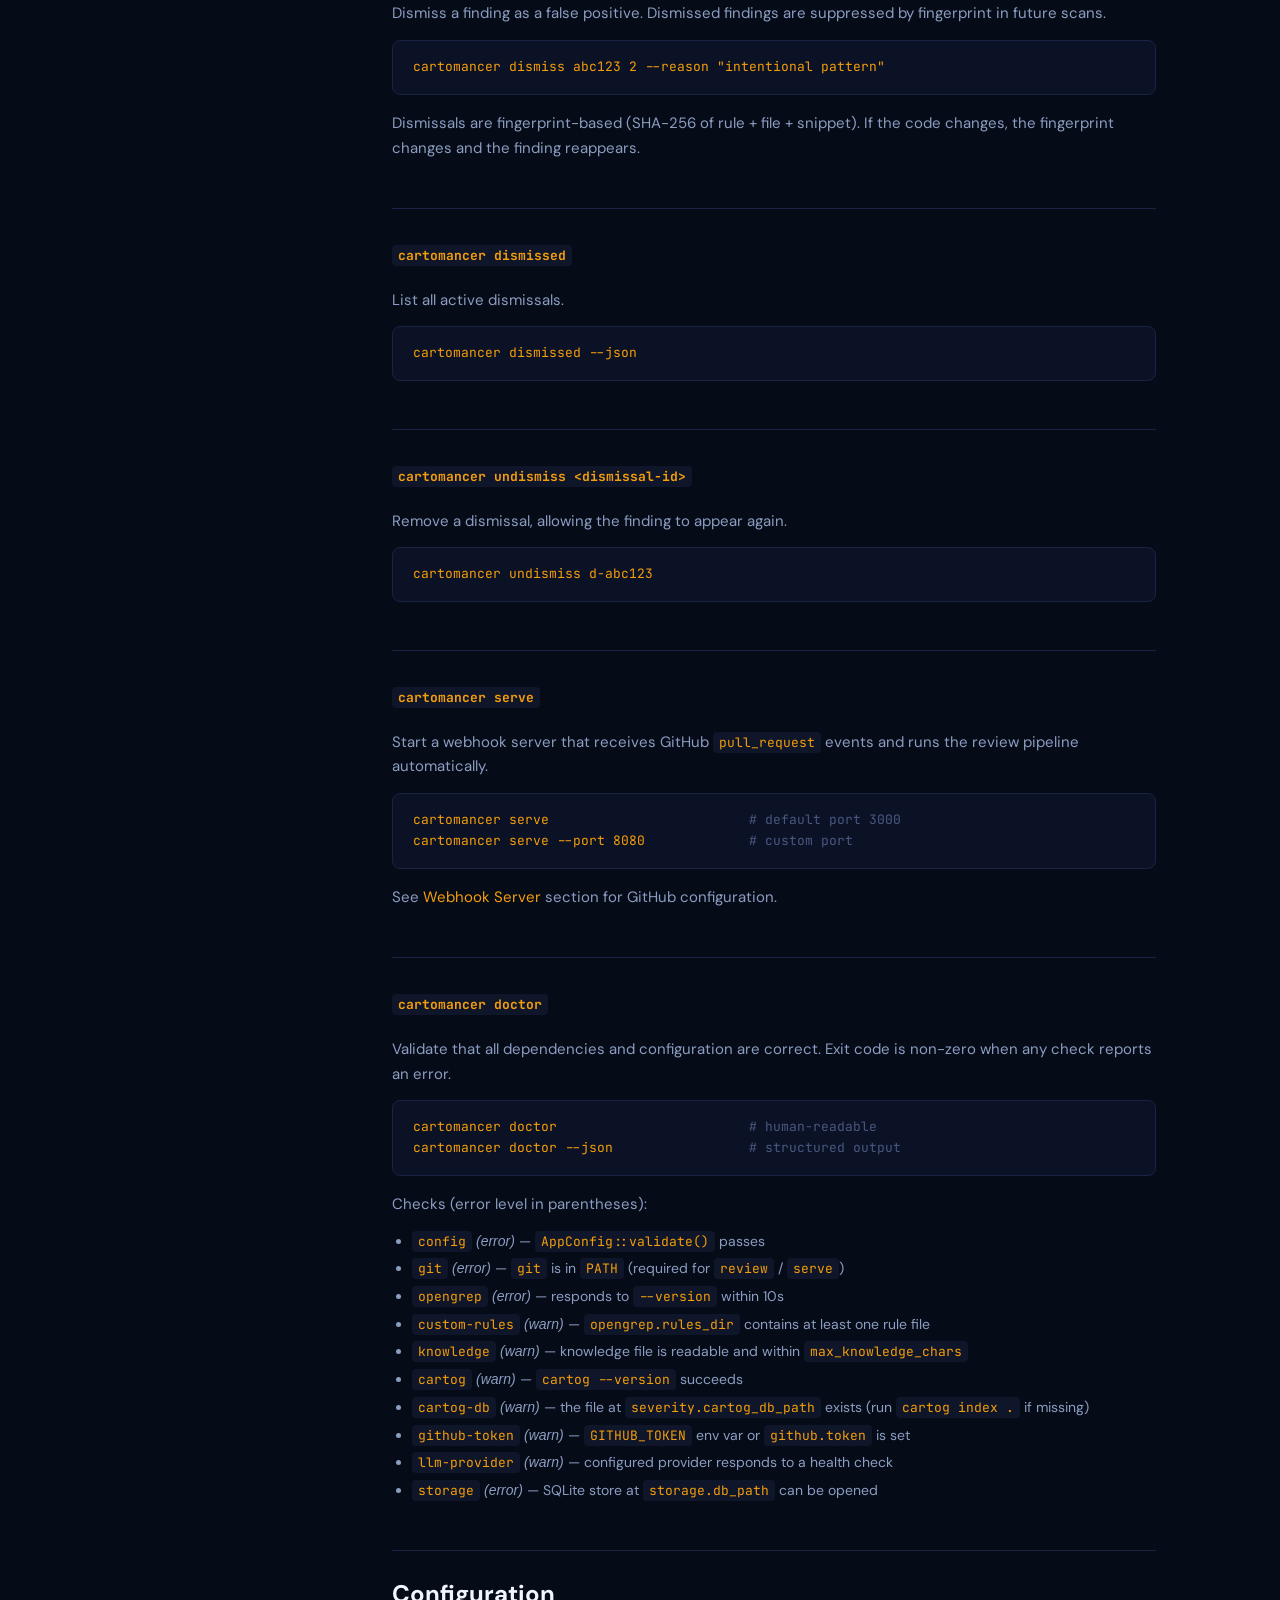
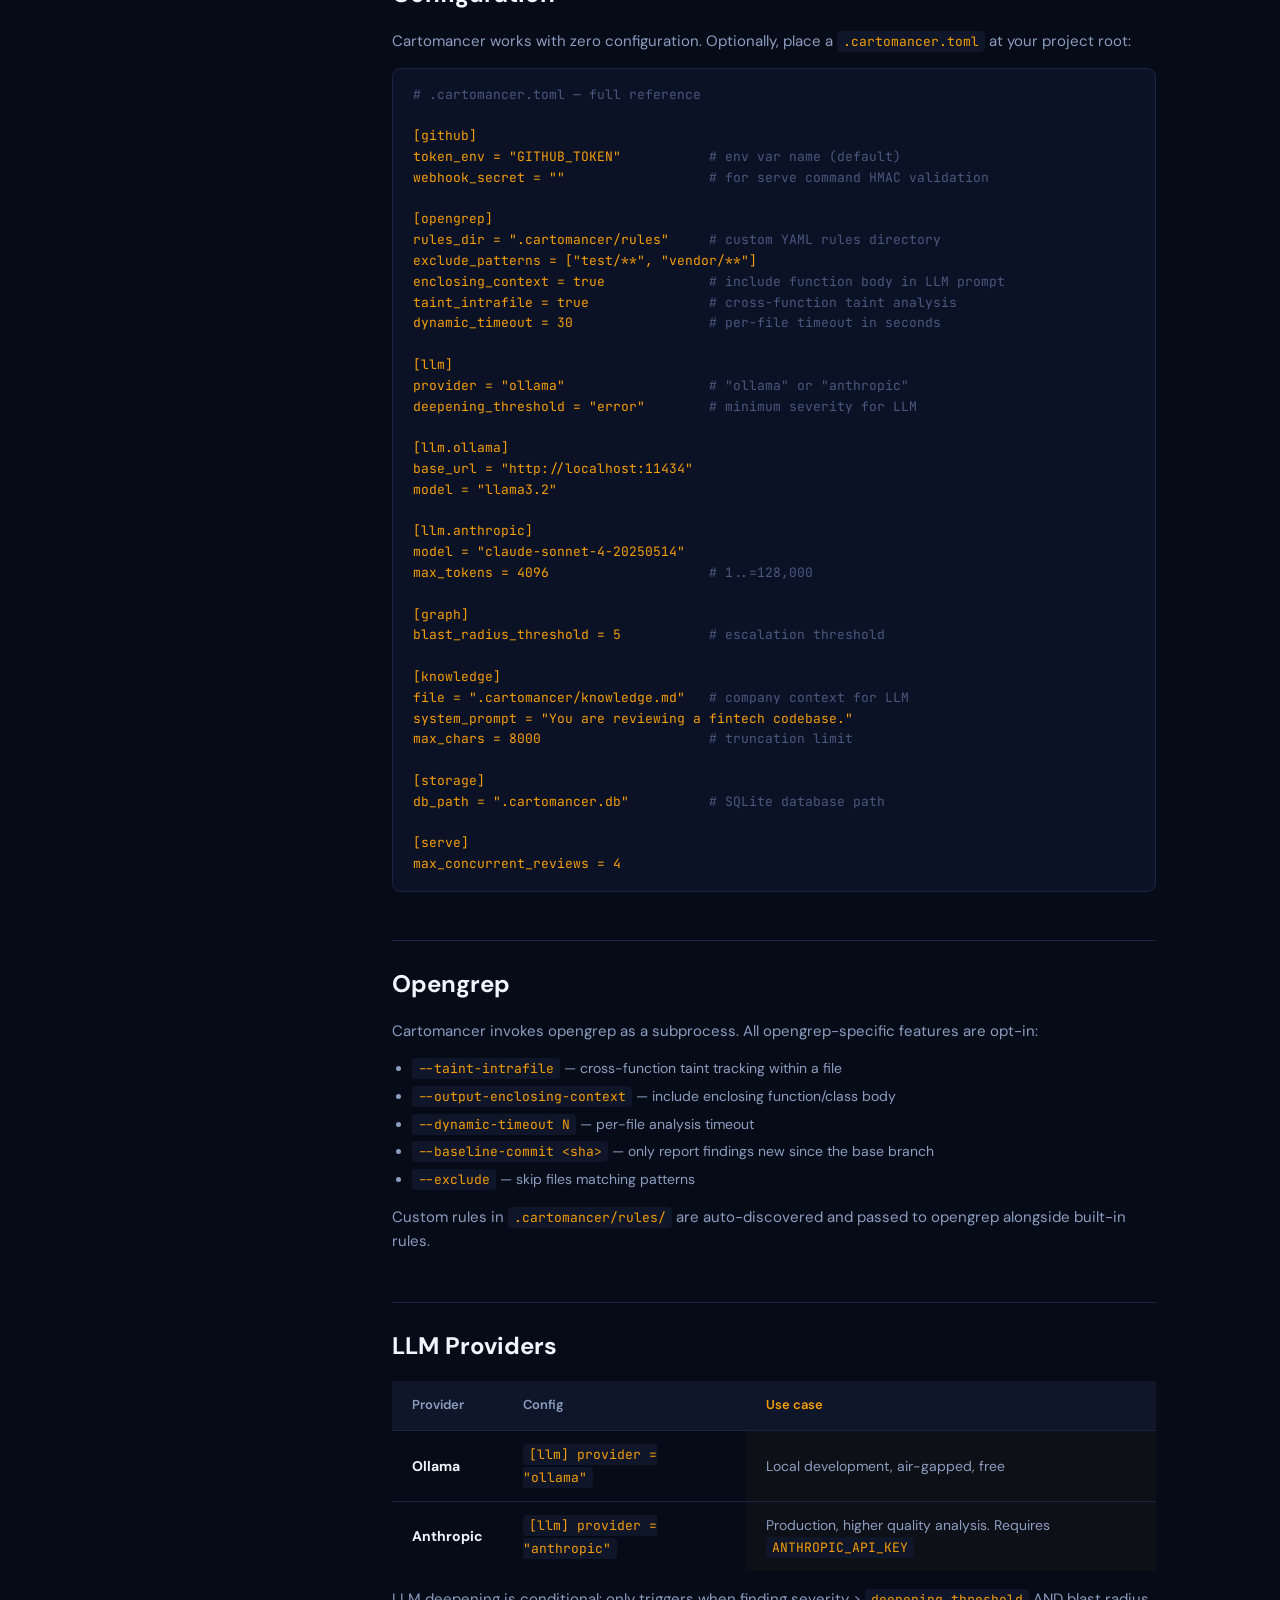
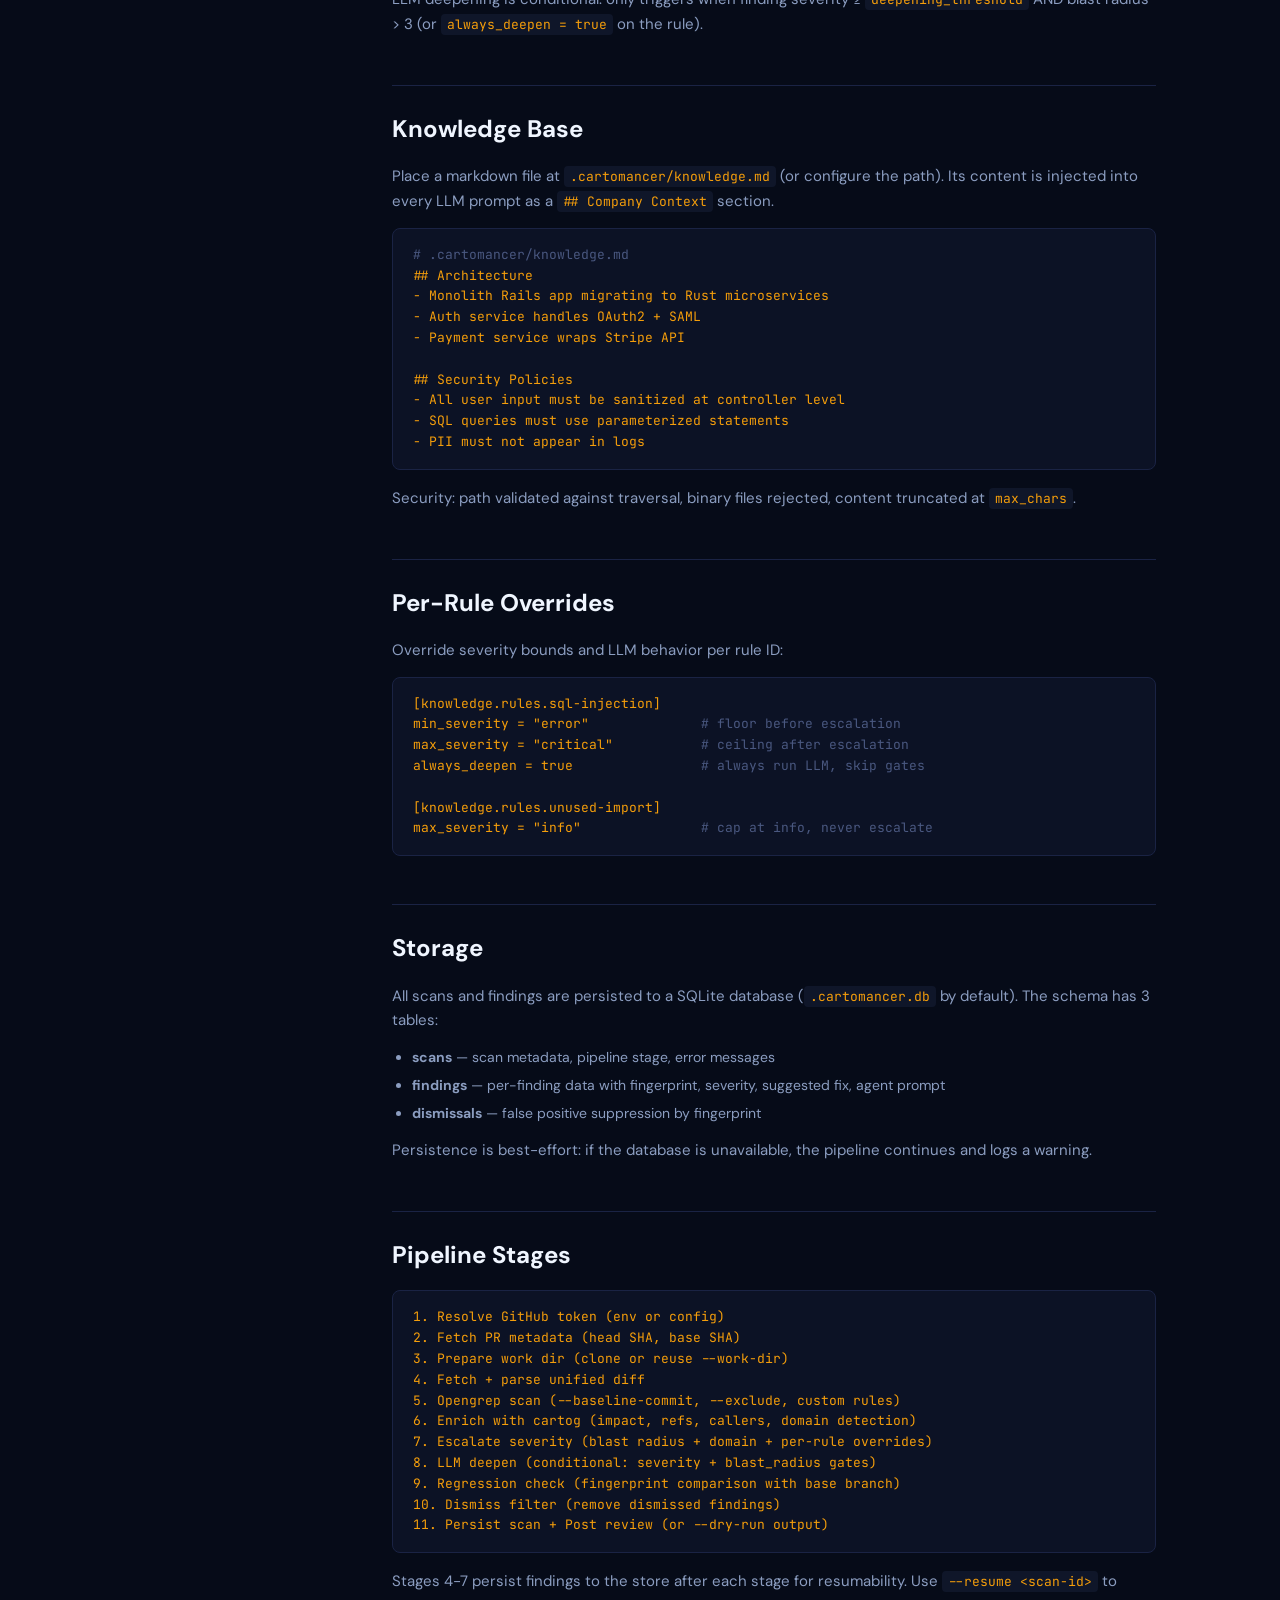
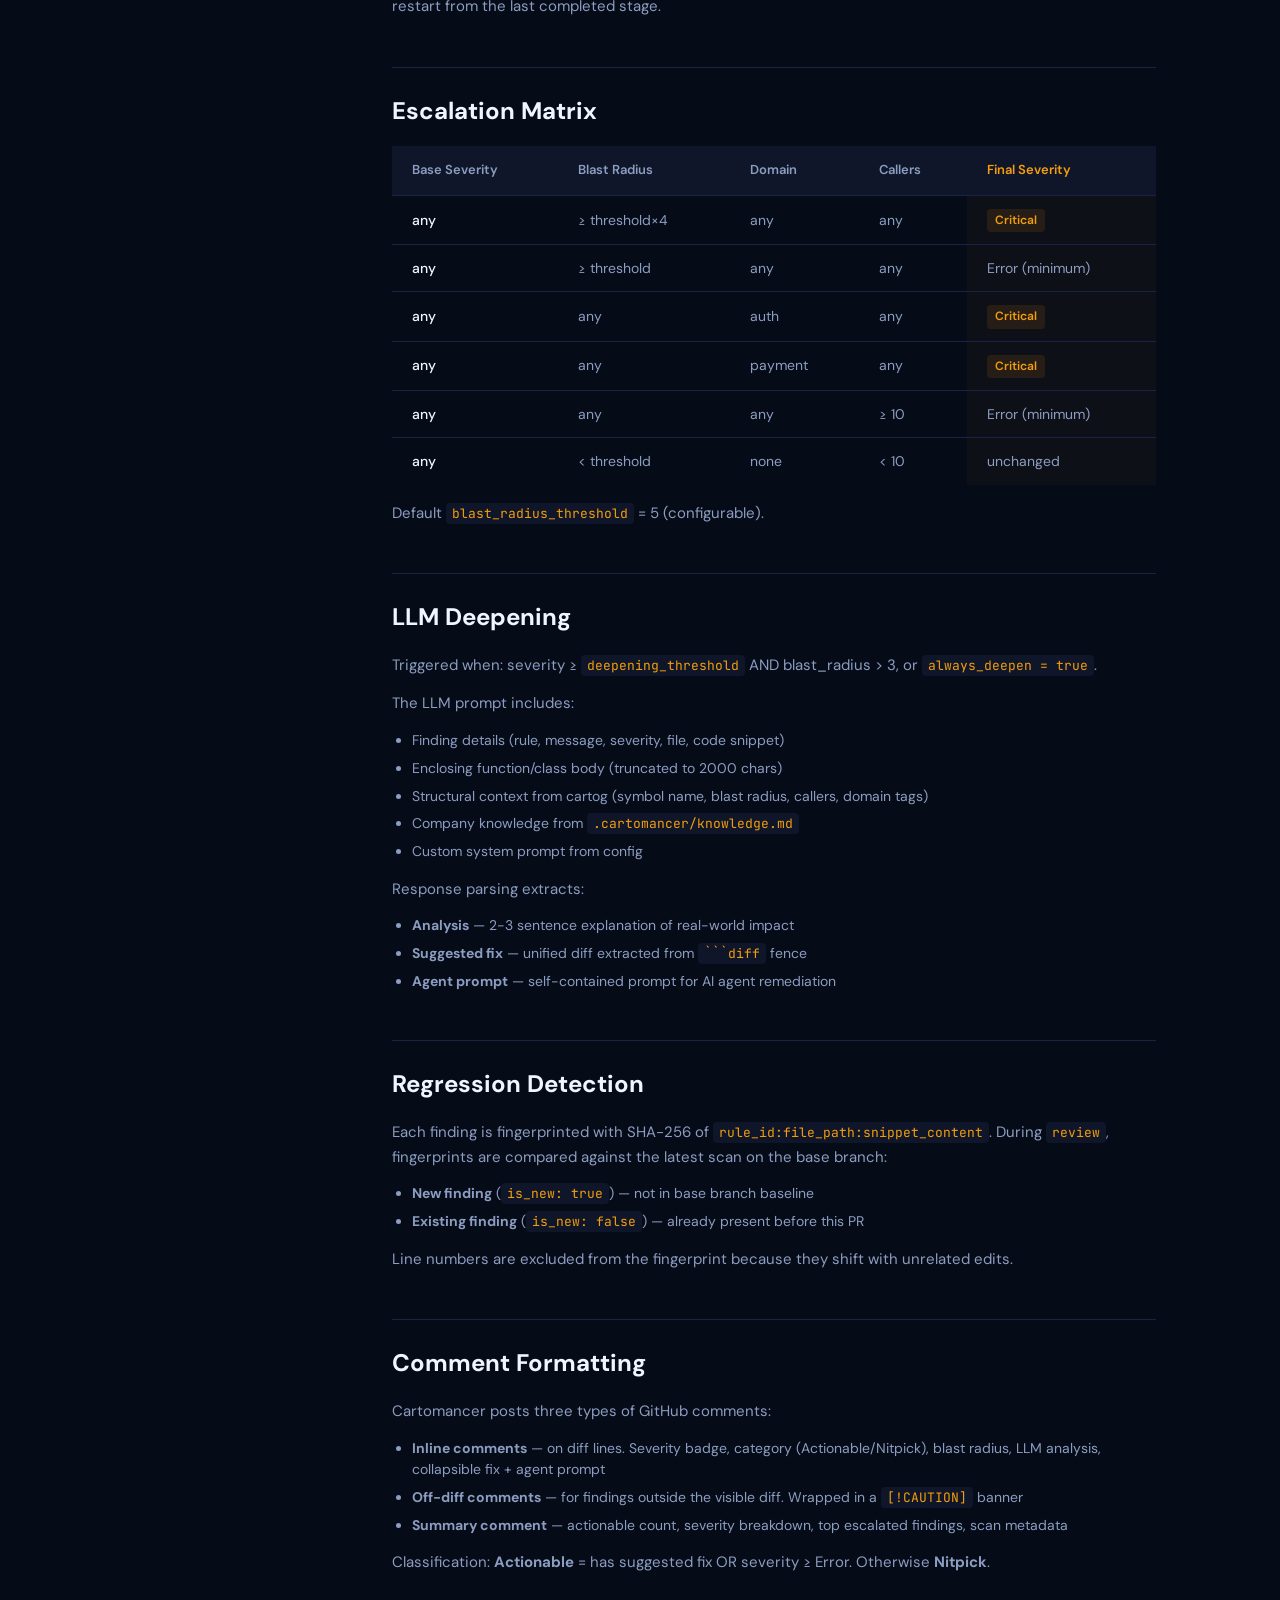
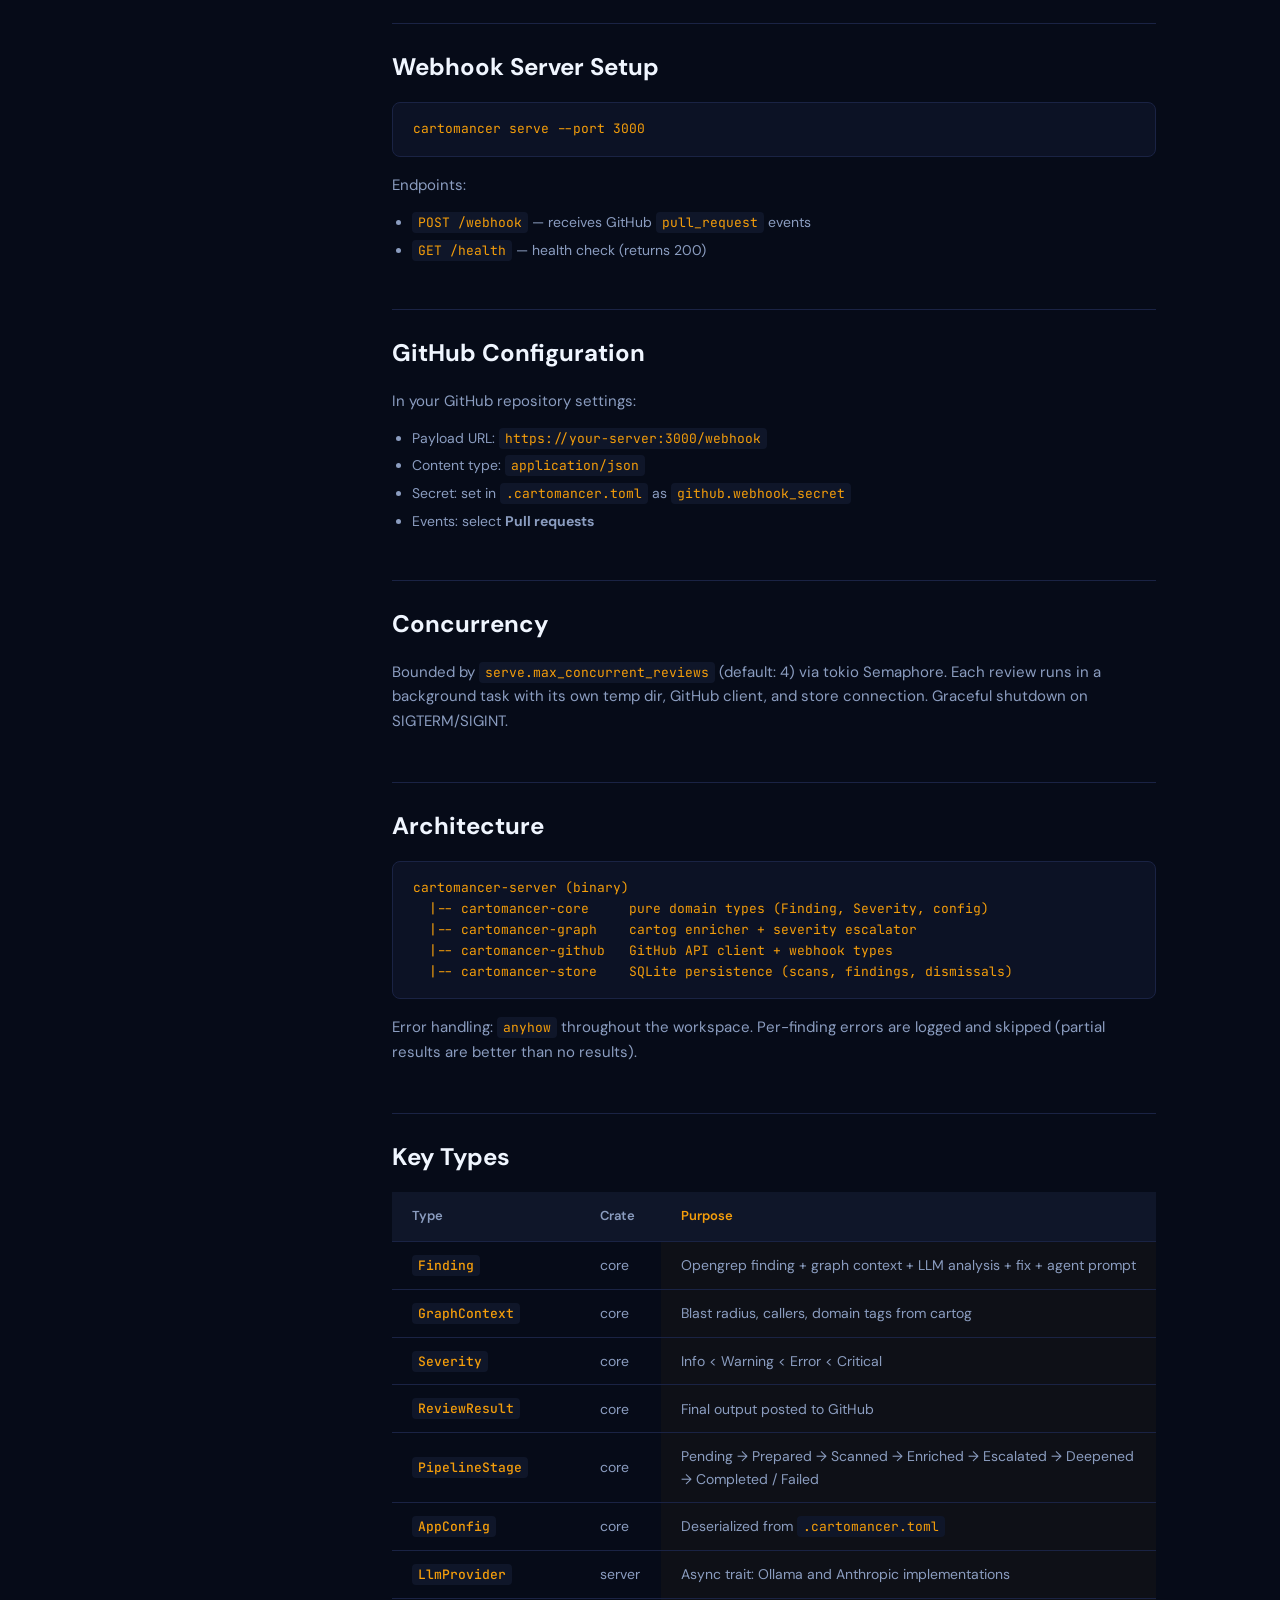
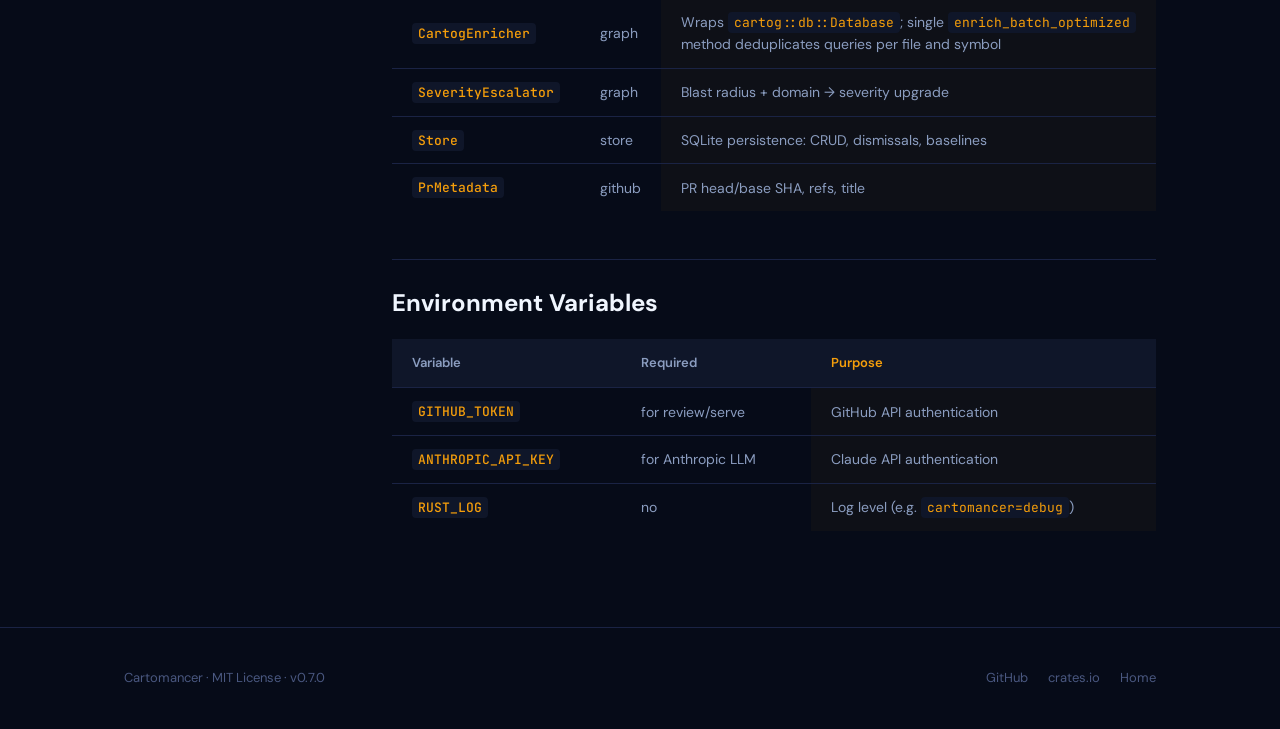
==== commit 10b5814c: "docs: reflect init, scan envelope, new doctor checks, anyhow-only error model - README: add init row" ====
--- a/site/usage.html
+++ b/site/usage.html
@@ -46,6 +46,7 @@
         </div>
         <div class="sidebar-group">
           <div class="sidebar-label">CLI Reference</div>
+          <a href="#cmd-init">cartomancer init</a>
           <a href="#cmd-scan">cartomancer scan</a>
           <a href="#cmd-review">cartomancer review</a>
           <a href="#cmd-history">cartomancer history</a>
@@ -136,11 +137,22 @@
 
       <!-- CLI Reference -->
 
+      <h2 id="cmd-init"><code>cartomancer init [--force]</code></h2>
+      <p>Scaffold a commented <code>.cartomancer.toml</code> at the configured config path (defaults to the current directory). Fails if the file already exists; pass <code>--force</code> to overwrite.</p>
+      <pre>cartomancer init                          <span class="comment"># writes .cartomancer.toml</span>
+cartomancer init --force                   <span class="comment"># overwrite existing config</span></pre>
+      <p>After init, run <code>cartomancer doctor</code> to validate git, opengrep, cartog, and the configured LLM provider are reachable.</p>
+
       <h2 id="cmd-scan"><code>cartomancer scan &lt;path&gt;</code></h2>
       <p>Run opengrep on a local directory. No GitHub, no PR — useful for local development or CI pipelines.</p>
       <pre>cartomancer scan .                       <span class="comment"># scan current directory</span>
-cartomancer scan src/ --json              <span class="comment"># JSON output</span></pre>
-      <p>Findings are enriched with cartog blast radius and persisted to the local store.</p>
+cartomancer --json scan src/               <span class="comment"># machine-readable output</span></pre>
+      <p>Findings are enriched with cartog blast radius and persisted to the local store. The text output starts with <code>Scan id: N</code> so you can pipe it into <code>dismiss</code> or <code>findings</code>. The <code>--json</code> envelope is:</p>
+      <pre>{
+  "scan_id": 42,
+  "findings": [ /* ... */ ],
+  "summary": { "total": 3, "critical": 1, "error": 1, "warning": 1, "info": 0 }
+}</pre>
 
       <h2 id="cmd-review"><code>cartomancer review &lt;owner/repo&gt; &lt;pr&gt;</code></h2>
       <p>The main command. Runs the full 11-stage pipeline against a GitHub PR.</p>
@@ -157,10 +169,10 @@
       </ul>
 
       <h2 id="cmd-history"><code>cartomancer history</code></h2>
-      <p>Browse past scan results stored in the local database.</p>
+      <p>Browse past scan results stored in the local database. When <code>--json</code> is set, empty results emit <code>[]</code> (valid JSON for shell pipelines); the same applies to <code>findings</code> and <code>dismissed</code>.</p>
       <pre>cartomancer history                       <span class="comment"># all scans</span>
 cartomancer history --branch main          <span class="comment"># filter by branch</span>
-cartomancer history --json                 <span class="comment"># JSON output</span></pre>
+cartomancer --json history                 <span class="comment"># JSON output</span></pre>
 
       <h2 id="cmd-findings"><code>cartomancer findings</code></h2>
       <p>Search and filter findings across scans.</p>
@@ -191,10 +203,22 @@
       <p>See <a href="#webhook-setup">Webhook Server</a> section for GitHub configuration.</p>
 
       <h2 id="cmd-doctor"><code>cartomancer doctor</code></h2>
-      <p>Validate that all dependencies and configuration are correct.</p>
+      <p>Validate that all dependencies and configuration are correct. Exit code is non-zero when any check reports an error.</p>
       <pre>cartomancer doctor                        <span class="comment"># human-readable</span>
 cartomancer doctor --json                 <span class="comment"># structured output</span></pre>
-      <p>Checks: opengrep in PATH, GitHub token, LLM provider, database, custom rules directory, knowledge file.</p>
+      <p>Checks (error level in parentheses):</p>
+      <ul>
+        <li><code>config</code> <em>(error)</em> — <code>AppConfig::validate()</code> passes</li>
+        <li><code>git</code> <em>(error)</em> — <code>git</code> is in <code>PATH</code> (required for <code>review</code> / <code>serve</code>)</li>
+        <li><code>opengrep</code> <em>(error)</em> — responds to <code>--version</code> within 10s</li>
+        <li><code>custom-rules</code> <em>(warn)</em> — <code>opengrep.rules_dir</code> contains at least one rule file</li>
+        <li><code>knowledge</code> <em>(warn)</em> — knowledge file is readable and within <code>max_knowledge_chars</code></li>
+        <li><code>cartog</code> <em>(warn)</em> — <code>cartog --version</code> succeeds</li>
+        <li><code>cartog-db</code> <em>(warn)</em> — the file at <code>severity.cartog_db_path</code> exists (run <code>cartog index .</code> if missing)</li>
+        <li><code>github-token</code> <em>(warn)</em> — <code>GITHUB_TOKEN</code> env var or <code>github.token</code> is set</li>
+        <li><code>llm-provider</code> <em>(warn)</em> — configured provider responds to a health check</li>
+        <li><code>storage</code> <em>(error)</em> — SQLite store at <code>storage.db_path</code> can be opened</li>
+      </ul>
 
       <!-- Configuration -->
 
@@ -399,7 +423,7 @@
   |-- cartomancer-graph    cartog enricher + severity escalator
   |-- cartomancer-github   GitHub API client + webhook types
   |-- cartomancer-store    SQLite persistence (scans, findings, dismissals)</pre>
-      <p>Error handling: <code>thiserror</code> in core, <code>anyhow</code> elsewhere. Per-finding errors are logged and skipped (partial results are better than no results).</p>
+      <p>Error handling: <code>anyhow</code> throughout the workspace. Per-finding errors are logged and skipped (partial results are better than no results).</p>
 
       <h2 id="key-types">Key Types</h2>
       <table>
@@ -411,10 +435,10 @@
           <tr><td><code>GraphContext</code></td><td>core</td><td>Blast radius, callers, domain tags from cartog</td></tr>
           <tr><td><code>Severity</code></td><td>core</td><td>Info &lt; Warning &lt; Error &lt; Critical</td></tr>
           <tr><td><code>ReviewResult</code></td><td>core</td><td>Final output posted to GitHub</td></tr>
-          <tr><td><code>PipelineStage</code></td><td>core</td><td>Pending &rarr; Scanned &rarr; Enriched &rarr; Escalated &rarr; Deepened &rarr; Completed / Failed</td></tr>
+          <tr><td><code>PipelineStage</code></td><td>core</td><td>Pending &rarr; Prepared &rarr; Scanned &rarr; Enriched &rarr; Escalated &rarr; Deepened &rarr; Completed / Failed</td></tr>
           <tr><td><code>AppConfig</code></td><td>core</td><td>Deserialized from <code>.cartomancer.toml</code></td></tr>
           <tr><td><code>LlmProvider</code></td><td>server</td><td>Async trait: Ollama and Anthropic implementations</td></tr>
-          <tr><td><code>CartogEnricher</code></td><td>graph</td><td>Wraps cartog::db::Database for blast radius queries</td></tr>
+          <tr><td><code>CartogEnricher</code></td><td>graph</td><td>Wraps <code>cartog::db::Database</code>; single <code>enrich_batch_optimized</code> method deduplicates queries per file and symbol</td></tr>
           <tr><td><code>SeverityEscalator</code></td><td>graph</td><td>Blast radius + domain &rarr; severity upgrade</td></tr>
           <tr><td><code>Store</code></td><td>store</td><td>SQLite persistence: CRUD, dismissals, baselines</td></tr>
           <tr><td><code>PrMetadata</code></td><td>github</td><td>PR head/base SHA, refs, title</td></tr>
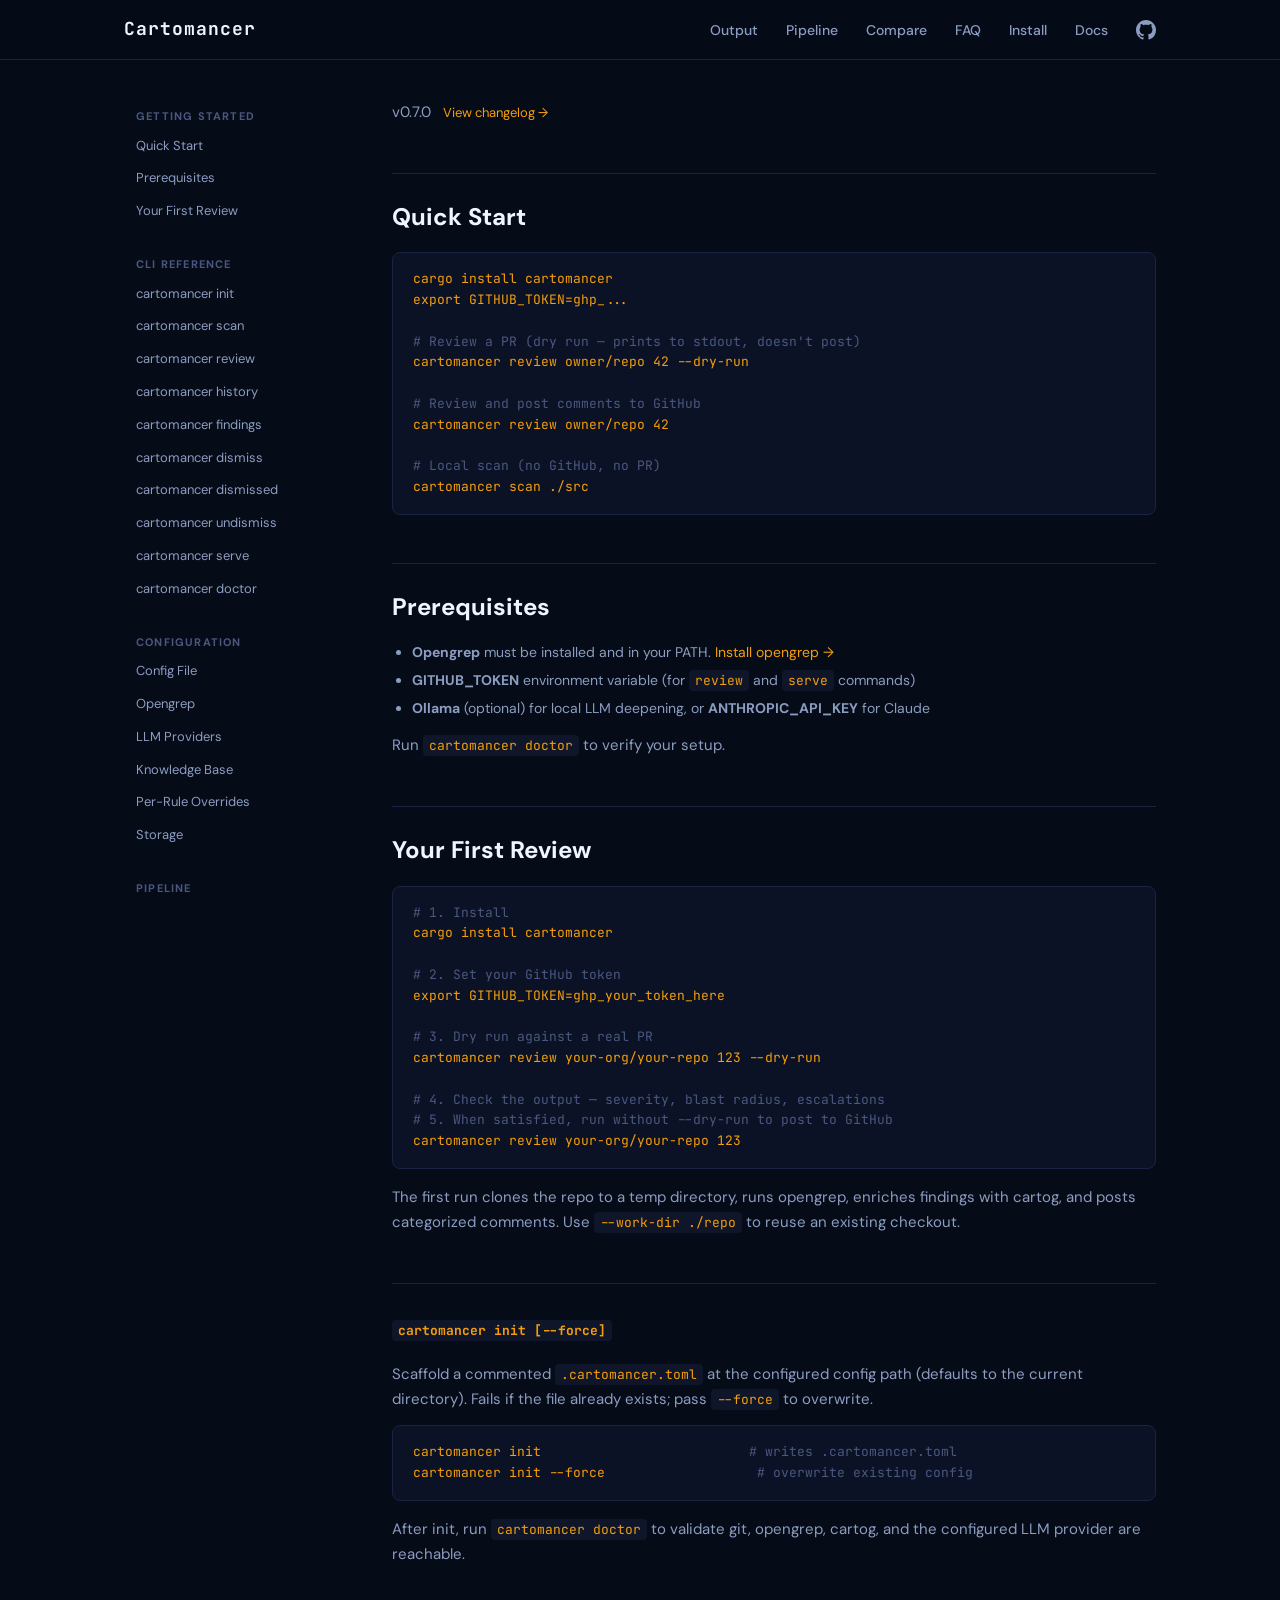
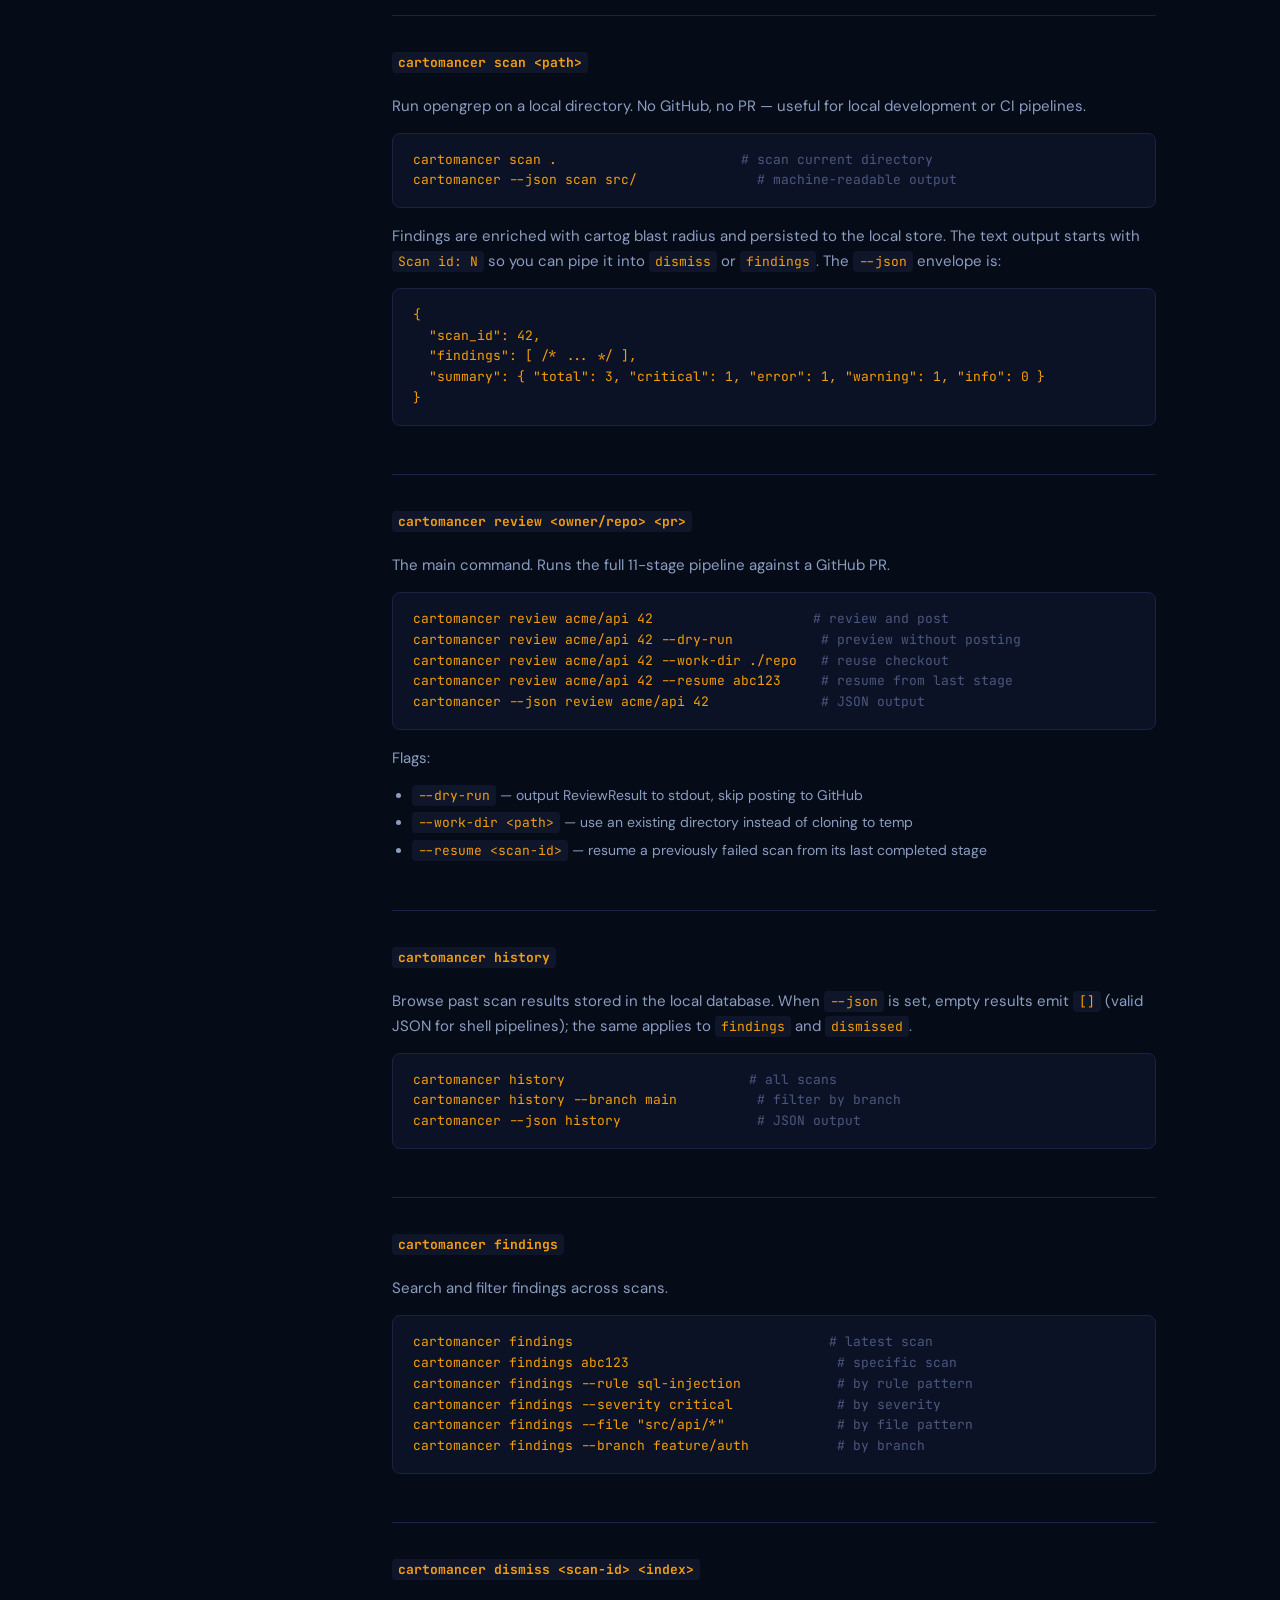
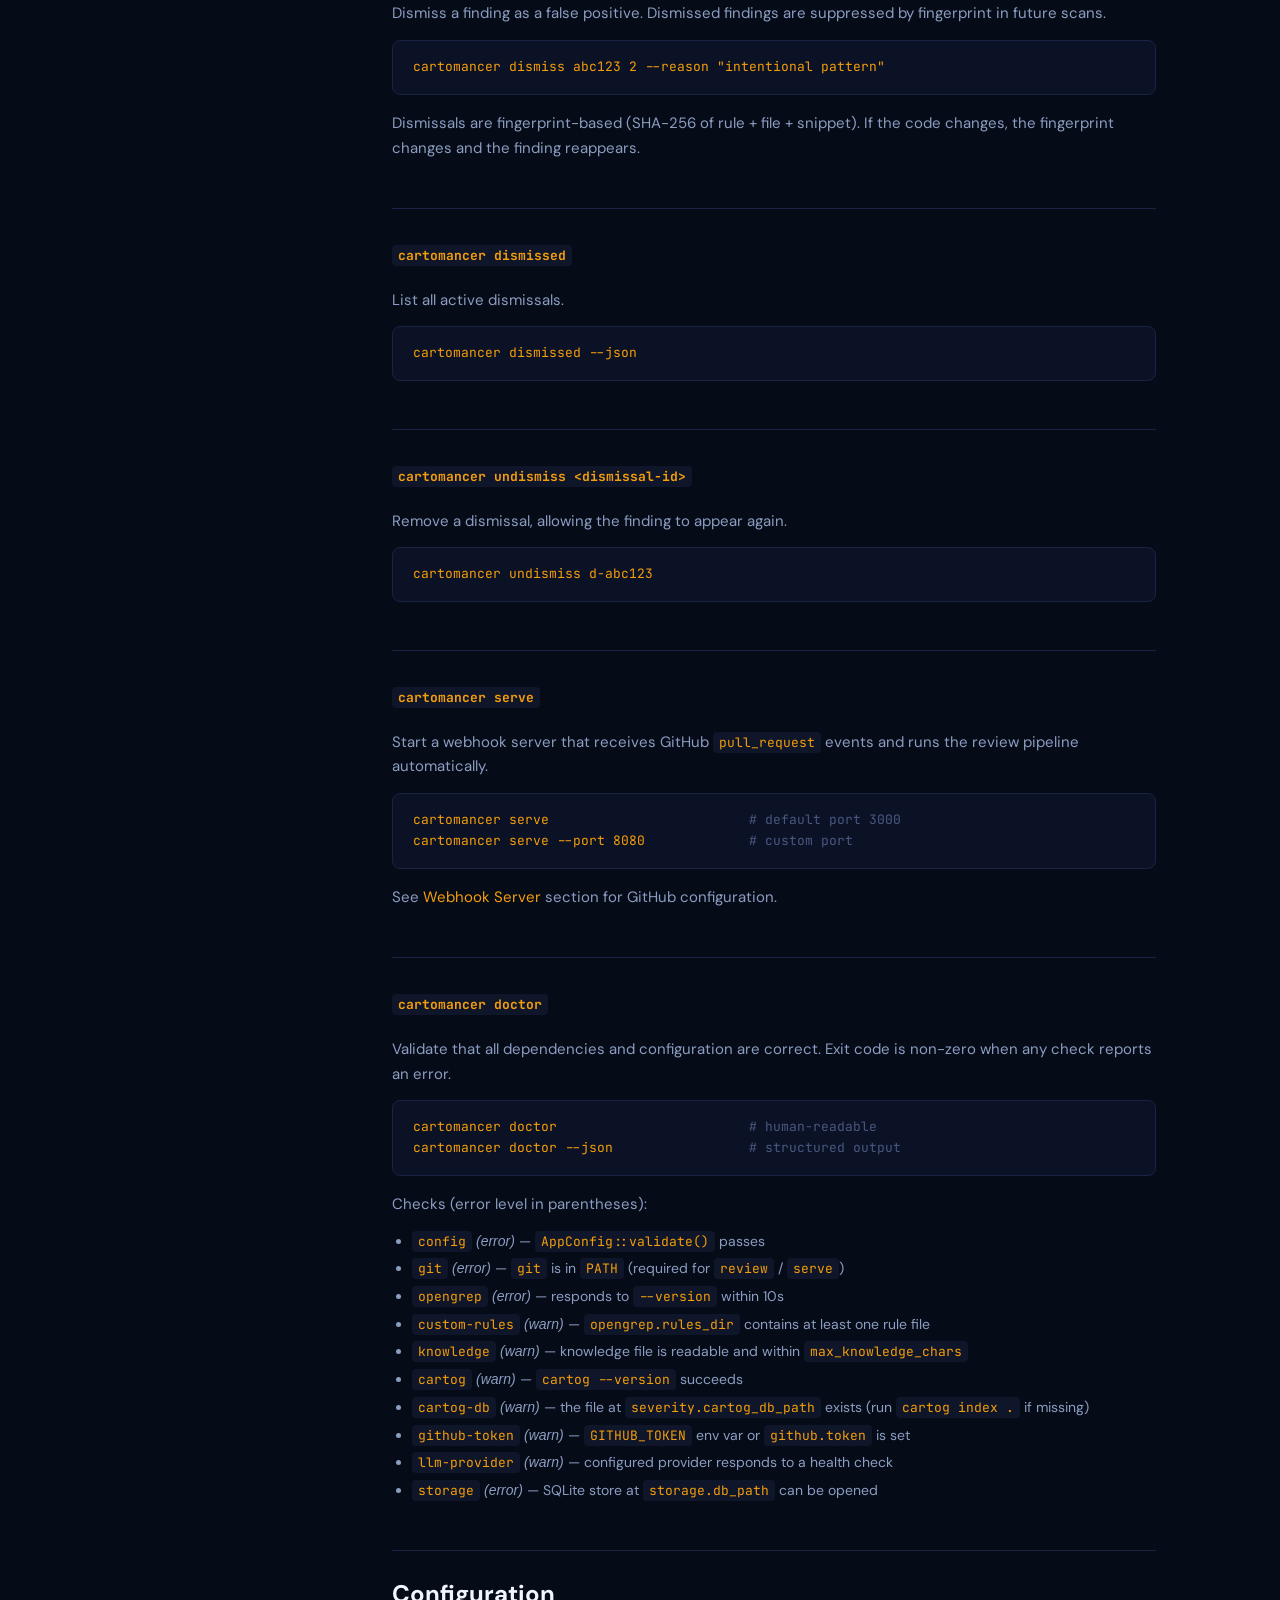
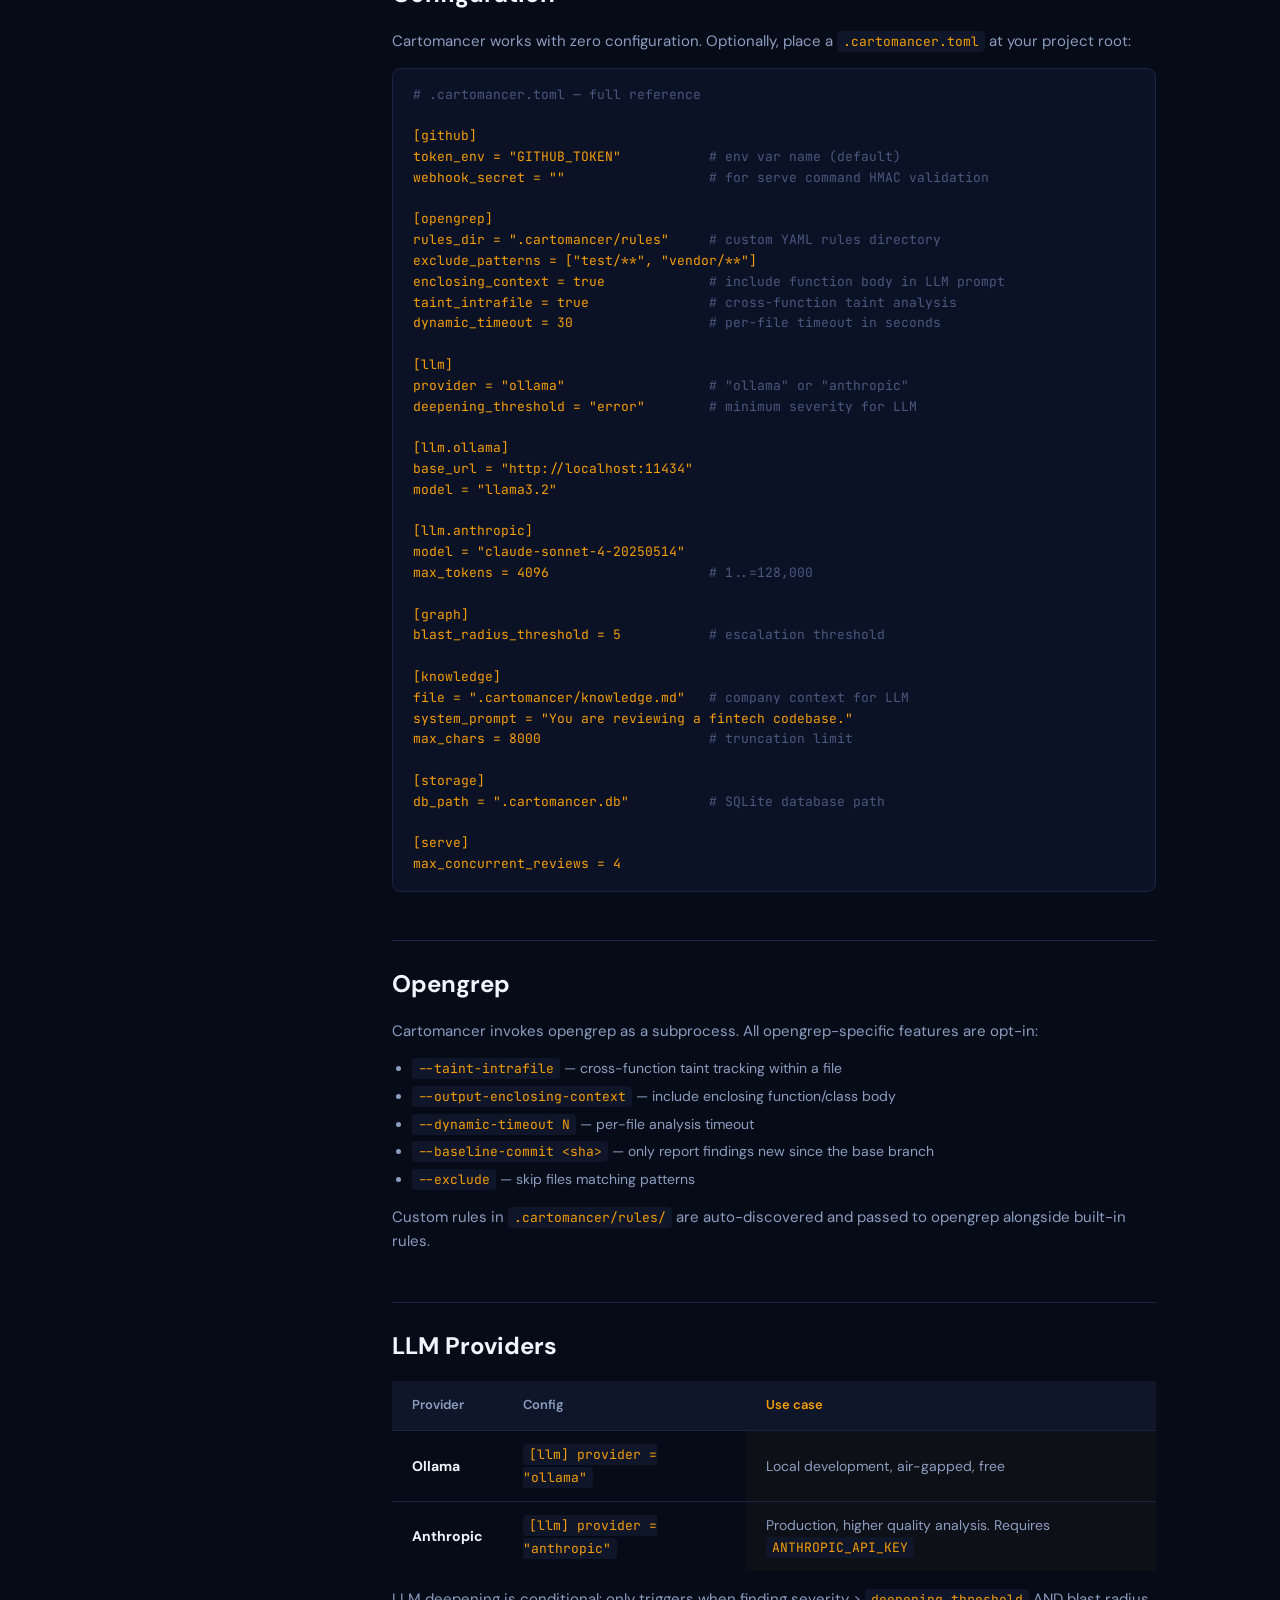
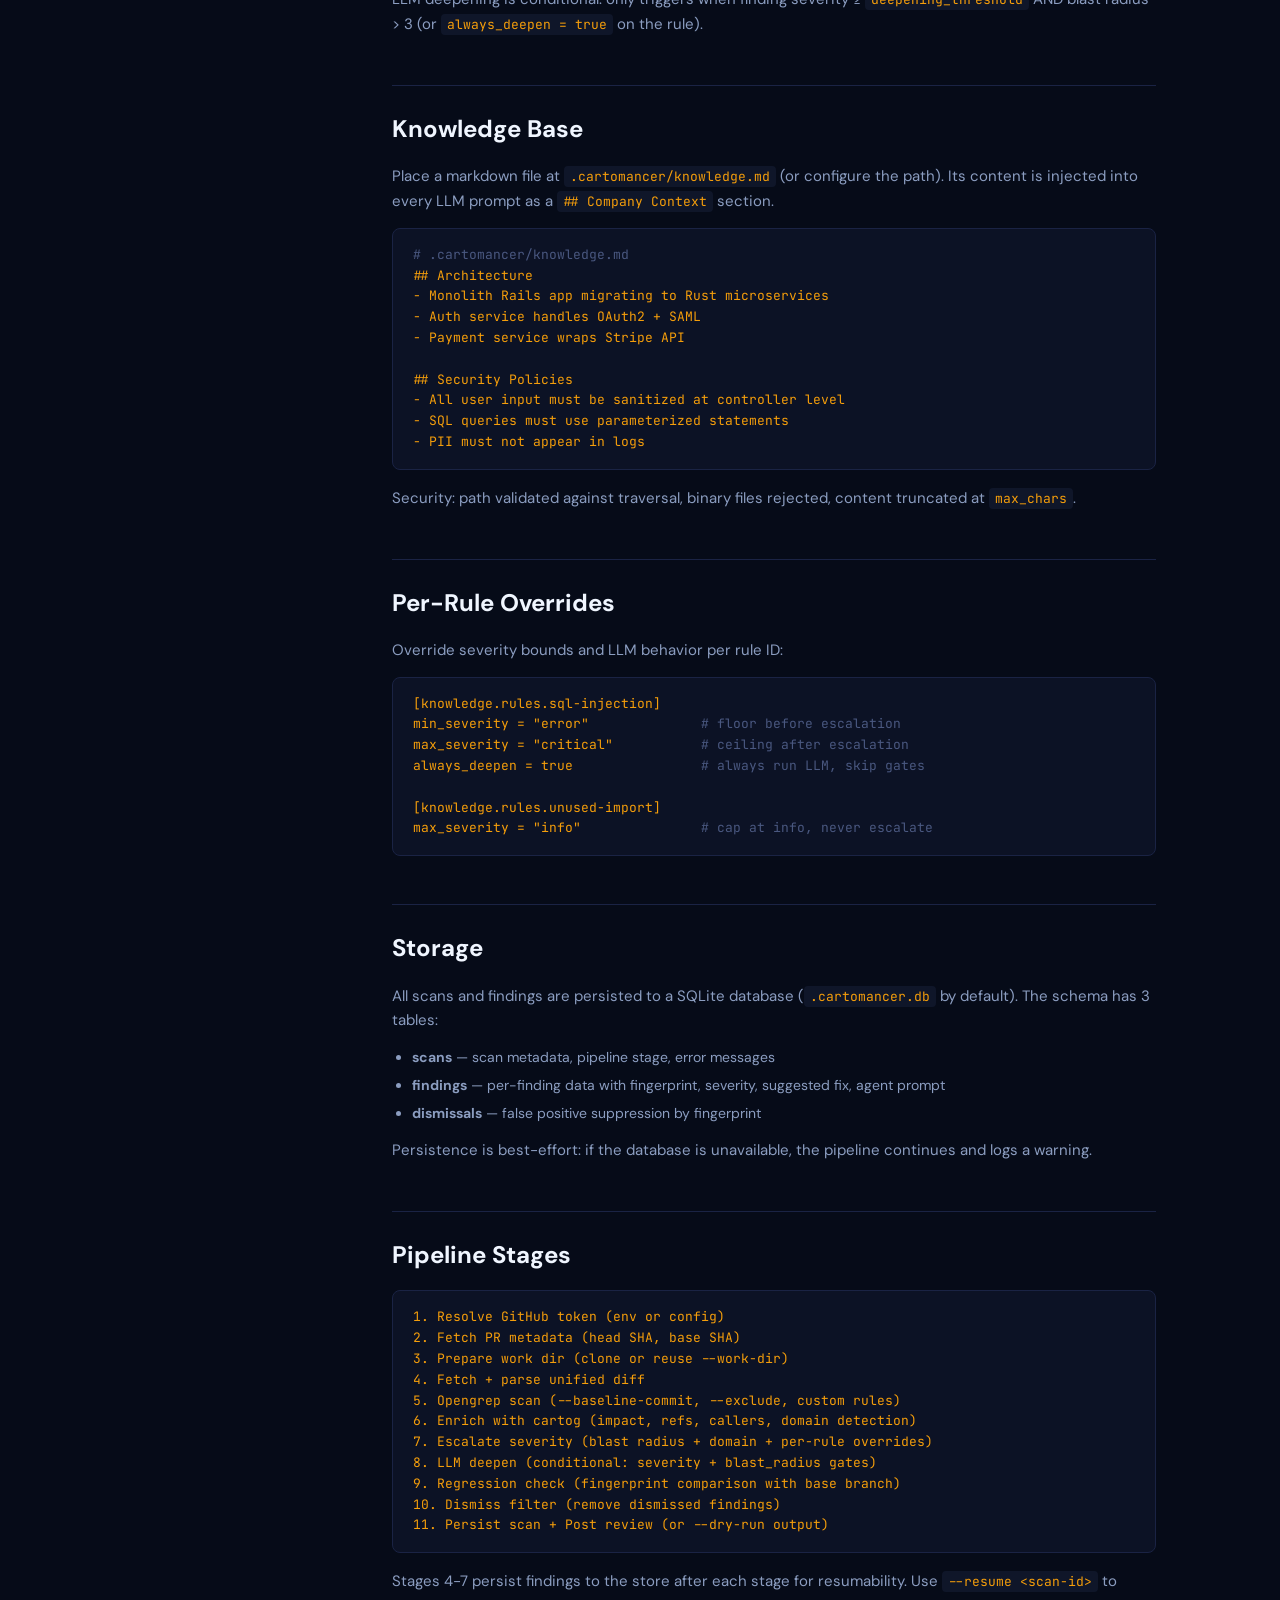
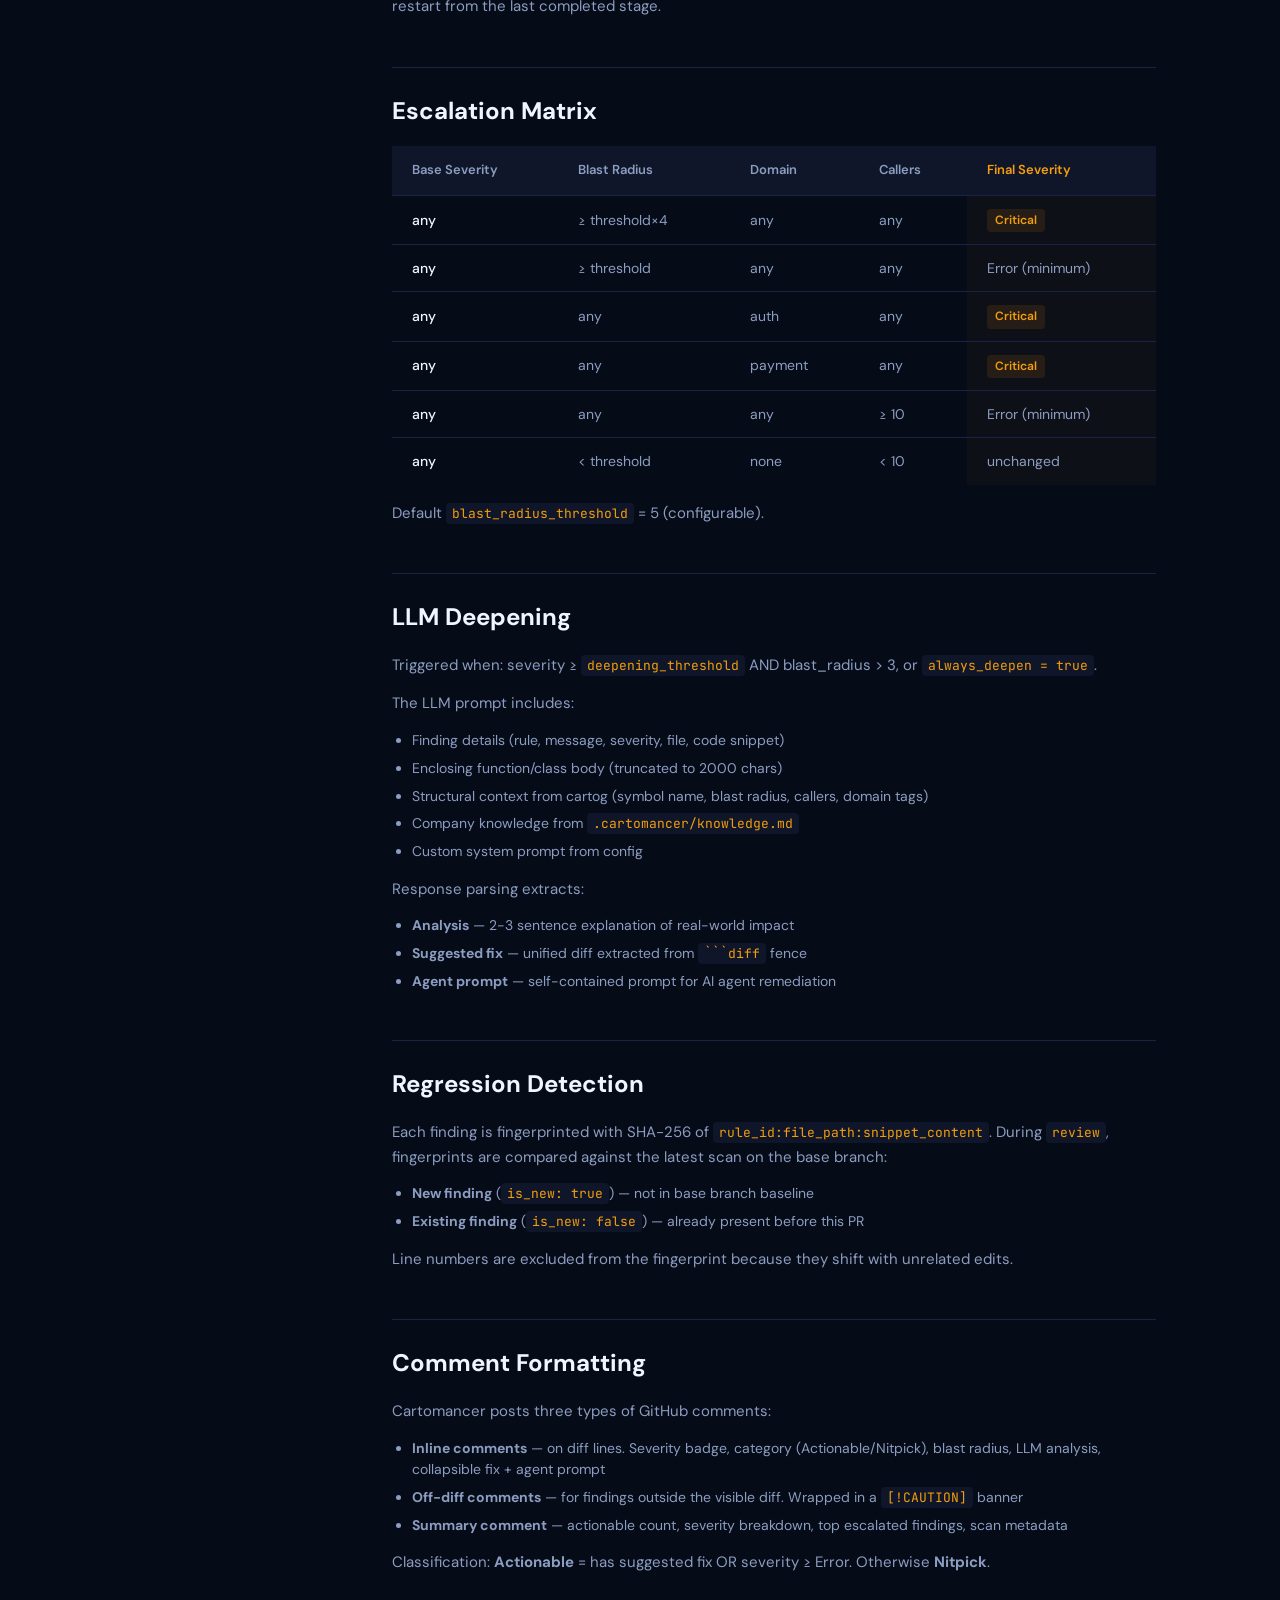
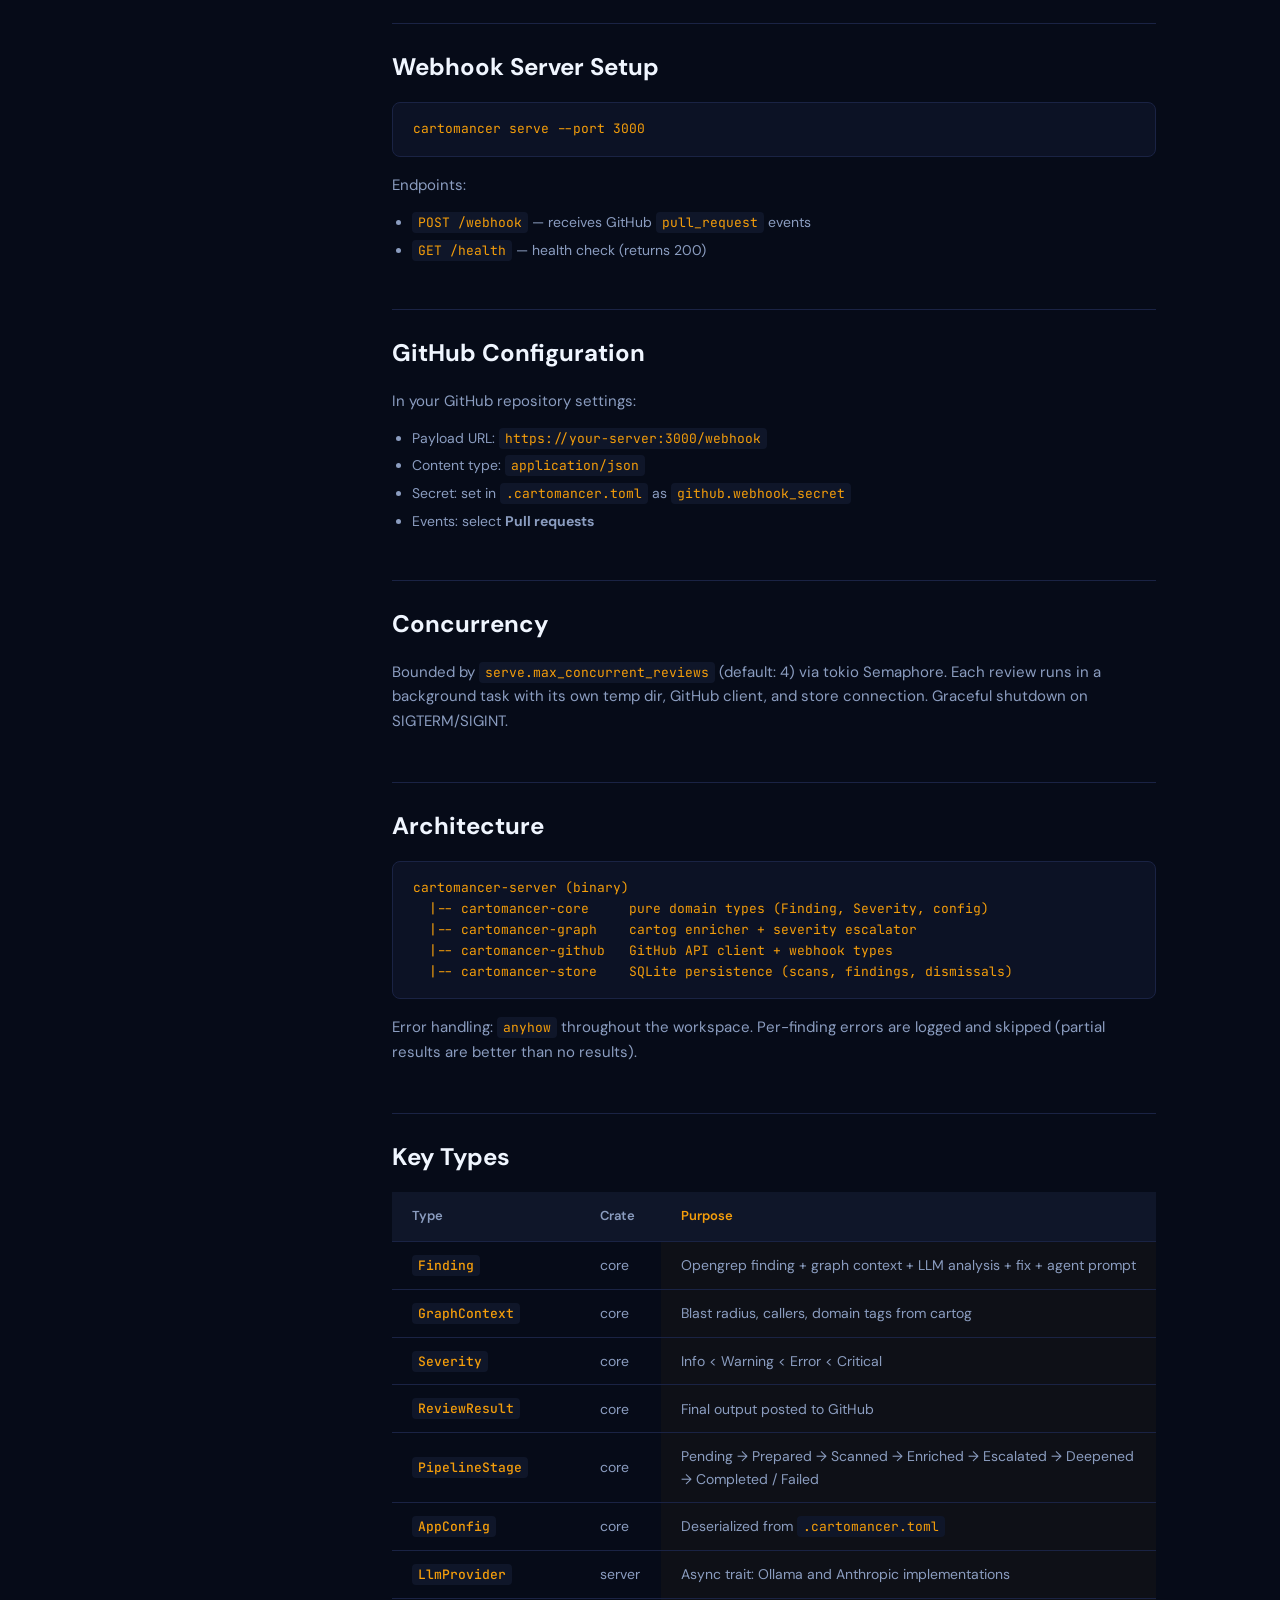
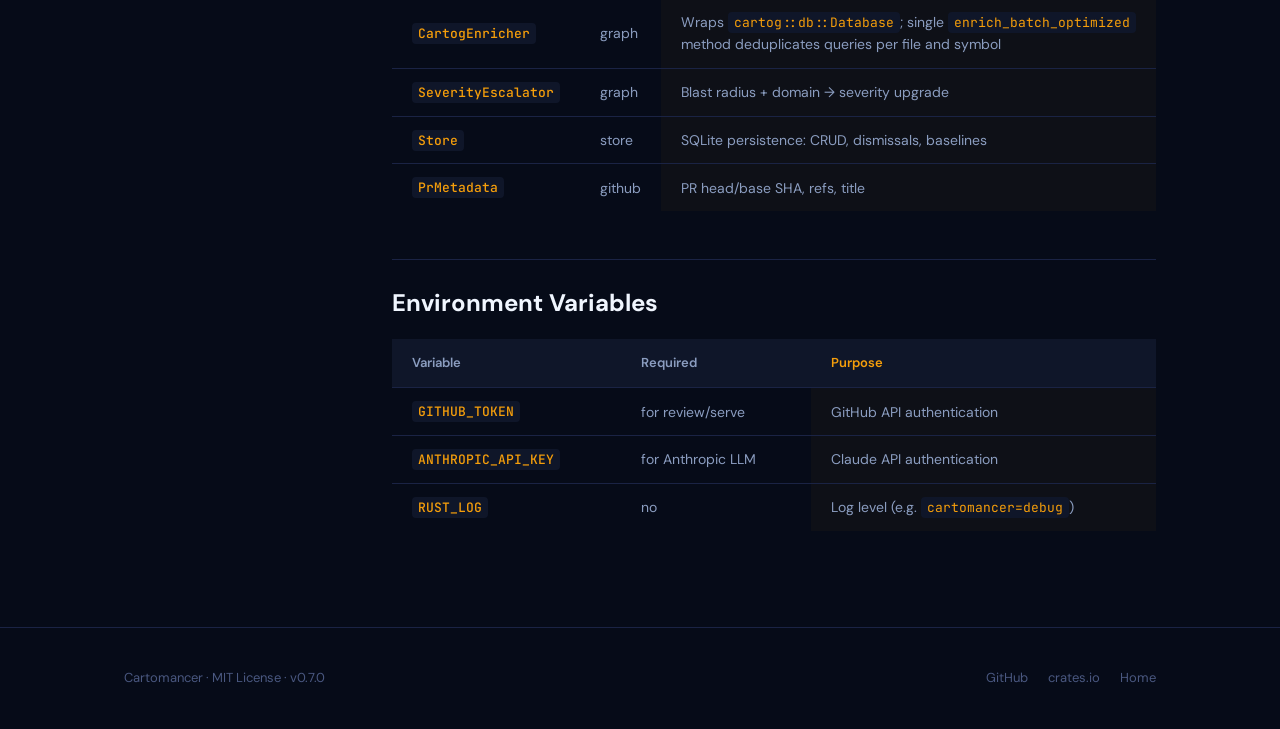
==== commit fb82b48c: "docs(site): improve landing page appeal for new developers Add PR comment preview, audience quotes, " ====
--- a/site/usage.html
+++ b/site/usage.html
@@ -5,6 +5,7 @@
   <meta name="viewport" content="width=device-width, initial-scale=1.0">
   <title>Cartomancer — Documentation</title>
   <meta name="description" content="CLI reference, configuration, pipeline stages, and webhook setup for Cartomancer.">
+  <link rel="icon" type="image/svg+xml" href="data:image/svg+xml,%3Csvg xmlns='http://www.w3.org/2000/svg' viewBox='0 0 100 100'%3E%3Crect width='100' height='100' rx='20' fill='%23060b18'/%3E%3Ctext x='50' y='68' font-size='60' text-anchor='middle' font-family='monospace' font-weight='bold' fill='%23f59e0b'%3E⌘%3C/text%3E%3C/svg%3E">
   <link rel="stylesheet" href="style.css">
 </head>
 <body>
@@ -17,9 +18,10 @@
       <span></span><span></span><span></span>
     </button>
     <ul class="nav-links">
-      <li><a href="index.html#features">Features</a></li>
+      <li><a href="index.html#preview">Output</a></li>
       <li><a href="index.html#pipeline">Pipeline</a></li>
       <li><a href="index.html#compare">Compare</a></li>
+      <li><a href="index.html#faq">FAQ</a></li>
       <li><a href="index.html#install">Install</a></li>
       <li><a href="usage.html">Docs</a></li>
       <li>
--- a/site/style.css
+++ b/site/style.css
@@ -1041,6 +1041,325 @@
   margin-bottom: 16px;
 }
 
+/* -- Hero bullets ---------------------------------------- */
+
+.hero-bullets {
+  list-style: none;
+  display: flex;
+  flex-wrap: wrap;
+  justify-content: center;
+  gap: 10px 20px;
+  margin: 0 auto 28px;
+  max-width: 720px;
+  font-size: 13px;
+  color: var(--text-secondary);
+}
+
+.hero-bullets li {
+  display: inline-flex;
+  align-items: center;
+  gap: 6px;
+}
+
+.hero-bullets .check {
+  color: var(--accent);
+  font-weight: 700;
+}
+
+.hero .subtitle em {
+  color: var(--text);
+  font-style: normal;
+  font-weight: 600;
+}
+
+/* -- PR comment preview ---------------------------------- */
+
+.pr-comment {
+  max-width: 760px;
+  margin: 0 auto;
+  background: var(--bg-secondary);
+  border: 1px solid var(--border-light);
+  border-radius: 12px;
+  overflow: hidden;
+  box-shadow: var(--accent-glow), 0 24px 64px rgba(0, 0, 0, 0.4);
+}
+
+.pr-comment-header {
+  display: flex;
+  align-items: center;
+  gap: 12px;
+  padding: 14px 20px;
+  background: var(--bg-tertiary);
+  border-bottom: 1px solid var(--border);
+  font-size: 13px;
+  color: var(--text-secondary);
+}
+
+.pr-avatar {
+  width: 32px;
+  height: 32px;
+  border-radius: 50%;
+  background: linear-gradient(135deg, var(--accent), var(--red));
+  display: flex;
+  align-items: center;
+  justify-content: center;
+  font-family: 'JetBrains Mono', monospace;
+  font-weight: 700;
+  color: var(--bg);
+  font-size: 14px;
+  flex-shrink: 0;
+}
+
+.pr-comment-header strong {
+  color: var(--text);
+}
+
+.pr-meta code {
+  font-size: 12px;
+  color: var(--accent);
+}
+
+.pr-comment-body {
+  padding: 20px;
+  font-size: 14px;
+  color: var(--text-secondary);
+  line-height: 1.65;
+}
+
+.pr-comment-body p {
+  margin-bottom: 14px;
+}
+
+.pr-comment-body strong {
+  color: var(--text);
+}
+
+.pr-comment-body em {
+  color: var(--text);
+  font-style: normal;
+  font-weight: 600;
+}
+
+.pr-badges {
+  display: flex;
+  flex-wrap: wrap;
+  gap: 6px;
+  margin-bottom: 14px;
+}
+
+.pr-badge {
+  font-size: 11px;
+  font-weight: 700;
+  padding: 3px 10px;
+  border-radius: 12px;
+  letter-spacing: 0.4px;
+  text-transform: uppercase;
+}
+
+.pr-badge-critical {
+  background: rgba(248, 113, 113, 0.15);
+  color: var(--red);
+  border: 1px solid rgba(248, 113, 113, 0.3);
+}
+
+.pr-badge-neutral {
+  background: var(--bg-tertiary);
+  color: var(--text-secondary);
+  border: 1px solid var(--border-light);
+}
+
+.pr-comment-body details {
+  background: var(--bg);
+  border: 1px solid var(--border);
+  border-radius: 8px;
+  margin-top: 10px;
+}
+
+.pr-comment-body details summary {
+  padding: 10px 14px;
+  cursor: pointer;
+  font-size: 13px;
+  color: var(--text-secondary);
+  user-select: none;
+  list-style: none;
+  display: flex;
+  align-items: center;
+  gap: 8px;
+}
+
+.pr-comment-body details summary::-webkit-details-marker {
+  display: none;
+}
+
+.pr-comment-body details summary::before {
+  content: '›';
+  color: var(--accent);
+  font-size: 16px;
+  transition: transform 0.15s;
+  display: inline-block;
+}
+
+.pr-comment-body details[open] summary::before {
+  transform: rotate(90deg);
+}
+
+.pr-comment-body details summary strong {
+  color: var(--text);
+}
+
+.pr-comment-body .pr-code {
+  margin: 0;
+  padding: 12px 14px;
+  background: transparent;
+  border-top: 1px solid var(--border);
+  font-family: 'JetBrains Mono', monospace;
+  font-size: 12px;
+  line-height: 1.6;
+  color: var(--text-secondary);
+  overflow-x: auto;
+  white-space: pre;
+}
+
+.pr-diff .diff-rm {
+  color: var(--red);
+  display: block;
+}
+
+.pr-diff .diff-add {
+  color: #86efac;
+  display: block;
+}
+
+/* -- Quotes grid (audience) ------------------------------ */
+
+.quotes-grid {
+  display: grid;
+  grid-template-columns: repeat(2, 1fr);
+  gap: 20px;
+}
+
+.quote-card {
+  background: var(--bg-secondary);
+  border: 1px solid var(--border);
+  border-left: 3px solid var(--accent);
+  border-radius: 8px;
+  padding: 24px 28px;
+  transition: border-color 0.2s, box-shadow 0.2s;
+}
+
+.quote-card:hover {
+  border-color: var(--border-light);
+  border-left-color: var(--accent);
+  box-shadow: var(--accent-glow);
+}
+
+.quote-card p {
+  color: var(--text);
+  font-size: 16px;
+  font-style: italic;
+  line-height: 1.55;
+  margin-bottom: 12px;
+}
+
+.quote-card cite {
+  color: var(--text-secondary);
+  font-size: 13px;
+  font-style: normal;
+  line-height: 1.55;
+  display: block;
+}
+
+.quote-card cite code {
+  font-size: 12px;
+  color: var(--accent);
+  background: var(--bg-tertiary);
+  padding: 1px 5px;
+  border-radius: 4px;
+}
+
+/* -- FAQ ------------------------------------------------- */
+
+.faq-list {
+  max-width: 760px;
+  margin-left: auto;
+  margin-right: auto;
+  display: flex;
+  flex-direction: column;
+  gap: 8px;
+}
+
+.faq-item {
+  background: var(--bg-secondary);
+  border: 1px solid var(--border);
+  border-radius: 8px;
+  transition: border-color 0.2s;
+}
+
+.faq-item:hover {
+  border-color: var(--border-light);
+}
+
+.faq-item[open] {
+  border-color: rgba(245, 158, 11, 0.3);
+}
+
+.faq-item summary {
+  padding: 16px 20px;
+  cursor: pointer;
+  font-size: 15px;
+  font-weight: 600;
+  color: var(--text);
+  list-style: none;
+  display: flex;
+  align-items: center;
+  gap: 12px;
+  user-select: none;
+}
+
+.faq-item summary::-webkit-details-marker {
+  display: none;
+}
+
+.faq-item summary::after {
+  content: '+';
+  margin-left: auto;
+  color: var(--accent);
+  font-size: 20px;
+  font-weight: 400;
+  transition: transform 0.15s;
+  line-height: 1;
+}
+
+.faq-item[open] summary::after {
+  transform: rotate(45deg);
+}
+
+.faq-item p {
+  padding: 0 20px 18px;
+  font-size: 14px;
+  color: var(--text-secondary);
+  line-height: 1.7;
+  margin: 0;
+}
+
+.faq-item code {
+  font-size: 12px;
+  color: var(--accent);
+  background: var(--bg-tertiary);
+  padding: 1px 6px;
+  border-radius: 4px;
+}
+
+.faq-item p em {
+  color: var(--text);
+  font-style: normal;
+  font-weight: 600;
+}
+
+.faq-item a {
+  color: var(--accent);
+}
+
 /* -- Responsive ------------------------------------------ */
 
 @media (max-width: 768px) {
@@ -1069,6 +1388,10 @@
     grid-template-columns: 1fr;
   }
 
+  .quotes-grid {
+    grid-template-columns: 1fr;
+  }
+
   .why-grid {
     grid-template-columns: 1fr;
     gap: 32px;
